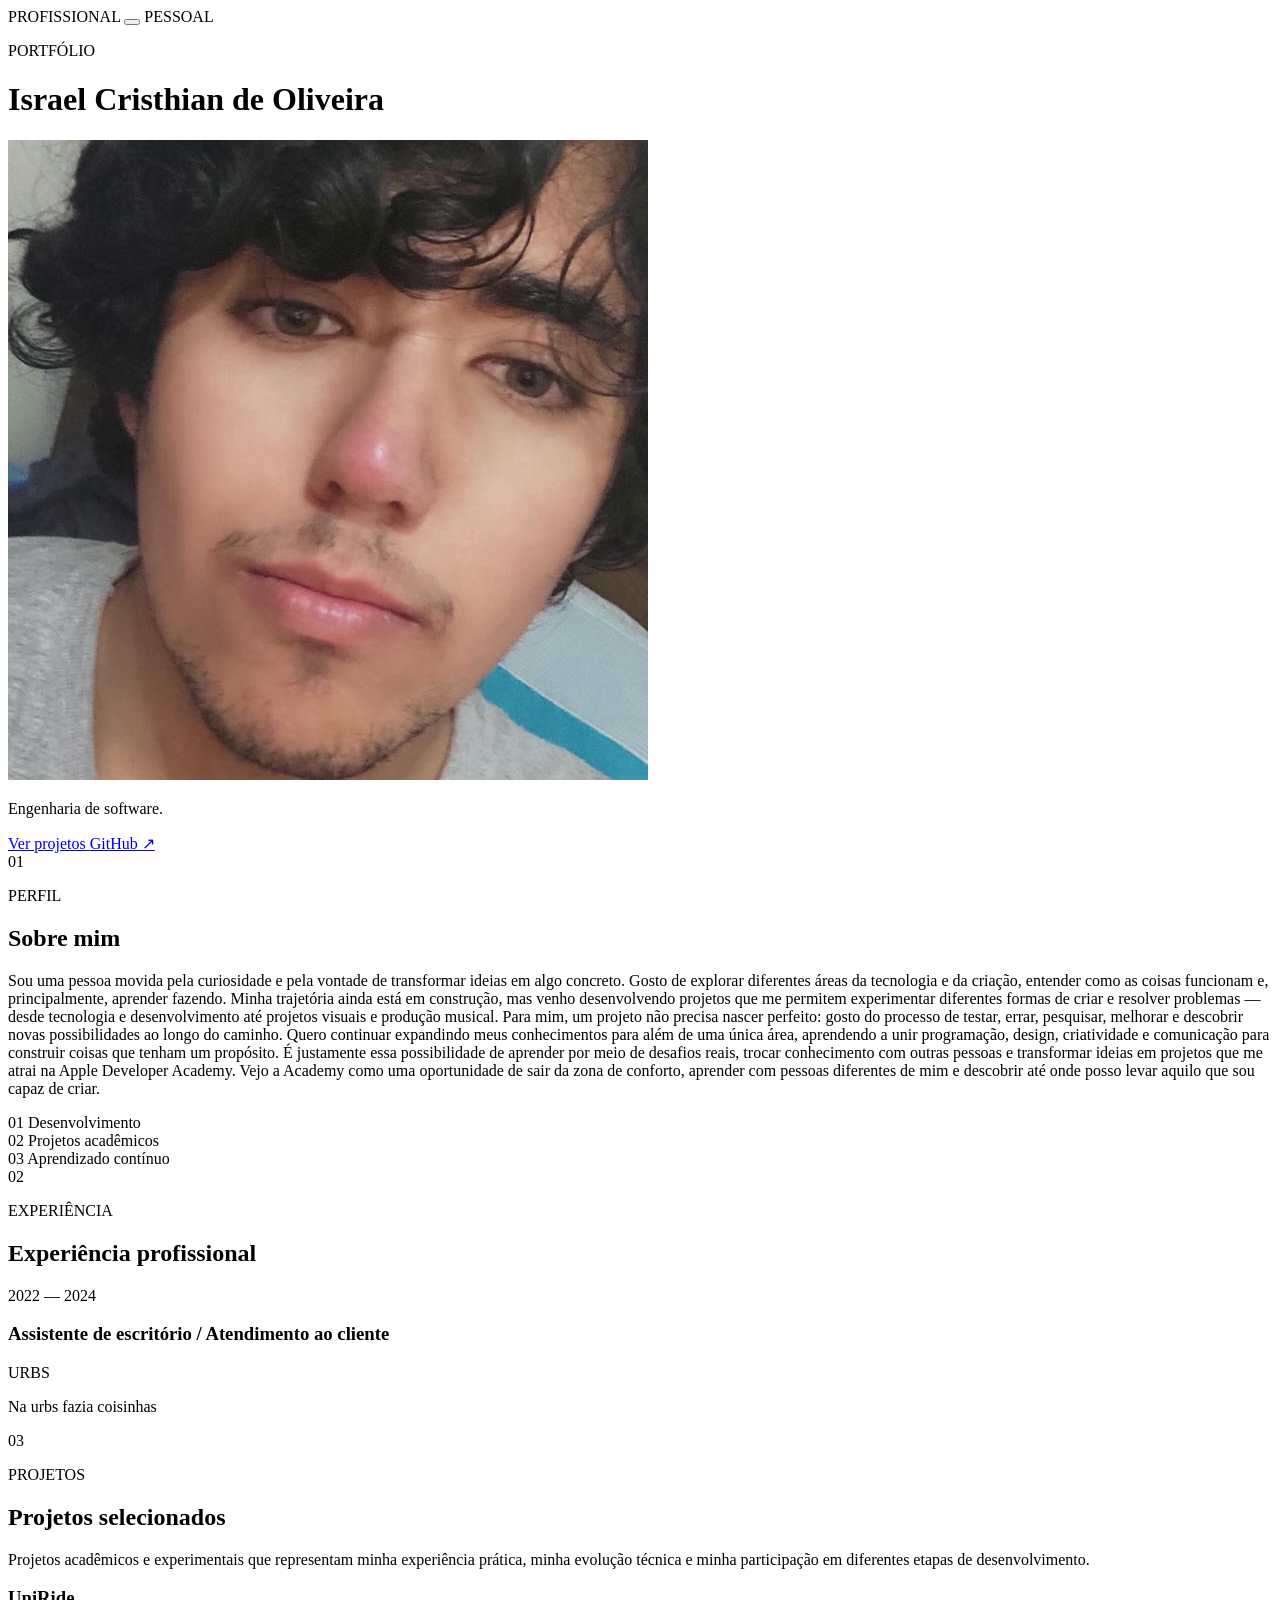
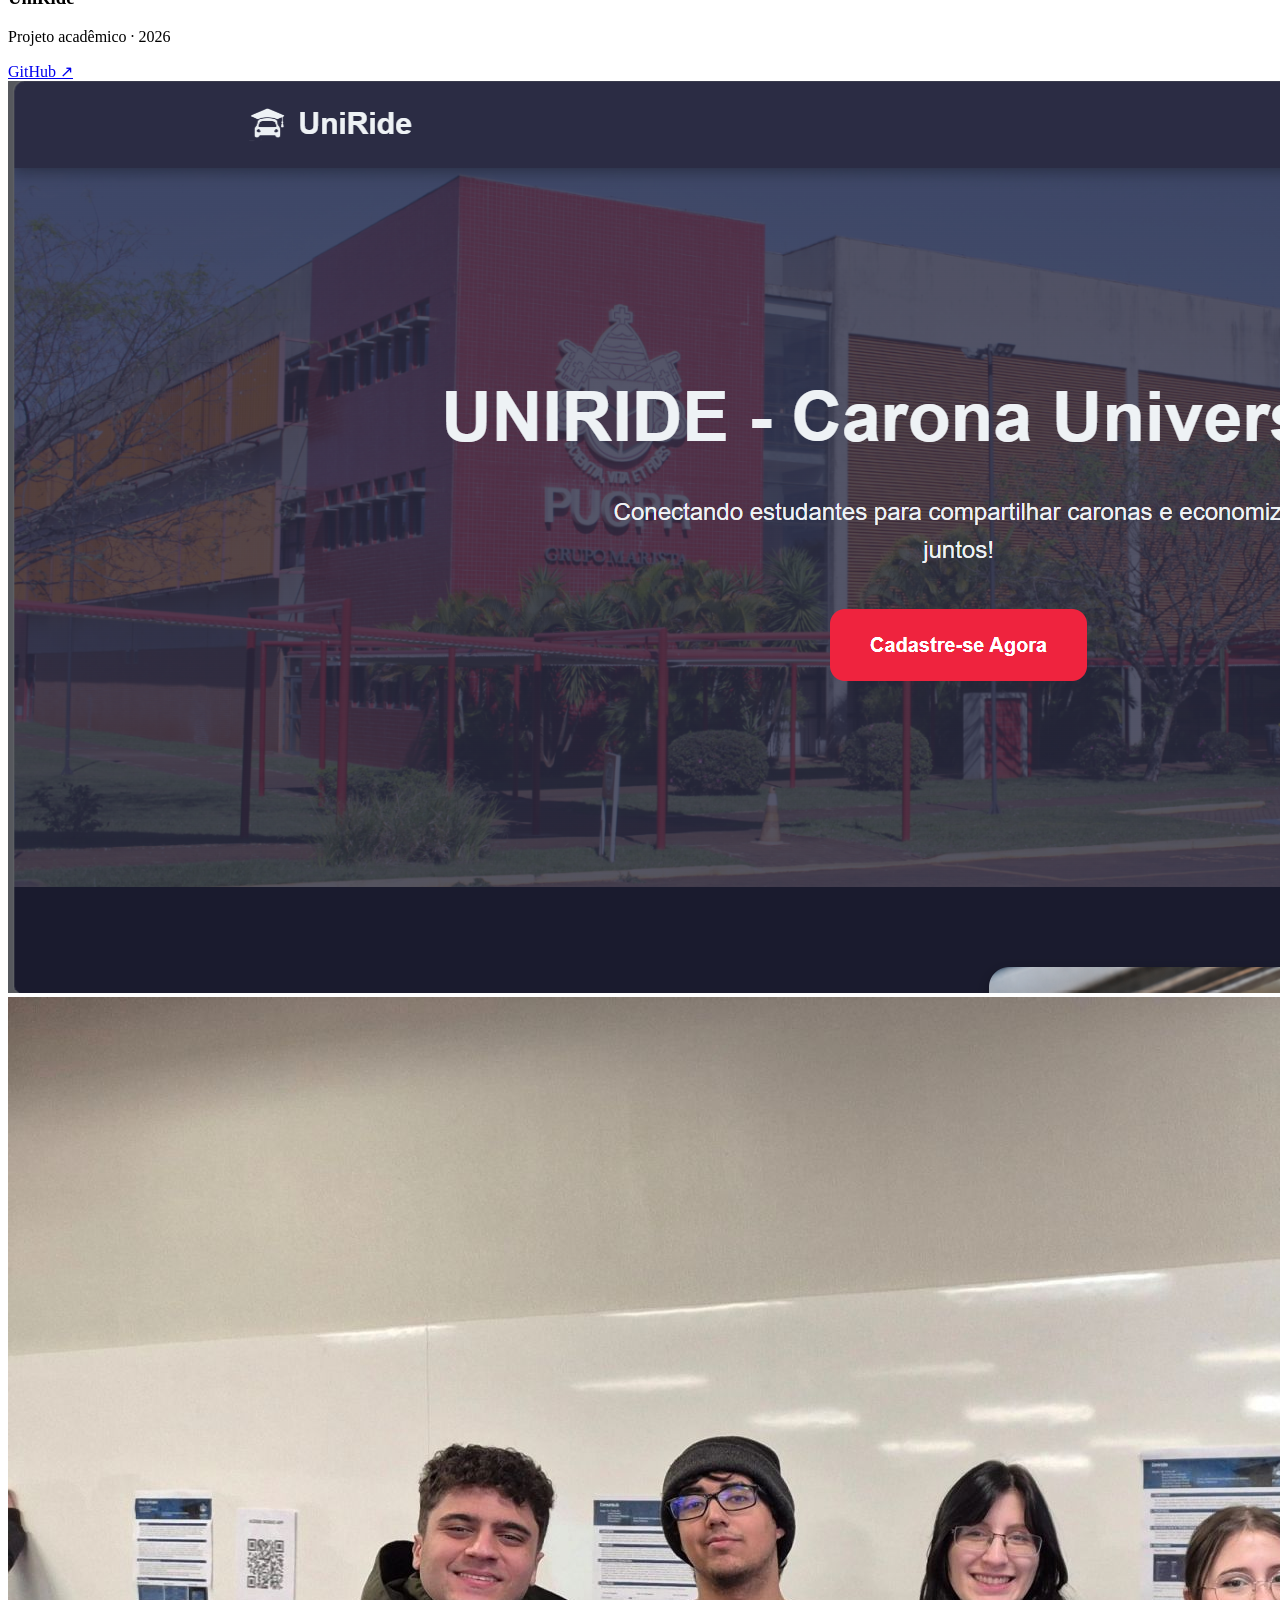
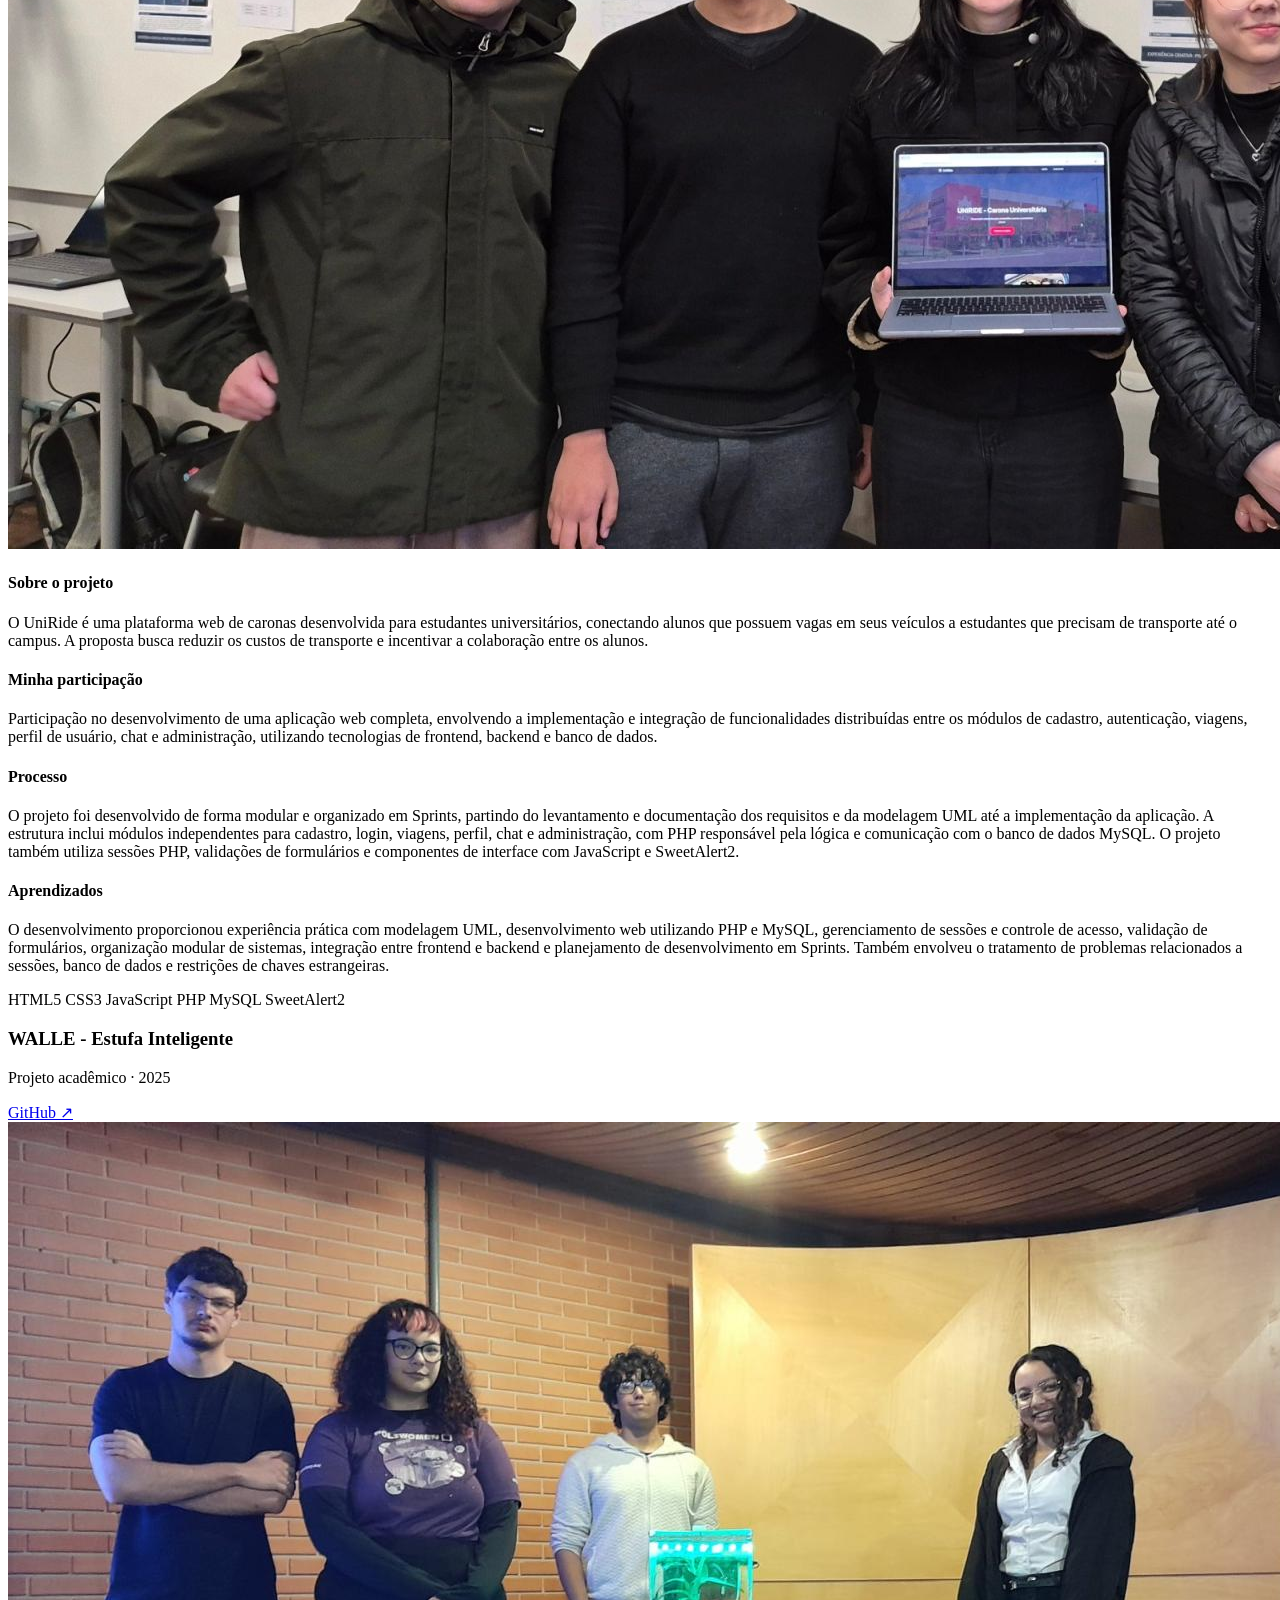
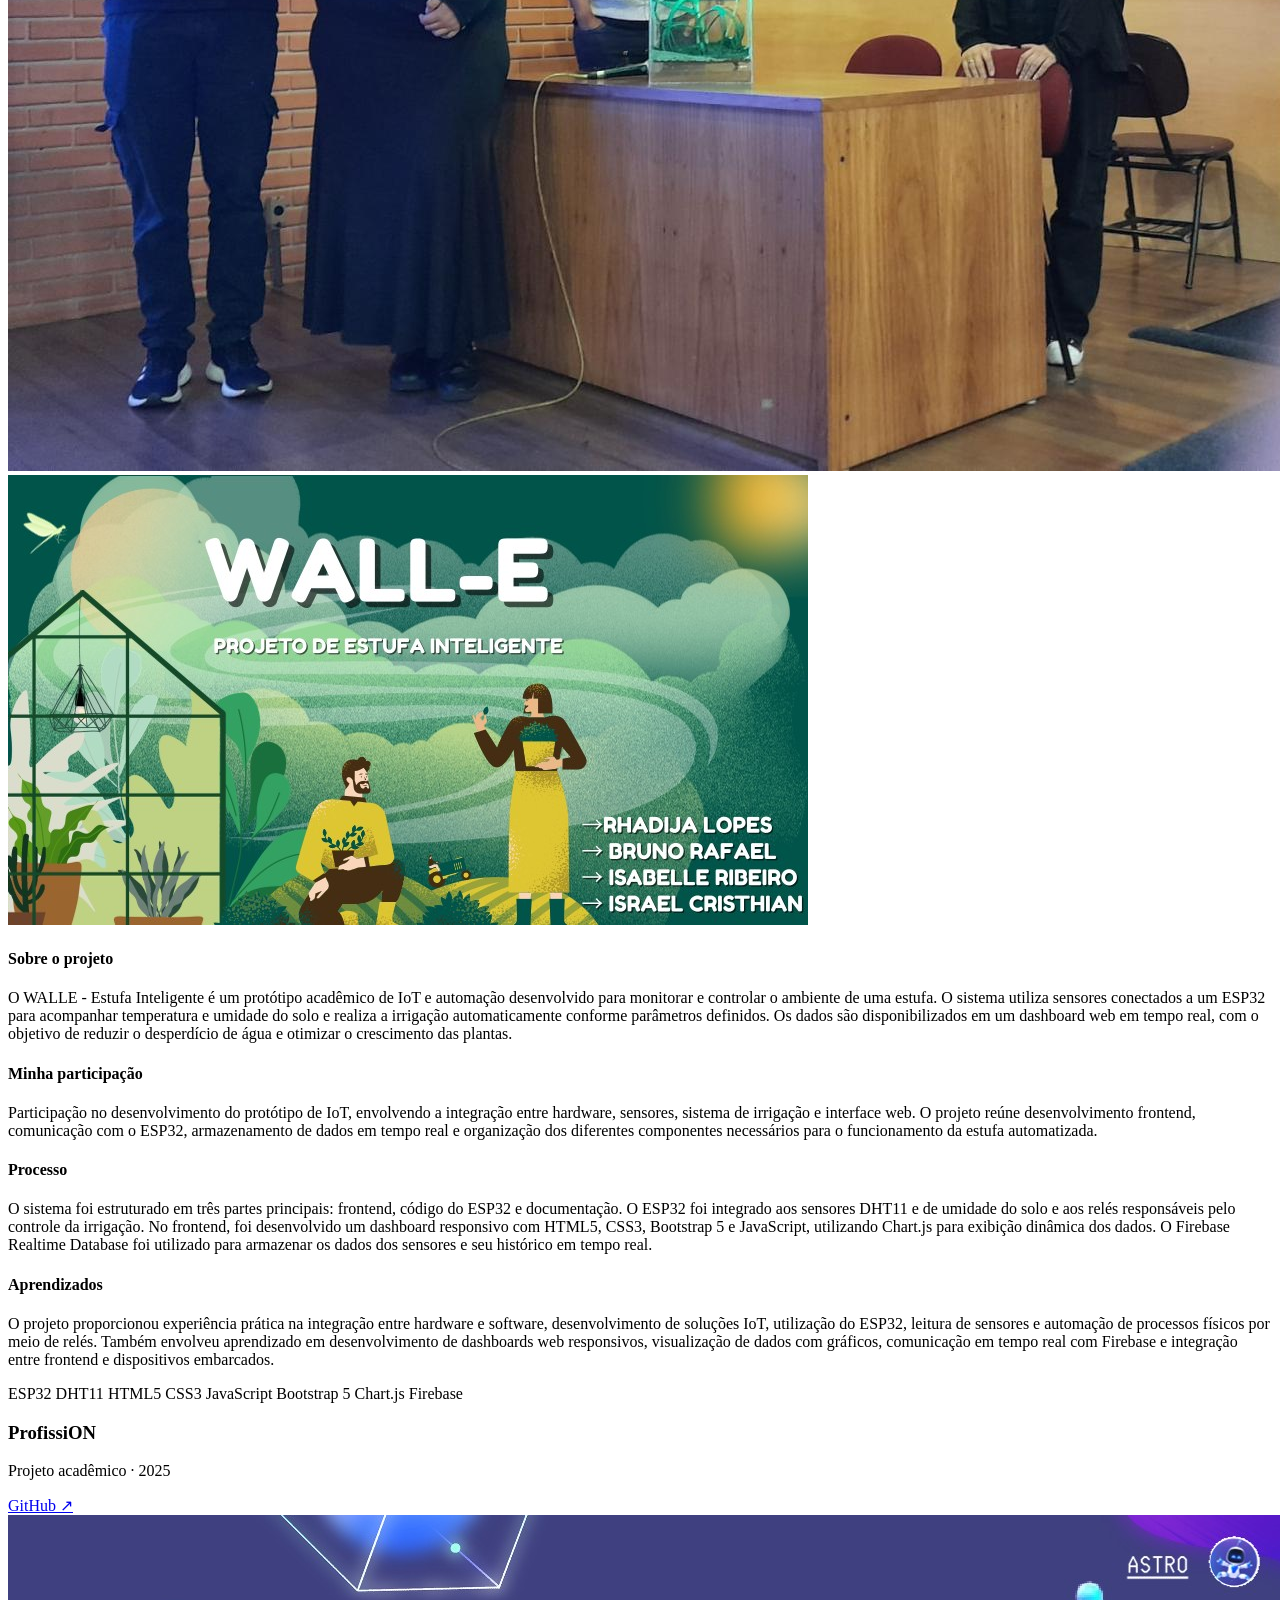
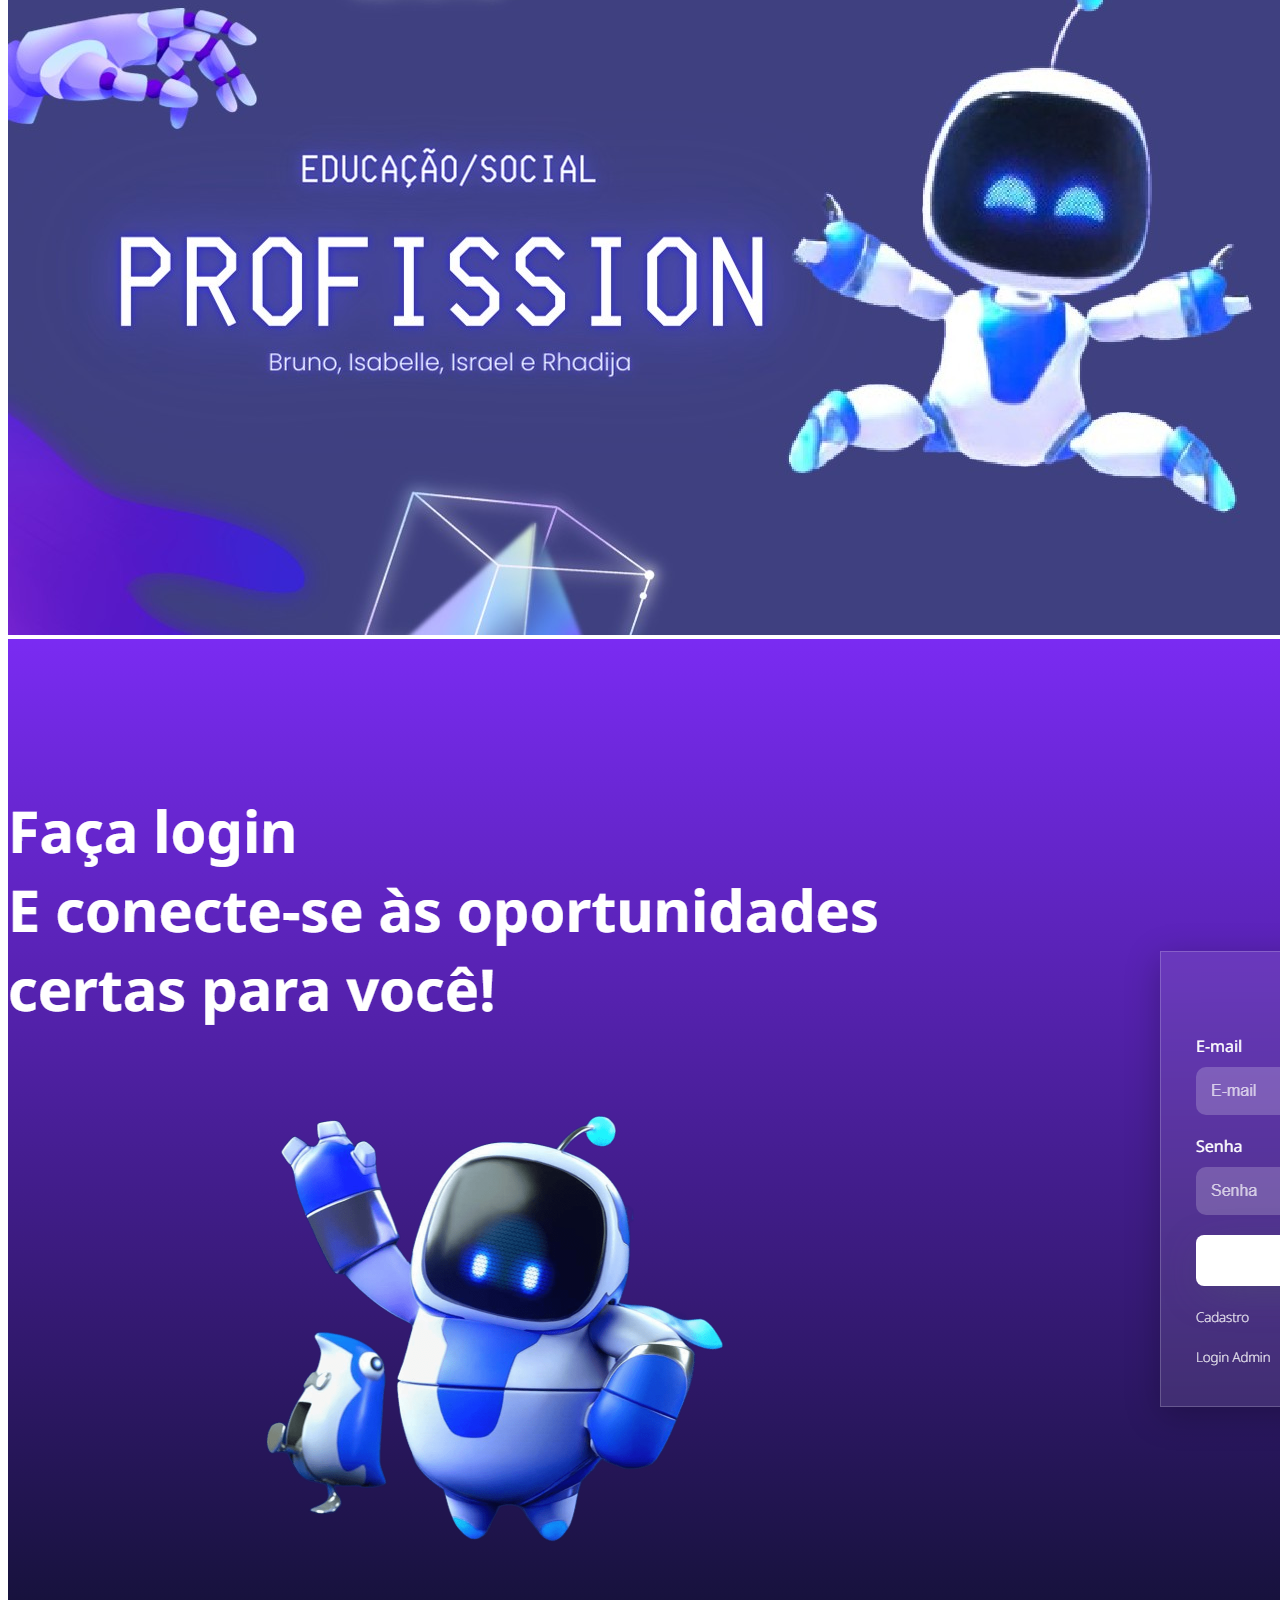
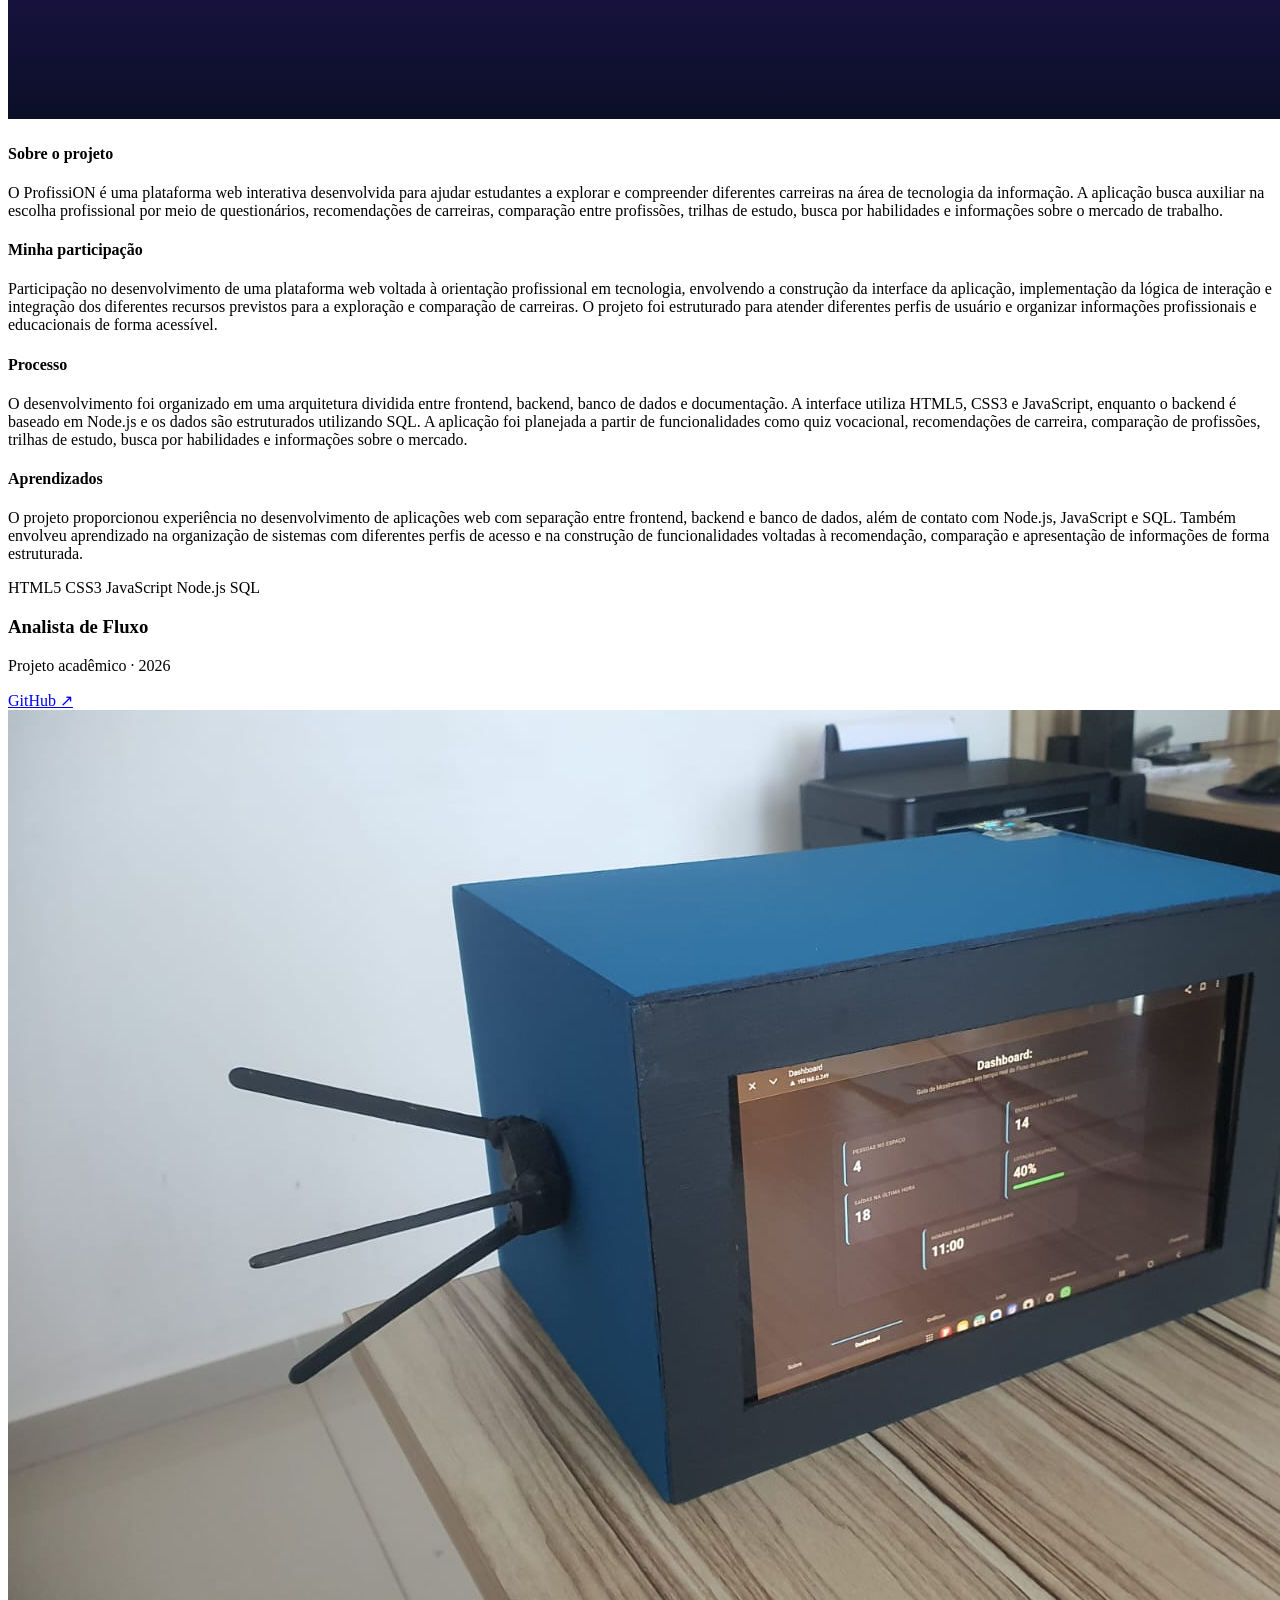
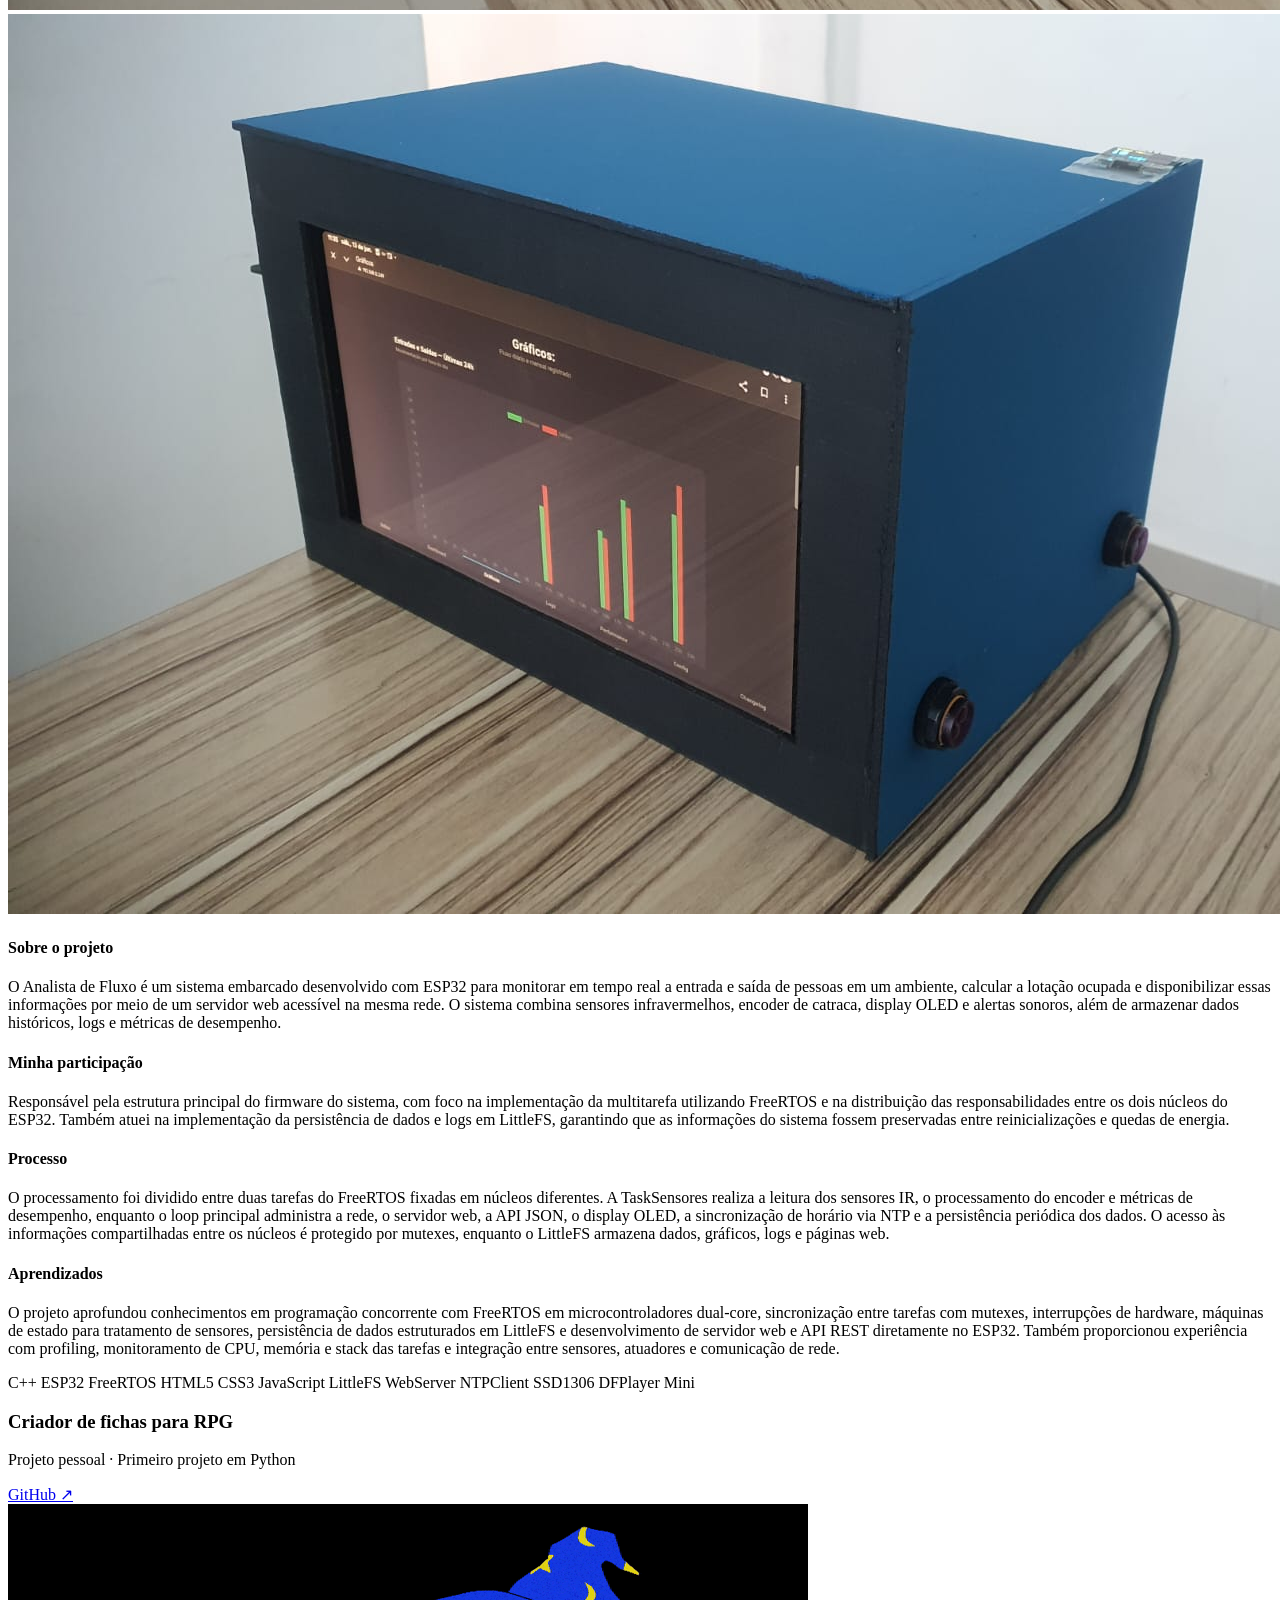
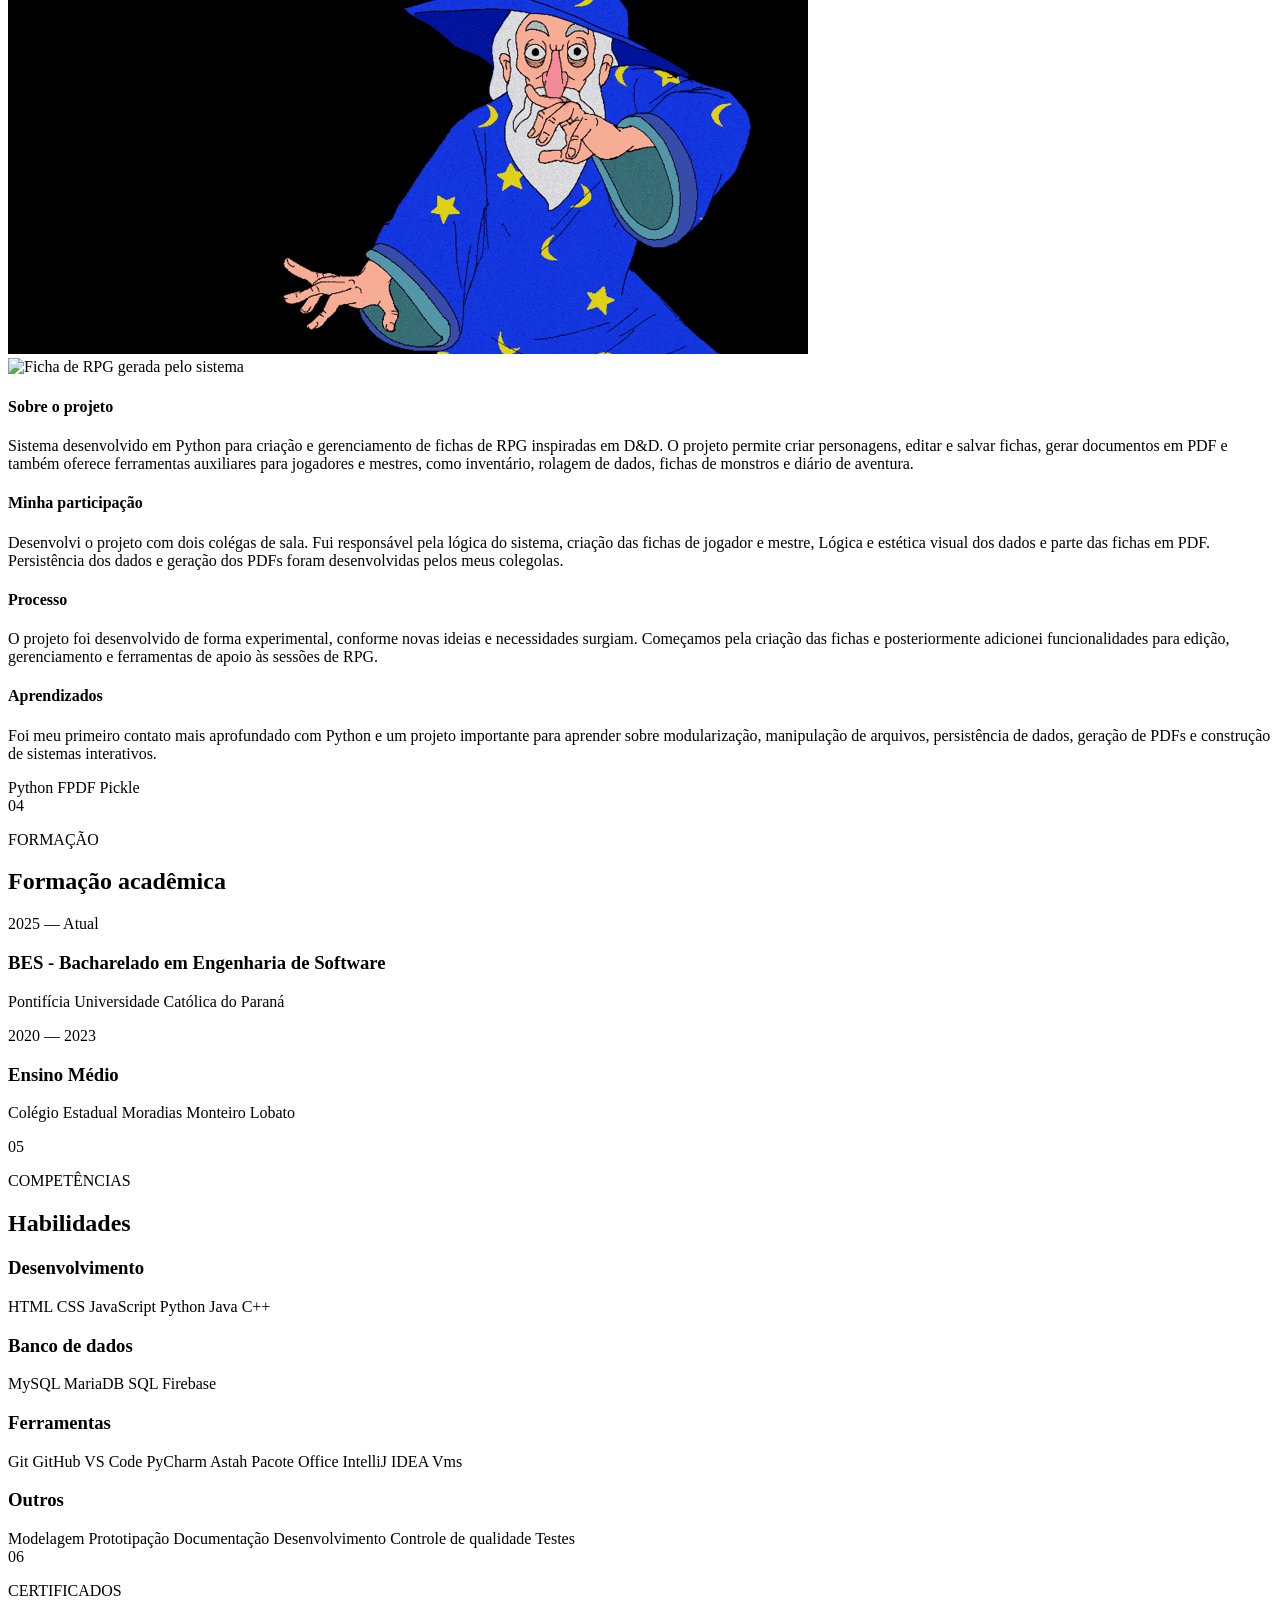
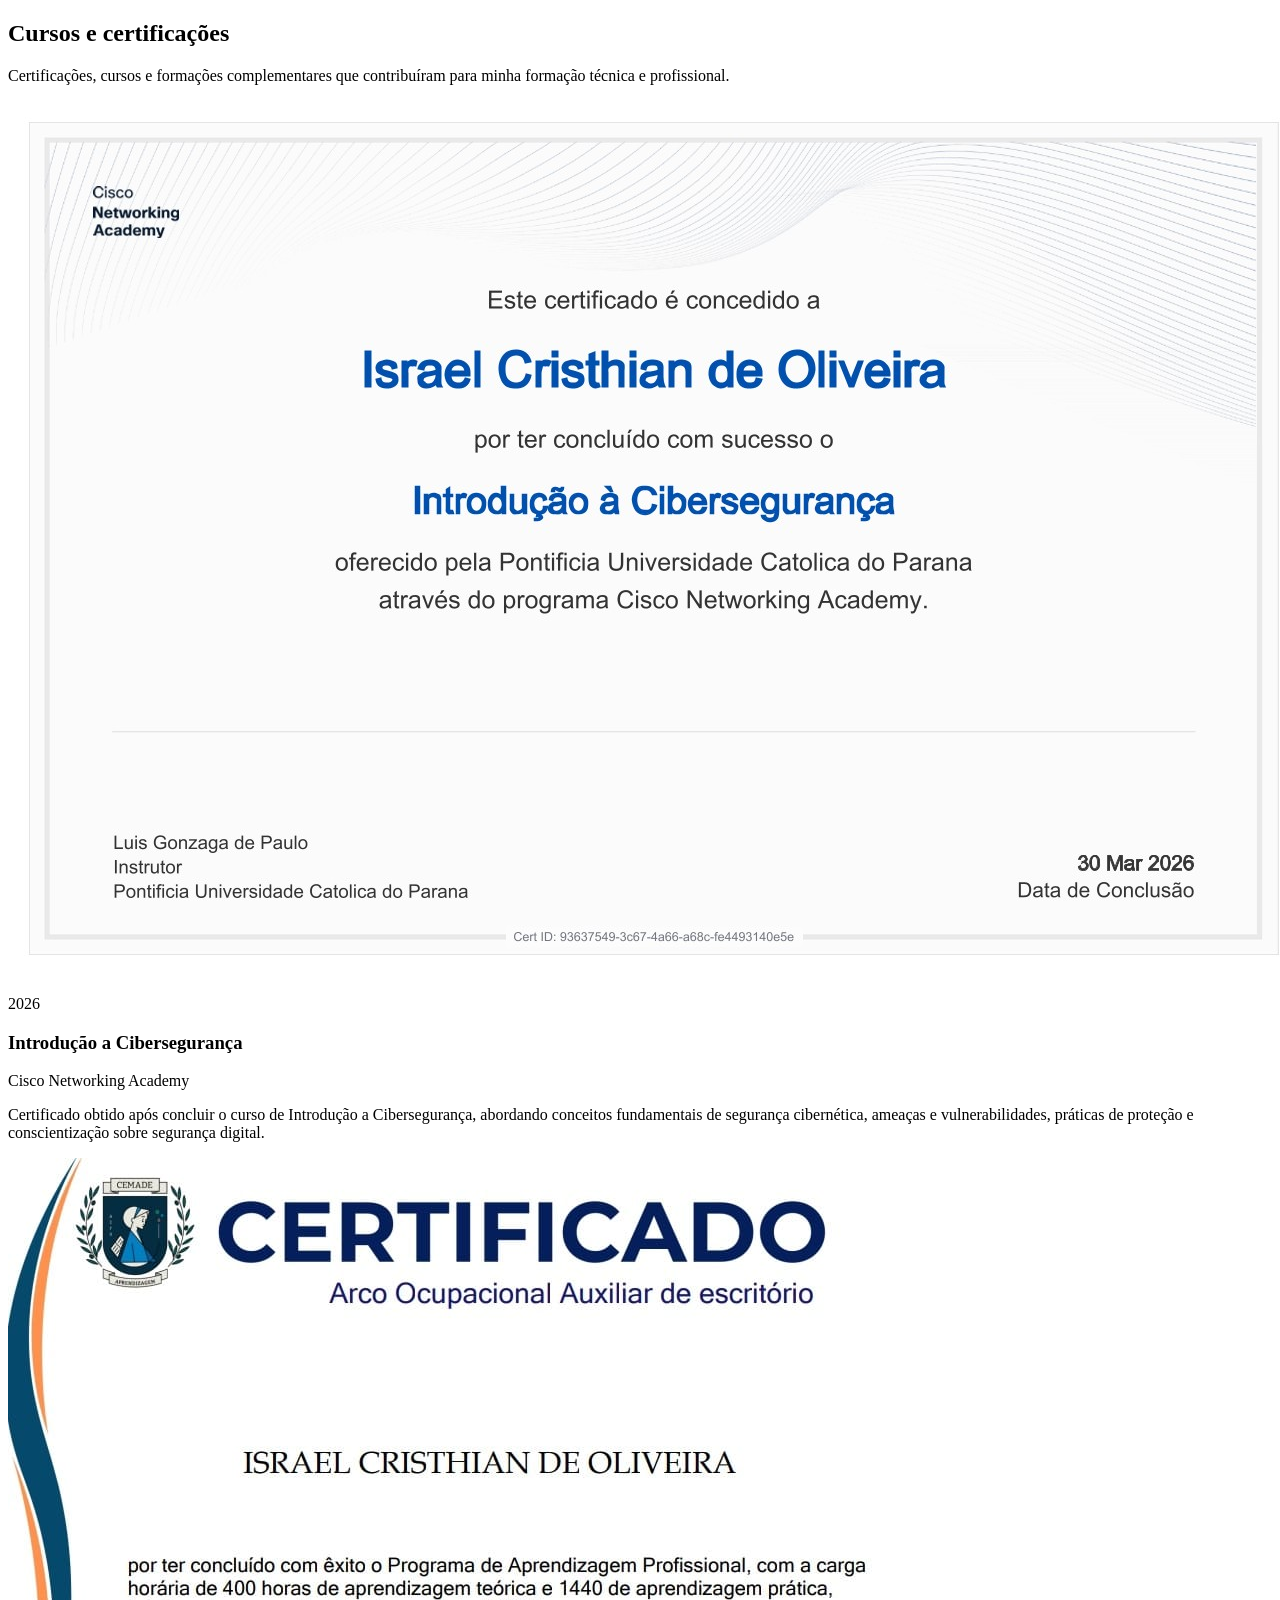
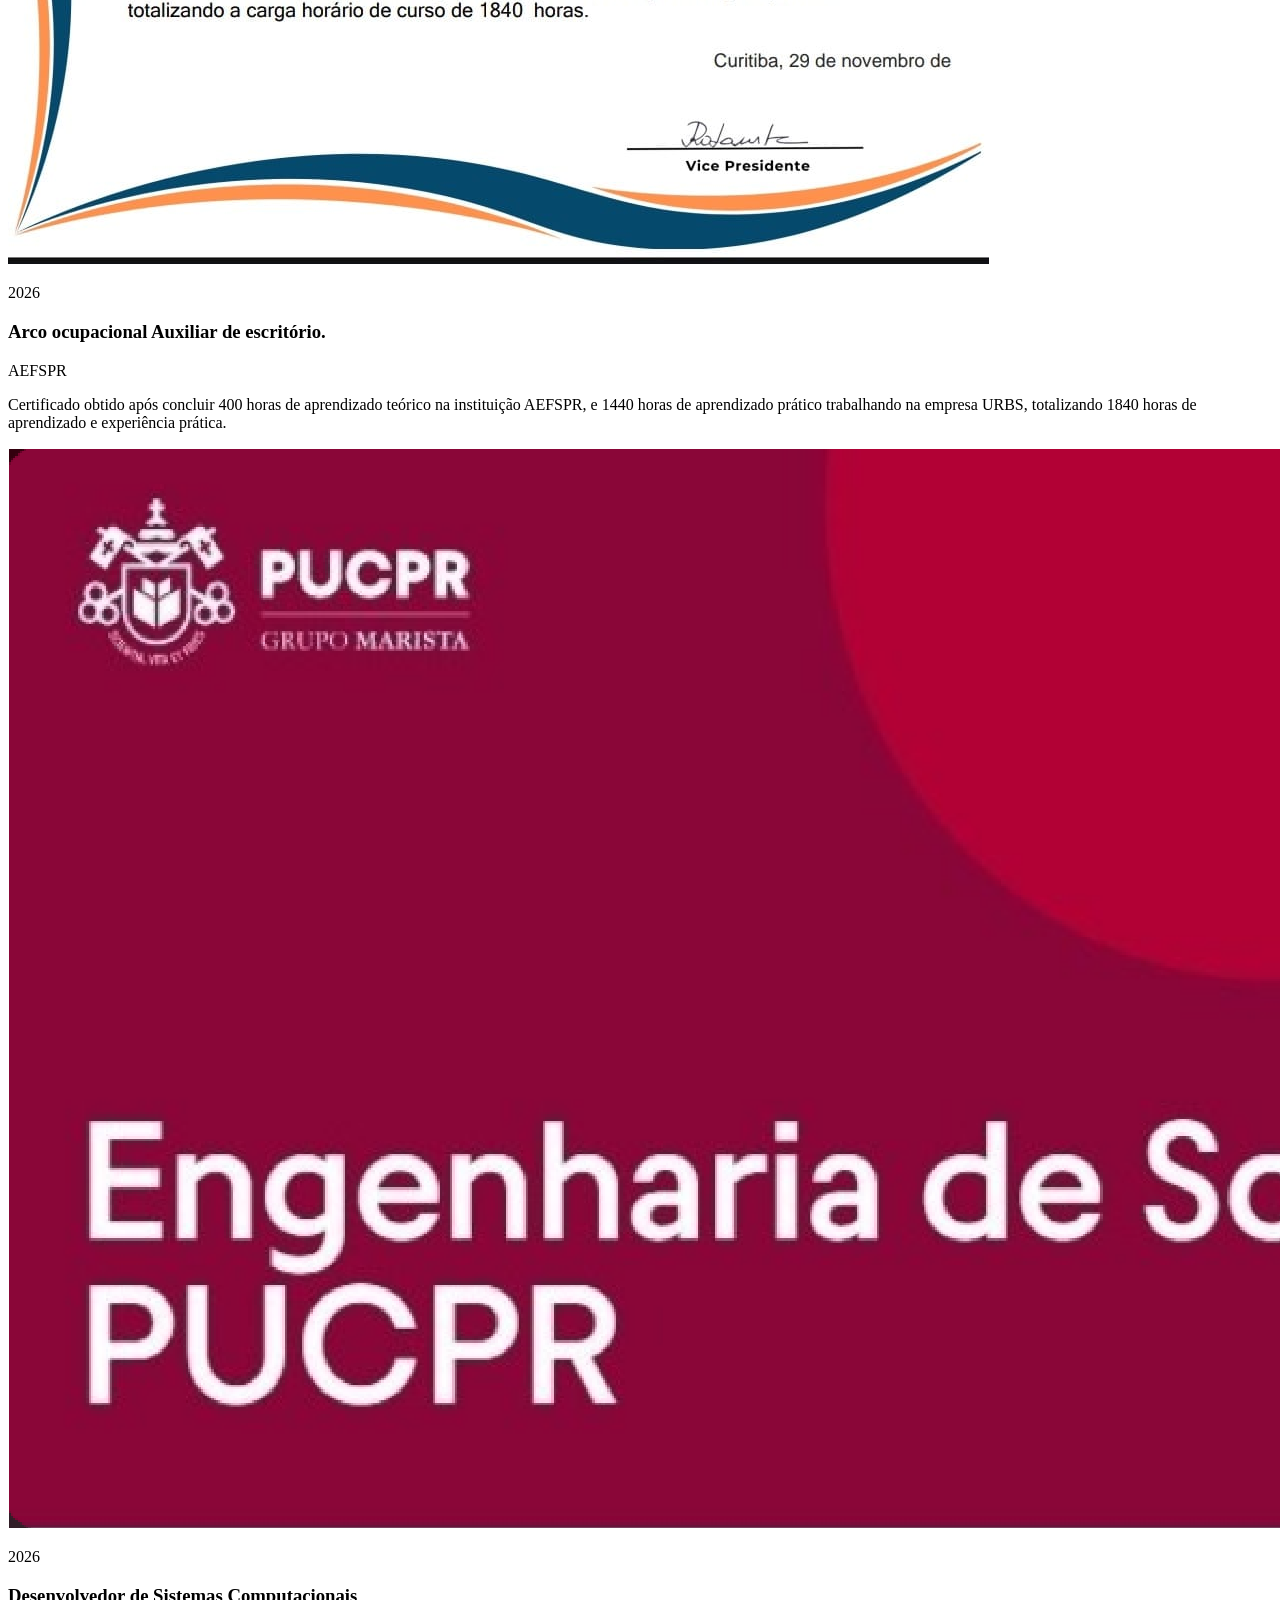
==== index.html @ e1b70ec3 "The portfolio itself. First published version, updates yet to come!" ====
<!DOCTYPE html>
<html lang="pt-BR">

<head>
    <meta charset="UTF-8">
    <meta name="viewport" content="width=device-width, initial-scale=1.0">

    <meta name="description" content="Portfólio profissional e acadêmico de Full Name">
    <meta name="author" content="Full Name">

    <title>Portfólio | IC</title>

    <link rel="stylesheet" href="css/style.css">
</head>

<body class="mode-professional">

    <!-- =====================================================
         MODE SWITCH
         ===================================================== -->

    <div class="mode-switch" id="modeSwitch">

        <span class="mode-switch__label mode-switch__label--left">
            PROFISSIONAL
        </span>

        <button
            type="button"
            class="mode-switch__toggle"
            id="modeToggle"
            role="switch"
            aria-checked="false"
            aria-label="Alternar entre modo profissional e pessoal"
        >
            <span class="mode-switch__track">
                <span class="mode-switch__knob"></span>
            </span>
        </button>

        <span class="mode-switch__label mode-switch__label--right">
            PESSOAL
        </span>

    </div>


    <!-- =====================================================
         PORTFOLIO FEEDBACK NOTIFICATION
         ===================================================== -->

    <aside
        class="portfolio-notification"
        id="portfolioNotification"
        aria-live="polite"
        aria-atomic="true"
        hidden
    >
        <div class="portfolio-notification__content" id="portfolioNotificationContent">
            <p class="portfolio-notification__message">
                Você está gostando do portfólio?
            </p>

            <div class="portfolio-notification__actions">
                <button
                    type="button"
                    class="portfolio-notification__button portfolio-notification__button--no"
                    id="portfolioNotificationNo"
                >
                    Não, poderia ser mais criativo.
                </button>

                <button
                    type="button"
                    class="portfolio-notification__button portfolio-notification__button--yes"
                    id="portfolioNotificationYes"
                >
                    Sim, é minimalista e profissional.
                </button>
            </div>
        </div>
    </aside>


    <!-- =====================================================
         PROFESSIONAL SCREEN
         ===================================================== -->

    <main class="screen screen--professional" id="professionalScreen">

        <!-- =================================================
             HERO / HEADER
             ================================================= -->

        <header class="hero">

            <div class="hero__content">

                <p class="hero__eyebrow">
                    PORTFÓLIO
                </p>

                <h1 class="hero__name">
                    Israel Cristhian de Oliveira
                </h1>

                
                <img class="pfp" src="assets/imgs/pfp.jfif" alt="Profile picture">

                <p class="hero__title">
                    Engenharia de software.
                </p>


                <div class="hero__links">

                    <a href="#projects" class="hero__link">
                        Ver projetos
                    </a>

                    <a
                        href="https://github.com/EATcement"
                        class="hero__link hero__link--secondary"
                        target="https://github.com/EATcement"
                        rel="noopener noreferrer"
                    >
                        GitHub ↗
                    </a>

                </div>

            </div>

        </header>


        <!-- =================================================
             ABOUT
             ================================================= -->

        <section class="portfolio-section" id="about">

            <div class="section-heading">

                <span class="section-heading__number">
                    01
                </span>

                <div>
                    <p class="section-heading__label">
                        PERFIL
                    </p>

                    <h2>
                        Sobre mim
                    </h2>
                </div>

            </div>

            <div class="about-grid">

                <div class="about-main">

                    <p>
                        Sou uma pessoa movida pela curiosidade e pela vontade de transformar ideias em algo concreto. Gosto de explorar diferentes áreas da tecnologia e da criação, entender como as coisas funcionam e, principalmente, aprender fazendo.

                        Minha trajetória ainda está em construção, mas venho desenvolvendo projetos que me permitem experimentar diferentes formas de criar e resolver problemas — desde tecnologia e desenvolvimento até projetos visuais e produção musical. Para mim, um projeto não precisa nascer perfeito: gosto do processo de testar, errar, pesquisar, melhorar e descobrir novas possibilidades ao longo do caminho.

                        Quero continuar expandindo meus conhecimentos para além de uma única área, aprendendo a unir programação, design, criatividade e comunicação para construir coisas que tenham um propósito. É justamente essa possibilidade de aprender por meio de desafios reais, trocar conhecimento com outras pessoas e transformar ideias em projetos que me atrai na Apple Developer Academy.

                        Vejo a Academy como uma oportunidade de sair da zona de conforto, aprender com pessoas diferentes de mim e descobrir até onde posso levar aquilo que sou capaz de criar.                   
                    </p>

                </div>

                <div class="about-highlights">

                    <div class="highlight">
                        <span class="highlight__number">01</span>
                        <span class="highlight__text">
                            Desenvolvimento
                        </span>
                    </div>

                    <div class="highlight">
                        <span class="highlight__number">02</span>
                        <span class="highlight__text">
                            Projetos acadêmicos
                        </span>
                    </div>

                    <div class="highlight">
                        <span class="highlight__number">03</span>
                        <span class="highlight__text">
                            Aprendizado contínuo
                        </span>
                    </div>

                </div>

            </div>

        </section>


        <!-- =================================================
             EXPERIENCE
             ================================================= -->

        <section class="portfolio-section" id="experience">

            <div class="section-heading">

                <span class="section-heading__number">
                    02
                </span>

                <div>
                    <p class="section-heading__label">
                        EXPERIÊNCIA 
                    </p>

                    <h2>
                        Experiência profissional
                    </h2>
                </div>

            </div>

            <div class="timeline">

                <!-- EXPERIENCE ITEM -->

                <article class="timeline-item">

                    <div class="timeline-item__date">
                        2022 — 2024
                    </div>

                    <div class="timeline-item__content">

                        <h3>
                            Assistente de escritório / Atendimento ao cliente
                        </h3>

                        <p class="timeline-item__company">
                            URBS
                        </p>

                        <p>
                            Na urbs fazia coisinhas
                        </p>

                    </div>

                </article>

            </div>

        </section>


        <!-- =================================================
             PROJECTS
             ================================================= -->

        <section class="portfolio-section portfolio-section--projects" id="projects">

            <div class="section-heading">

                <span class="section-heading__number">
                    03
                </span>

                <div>
                    <p class="section-heading__label">
                        PROJETOS
                    </p>

                    <h2>
                        Projetos selecionados
                    </h2>
                </div>

            </div>

            <p class="section-intro">
                Projetos acadêmicos e experimentais que
                representam minha experiência prática, minha evolução
                técnica e minha participação em diferentes etapas
                de desenvolvimento.
            </p>

<!-- =================================================
     PROJECT 01
     ================================================= -->

<article class="project-card">

    <div class="project-card__header">

        <div>

            <h3>
                UniRide
            </h3>

            <p class="project-card__context">
                Projeto acadêmico · 2026
            </p>

        </div>

        <a
            href="https://github.com/EATcement/Uniride"
            class="project-card__github"
            target="_blank"
            rel="noopener noreferrer"
        >
            GitHub ↗
        </a>

    </div>


    <!-- IMAGES -->

    <div class="project-card__images">

        <div class="project-image">
            <img
                src="assets/imgs/Uniride1.png"
                alt="Interface do projeto UniRide"
            >
        </div>

        <div class="project-image">
            <img
                src="assets/imgs/Uniride2.jfif"
                alt="Segunda interface do projeto UniRide"
            >
        </div>

    </div>


    <!-- PROJECT INFO -->

    <div class="project-card__body">

        <div class="project-description">

            <h4>
                Sobre o projeto
            </h4>

            <p>
                O UniRide é uma plataforma web de caronas desenvolvida para
                estudantes universitários, conectando alunos que possuem vagas
                em seus veículos a estudantes que precisam de transporte até
                o campus. A proposta busca reduzir os custos de transporte e
                incentivar a colaboração entre os alunos.
            </p>

        </div>


        <div class="project-details">

            <div class="project-detail">

                <h4>
                    Minha participação
                </h4>

                <p>
                    Participação no desenvolvimento de uma aplicação web
                    completa, envolvendo a implementação e integração de
                    funcionalidades distribuídas entre os módulos de cadastro,
                    autenticação, viagens, perfil de usuário, chat e
                    administração, utilizando tecnologias de frontend,
                    backend e banco de dados.
                </p>

            </div>


            <div class="project-detail">

                <h4>
                    Processo
                </h4>

                <p>
                    O projeto foi desenvolvido de forma modular e organizado
                    em Sprints, partindo do levantamento e documentação dos
                    requisitos e da modelagem UML até a implementação da
                    aplicação. A estrutura inclui módulos independentes para
                    cadastro, login, viagens, perfil, chat e administração,
                    com PHP responsável pela lógica e comunicação com o
                    banco de dados MySQL. O projeto também utiliza sessões
                    PHP, validações de formulários e componentes de
                    interface com JavaScript e SweetAlert2.
                </p>

            </div>


            <div class="project-detail">

                <h4>
                    Aprendizados
                </h4>

                <p>
                    O desenvolvimento proporcionou experiência prática com
                    modelagem UML, desenvolvimento web utilizando PHP e
                    MySQL, gerenciamento de sessões e controle de acesso,
                    validação de formulários, organização modular de sistemas,
                    integração entre frontend e backend e planejamento de
                    desenvolvimento em Sprints. Também envolveu o tratamento
                    de problemas relacionados a sessões, banco de dados e
                    restrições de chaves estrangeiras.
                </p>

            </div>

        </div>


        <!-- TECHNOLOGIES -->

        <div class="project-technologies">

            <span>HTML5</span>
            <span>CSS3</span>
            <span>JavaScript</span>
            <span>PHP</span>
            <span>MySQL</span>
            <span>SweetAlert2</span>

        </div>

    </div>

</article>


<!-- =================================================
     PROJECT 02
     ================================================= -->

<article class="project-card">

    <div class="project-card__header">

        <div>

            <h3>
                WALLE - Estufa Inteligente
            </h3>

            <p class="project-card__context">
                Projeto acadêmico · 2025
            </p>

        </div>

        <a
            href="https://github.com/Isabelle-12/Wall-E"
            class="project-card__github"
            target="_blank"
            rel="noopener noreferrer"
        >
            GitHub ↗
        </a>

    </div>


    <!-- IMAGES -->

    <div class="project-card__images">

        <div class="project-image">
            <img
                src="assets/imgs/WALLE1.jfif"
                alt="Interface do projeto WALLE - Estufa Inteligente"
            >
        </div>

        <div class="project-image">
            <img
                src="assets/imgs/WALLE2.jfif"
                alt="Segunda imagem do projeto WALLE - Estufa Inteligente"
            >
        </div>

    </div>


    <!-- PROJECT INFO -->

    <div class="project-card__body">

        <div class="project-description">

            <h4>
                Sobre o projeto
            </h4>

            <p>
                O WALLE - Estufa Inteligente é um protótipo acadêmico de IoT
                e automação desenvolvido para monitorar e controlar o ambiente
                de uma estufa. O sistema utiliza sensores conectados a um
                ESP32 para acompanhar temperatura e umidade do solo e realiza
                a irrigação automaticamente conforme parâmetros definidos.
                Os dados são disponibilizados em um dashboard web em tempo
                real, com o objetivo de reduzir o desperdício de água e
                otimizar o crescimento das plantas.
            </p>

        </div>


        <div class="project-details">

            <div class="project-detail">

                <h4>
                    Minha participação
                </h4>

                <p>
                    Participação no desenvolvimento do protótipo de IoT,
                    envolvendo a integração entre hardware, sensores,
                    sistema de irrigação e interface web. O projeto reúne
                    desenvolvimento frontend, comunicação com o ESP32,
                    armazenamento de dados em tempo real e organização dos
                    diferentes componentes necessários para o funcionamento
                    da estufa automatizada.
                </p>

            </div>


            <div class="project-detail">

                <h4>
                    Processo
                </h4>

                <p>
                    O sistema foi estruturado em três partes principais:
                    frontend, código do ESP32 e documentação. O ESP32 foi
                    integrado aos sensores DHT11 e de umidade do solo e aos
                    relés responsáveis pelo controle da irrigação. No
                    frontend, foi desenvolvido um dashboard responsivo com
                    HTML5, CSS3, Bootstrap 5 e JavaScript, utilizando Chart.js
                    para exibição dinâmica dos dados. O Firebase Realtime
                    Database foi utilizado para armazenar os dados dos
                    sensores e seu histórico em tempo real.
                </p>

            </div>


            <div class="project-detail">

                <h4>
                    Aprendizados
                </h4>

                <p>
                    O projeto proporcionou experiência prática na integração
                    entre hardware e software, desenvolvimento de soluções
                    IoT, utilização do ESP32, leitura de sensores e
                    automação de processos físicos por meio de relés. Também
                    envolveu aprendizado em desenvolvimento de dashboards
                    web responsivos, visualização de dados com gráficos,
                    comunicação em tempo real com Firebase e integração entre
                    frontend e dispositivos embarcados.
                </p>

            </div>

        </div>


        <!-- TECHNOLOGIES -->

        <div class="project-technologies">

            <span>ESP32</span>
            <span>DHT11</span>
            <span>HTML5</span>
            <span>CSS3</span>
            <span>JavaScript</span>
            <span>Bootstrap 5</span>
            <span>Chart.js</span>
            <span>Firebase</span>

        </div>

    </div>

</article>

<!-- =================================================
     PROJECT 03
     ================================================= -->

<article class="project-card">

    <div class="project-card__header">

        <div>

            <h3>
                ProfissiON
            </h3>

            <p class="project-card__context">
                Projeto acadêmico · 2025
            </p>

        </div>

        <a
            href="https://github.com/Isabelle-12/ProfissiON"
            class="project-card__github"
            target="_blank"
            rel="noopener noreferrer"
        >
            GitHub ↗
        </a>

    </div>


    <!-- IMAGES -->

    <div class="project-card__images">

        <div class="project-image">
            <img
                src="assets/imgs/Profission.jfif"
                alt="Interface do projeto ProfissiON"
            >
        </div>

        <div class="project-image">
            <img
                src="assets/imgs/Profission2.png"
                alt="Segunda interface do projeto ProfissiON"
            >
        </div>

    </div>


    <!-- PROJECT INFO -->

    <div class="project-card__body">

        <div class="project-description">

            <h4>
                Sobre o projeto
            </h4>

            <p>
                O ProfissiON é uma plataforma web interativa desenvolvida para
                ajudar estudantes a explorar e compreender diferentes carreiras
                na área de tecnologia da informação. A aplicação busca auxiliar
                na escolha profissional por meio de questionários, recomendações
                de carreiras, comparação entre profissões, trilhas de estudo,
                busca por habilidades e informações sobre o mercado de trabalho.
            </p>

        </div>


        <div class="project-details">

            <div class="project-detail">

                <h4>
                    Minha participação
                </h4>

                <p>
                    Participação no desenvolvimento de uma plataforma web
                    voltada à orientação profissional em tecnologia, envolvendo
                    a construção da interface da aplicação, implementação da
                    lógica de interação e integração dos diferentes recursos
                    previstos para a exploração e comparação de carreiras.
                    O projeto foi estruturado para atender diferentes perfis de
                    usuário e organizar informações profissionais e educacionais
                    de forma acessível.
                </p>

            </div>


            <div class="project-detail">

                <h4>
                    Processo
                </h4>

                <p>
                    O desenvolvimento foi organizado em uma arquitetura dividida
                    entre frontend, backend, banco de dados e documentação.
                    A interface utiliza HTML5, CSS3 e JavaScript, enquanto o
                    backend é baseado em Node.js e os dados são estruturados
                    utilizando SQL. A aplicação foi planejada a partir de
                    funcionalidades como quiz vocacional, recomendações de
                    carreira, comparação de profissões, trilhas de estudo,
                    busca por habilidades e informações sobre o mercado.
                </p>

            </div>


            <div class="project-detail">

                <h4>
                    Aprendizados
                </h4>

                <p>
                    O projeto proporcionou experiência no desenvolvimento de
                    aplicações web com separação entre frontend, backend e
                    banco de dados, além de contato com Node.js, JavaScript e
                    SQL. Também envolveu aprendizado na organização de sistemas
                    com diferentes perfis de acesso e na construção de
                    funcionalidades voltadas à recomendação, comparação e
                    apresentação de informações de forma estruturada.
                </p>

            </div>

        </div>


        <!-- TECHNOLOGIES -->

        <div class="project-technologies">

            <span>HTML5</span>
            <span>CSS3</span>
            <span>JavaScript</span>
            <span>Node.js</span>
            <span>SQL</span>

        </div>

    </div>

</article>


<!-- =================================================
     PROJECT 04
     ================================================= -->

<article class="project-card">

    <div class="project-card__header">

        <div>

            <h3>
                Analista de Fluxo
            </h3>

            <p class="project-card__context">
                Projeto acadêmico · 2026
            </p>

        </div>

        <a
            href="https://github.com/JoaoVictor9805/Esp32Performance"
            class="project-card__github"
            target="_blank"
            rel="noopener noreferrer"
        >
            GitHub ↗
        </a>

    </div>


    <!-- IMAGES -->

    <div class="project-card__images">

        <div class="project-image">
            <img
                src="assets/imgs/Catraca.jpeg"
                alt="Protótipo físico do projeto Analista de Fluxo"
            >
        </div>

        <div class="project-image">
            <img
                src="assets/imgs/Catraca2.jpeg"
                alt="Detalhe da catraca do projeto Analista de Fluxo"
            >
        </div>

    </div>


    <!-- PROJECT INFO -->

    <div class="project-card__body">

        <div class="project-description">

            <h4>
                Sobre o projeto
            </h4>

            <p>
                O Analista de Fluxo é um sistema embarcado desenvolvido com
                ESP32 para monitorar em tempo real a entrada e saída de pessoas
                em um ambiente, calcular a lotação ocupada e disponibilizar
                essas informações por meio de um servidor web acessível na
                mesma rede. O sistema combina sensores infravermelhos,
                encoder de catraca, display OLED e alertas sonoros, além de
                armazenar dados históricos, logs e métricas de desempenho.
            </p>

        </div>


        <div class="project-details">

            <div class="project-detail">

                <h4>
                    Minha participação
                </h4>

                <p>
                    Responsável pela estrutura principal do firmware do
                    sistema, com foco na implementação da multitarefa utilizando
                    FreeRTOS e na distribuição das responsabilidades entre os
                    dois núcleos do ESP32. Também atuei na implementação da
                    persistência de dados e logs em LittleFS, garantindo que
                    as informações do sistema fossem preservadas entre
                    reinicializações e quedas de energia.
                </p>

            </div>


            <div class="project-detail">

                <h4>
                    Processo
                </h4>

                <p>
                    O processamento foi dividido entre duas tarefas do
                    FreeRTOS fixadas em núcleos diferentes. A TaskSensores
                    realiza a leitura dos sensores IR, o processamento do
                    encoder e métricas de desempenho, enquanto o loop principal
                    administra a rede, o servidor web, a API JSON, o display
                    OLED, a sincronização de horário via NTP e a persistência
                    periódica dos dados. O acesso às informações compartilhadas
                    entre os núcleos é protegido por mutexes, enquanto o
                    LittleFS armazena dados, gráficos, logs e páginas web.
                </p>

            </div>


            <div class="project-detail">

                <h4>
                    Aprendizados
                </h4>

                <p>
                    O projeto aprofundou conhecimentos em programação
                    concorrente com FreeRTOS em microcontroladores dual-core,
                    sincronização entre tarefas com mutexes, interrupções de
                    hardware, máquinas de estado para tratamento de sensores,
                    persistência de dados estruturados em LittleFS e
                    desenvolvimento de servidor web e API REST diretamente no
                    ESP32. Também proporcionou experiência com profiling,
                    monitoramento de CPU, memória e stack das tarefas e
                    integração entre sensores, atuadores e comunicação de rede.
                </p>

            </div>

        </div>


        <!-- TECHNOLOGIES -->

        <div class="project-technologies">

            <span>C++</span>
            <span>ESP32</span>
            <span>FreeRTOS</span>
            <span>HTML5</span>
            <span>CSS3</span>
            <span>JavaScript</span>
            <span>LittleFS</span>
            <span>WebServer</span>
            <span>NTPClient</span>
            <span>SSD1306</span>
            <span>DFPlayer Mini</span>

        </div>

    </div>

</article>


<!-- =================================================
     PROJECT 05
     ================================================= -->

<article class="project-card">

    <div class="project-card__header">

        <div>

            <h3>
                Criador de fichas para RPG
            </h3>

            <p class="project-card__context">
                Projeto pessoal · Primeiro projeto em Python
            </p>

        </div>

        <a
            href="https://github.com/EATcement/MAGOsite"
            class="project-card__github"
            target="_blank"
            rel="noopener noreferrer"
        >
            GitHub ↗
        </a>

    </div>


    <div class="project-card__images">

        <div class="project-image">
            <img
                src="assets/imgs/oMago.gif"
                alt="Demonstração do criador de fichas para RPG"
            >
        </div>

        <div class="project-image">
            <img
                src="assets/imgs/projeto-05-02.png"
                alt="Ficha de RPG gerada pelo sistema"
            >
        </div>

    </div>


    <div class="project-card__body">

        <div class="project-description">

            <h4>
                Sobre o projeto
            </h4>

            <p>
                Sistema desenvolvido em Python para criação e gerenciamento
                de fichas de RPG inspiradas em D&D. O projeto permite criar
                personagens, editar e salvar fichas, gerar documentos em PDF
                e também oferece ferramentas auxiliares para jogadores e
                mestres, como inventário, rolagem de dados, fichas de monstros
                e diário de aventura.
            </p>

        </div>


        <div class="project-details">

            <div class="project-detail">

                <h4>
                    Minha participação
                </h4>

                <p>
                    Desenvolvi o projeto com dois colégas de sala. Fui responsável
                    pela lógica do sistema, criação das fichas de jogador e mestre, Lógica e estética visual dos dados e parte das fichas em PDF. Persistência
                    dos dados e geração dos PDFs foram desenvolvidas pelos meus colegolas.

            </div>


            <div class="project-detail">

                <h4>
                    Processo
                </h4>

                <p>
                    O projeto foi desenvolvido de forma experimental, conforme
                    novas ideias e necessidades surgiam. Começamos pela criação
                    das fichas e posteriormente adicionei funcionalidades para
                    edição, gerenciamento e ferramentas de apoio às sessões
                    de RPG.
                </p>

            </div>


            <div class="project-detail">

                <h4>
                    Aprendizados
                </h4>

                <p>
                    Foi meu primeiro contato mais aprofundado com Python e um
                    projeto importante para aprender sobre modularização,
                    manipulação de arquivos, persistência de dados, geração
                    de PDFs e construção de sistemas interativos.
                </p>

            </div>

        </div>


        <div class="project-technologies">

            <span>Python</span>
            <span>FPDF</span>
            <span>Pickle</span>

        </div>

    </div>

</article>


        <!-- =================================================
             EDUCATION
             ================================================= -->

        <section class="portfolio-section" id="education">

            <div class="section-heading">

                <span class="section-heading__number">
                    04
                </span>

                <div>
                    <p class="section-heading__label">
                        FORMAÇÃO
                    </p>

                    <h2>
                        Formação acadêmica
                    </h2>
                </div>

            </div>


            <div class="education-card">

                <div class="education-card__date">
                    2025 — Atual
                </div>

                <div>

                    <h3>
                        BES - Bacharelado em Engenharia de Software
                    </h3>

                    <p class="education-card__institution">
                       Pontifícia Universidade Católica do Paraná
                    </p>

              

                </div>

            </div>


            <div class="education-card">

                <div class="education-card__date">
                    2020 — 2023
                </div>

                <div>

                    <h3>
                        Ensino Médio
                    </h3>

                    <p class="education-card__institution">
                        Colégio Estadual Moradias Monteiro Lobato
                    </p>

                </div>

            </div>

        </section>


        <!-- =================================================
             SKILLS
             ================================================= -->

        <section class="portfolio-section" id="skills">

            <div class="section-heading">

                <span class="section-heading__number">
                    05
                </span>

                <div>
                    <p class="section-heading__label">
                        COMPETÊNCIAS
                    </p>

                    <h2>
                        Habilidades
                    </h2>
                </div>

            </div>


            <div class="skills-grid">

                <div class="skill-group">

                    <h3>
                        Desenvolvimento
                    </h3>

                    <div class="skill-list">
                        <span>HTML</span>
                        <span>CSS</span>
                        <span>JavaScript</span>
                        <span>Python</span>
                        <span>Java</span>
                        <span>C++</span>
                    </div>

                </div>


                <div class="skill-group">

                    <h3>
                        Banco de dados
                    </h3>

                    <div class="skill-list">
                        <span>MySQL</span>
                        <span>MariaDB</span>
                        <span>SQL</span>
                        <span>Firebase</span>
                    </div>

                </div>


                <div class="skill-group">

                    <h3>
                        Ferramentas
                    </h3>

                    <div class="skill-list">
                        <span>Git</span>
                        <span>GitHub</span>
                        <span>VS Code</span>
                        <span>PyCharm</span>
                        <span>Astah</span>
                        <span>Pacote Office</span>
                        <span>IntelliJ IDEA</span>
                        <Span>Vms</Span>
                    </div>

                </div>


                <div class="skill-group">

                    <h3>
                        Outros
                    </h3>

                    <div class="skill-list">
                        <span>Modelagem</span>
                        <span>Prototipação</span>
                        <span>Documentação</span>
                        <span>Desenvolvimento</span>
                        <span>Controle de qualidade</span>
                        <span>Testes</span>
                    </div>

                </div>

            </div>

        </section>


      <!-- =================================================
     CERTIFICATES
     ================================================= -->

<section class="portfolio-section" id="certificates">

    <div class="section-heading">

        <span class="section-heading__number">
            06
        </span>

        <div>
            <p class="section-heading__label">
                CERTIFICADOS
            </p>

            <h2>
                Cursos e certificações
            </h2>
        </div>

    </div>

    <p class="section-intro">
        Certificações, cursos e formações complementares que
        contribuíram para minha formação técnica e profissional.
    </p>


    <div class="certificates-list">

        <!-- CERTIFICATE 01 -->

        <article class="certificate-card">

            <div class="certificate-card__image">
                <img
                    src="assets/imgs/certificado1.jfif"
                    alt="Certificado de Introdução a Cibersegurança"
                >
            </div>

            <div class="certificate-card__content">

                <p class="certificate-card__date">
                    2026
                </p>

                <h3>
                    Introdução a Cibersegurança
                </h3>

                <p class="certificate-card__issuer">
                    Cisco Networking Academy
                </p>

                <p>
                    Certificado obtido após concluir o curso de Introdução a Cibersegurança, abordando conceitos fundamentais de segurança cibernética, ameaças e vulnerabilidades, práticas de proteção e conscientização sobre segurança digital.
                </p>

            </div>

        </article>


        <!-- CERTIFICATE 02 -->

        <article class="certificate-card">

            <div class="certificate-card__image">
                <img
                    src="assets/imgs/certificado2.jpeg"
                    alt="Certificado 2"
                >
            </div>

            <div class="certificate-card__content">

                <p class="certificate-card__date">
                    2026
                </p>

                <h3>
                    Arco ocupacional Auxiliar de escritório.
                </h3>

                <p class="certificate-card__issuer">
                    AEFSPR
                </p>

                <p>
                    Certificado obtido após concluir 400 horas de aprendizado teórico na instituição AEFSPR, e 1440 horas de aprendizado prático trabalhando na empresa URBS, totalizando 1840 horas de aprendizado e experiência prática.
                </p>

            </div>

        </article>


        <!-- CERTIFICATE 03 -->

        <article class="certificate-card">

            <div class="certificate-card__image">
                <img
                    src="assets/imgs/certificado3.png"
                    alt="Certificado 3"
                >
            </div>

            <div class="certificate-card__content">

                <p class="certificate-card__date">
                    2026
                </p>

                <h3>
                    Desenvolvedor de Sistemas Computacionais
                </h3>

                <p class="certificate-card__issuer">
                    Pontifícia Universidade Católica do Paraná
                </p>

                <p>
                    Disciplinas que compoem o certificado: Raciocínio Algorítmico - Resolução de Problemas Estruturados em Computação - Banco de Dados - Programação Orientada a Objetos - Experiência Criativa: Projetando Soluções Computacionais - Experiência Criativa: Navegando pela Engenharia de Software
                </p>

            </div>

        </article>


        <!-- CERTIFICATE 04 -->

        <article class="certificate-card">

            <div class="certificate-card__image">
                <img
                    src="assets/imgs/certificado3.png"
                    alt="Certificado 4"
                >
            </div>

            <div class="certificate-card__content">

                <p class="certificate-card__date">
                    2026
                </p>

                <h3>
                    Desenvolvedor WEB
                </h3>

                <p class="certificate-card__issuer">
                    Pontifícia Universidade Católica do Paraná
                </p>

                <p>
                    Disciplinas que compoem o certificado: Raciocínio Algorítmico - Resolução de Problemas Estruturados em Computação - Banco de Dados - Programação Web- Programação Orientada a Objetos - Experiência Criativa: Projetando Soluções Computacionais - Experiência Criativa: Navegando pela Engenharia de Software
                </p>

            </div>

        </article>


        <!-- CERTIFICATE 05 -->

        <article class="certificate-card">

            <div class="certificate-card__image">
                <img
                    src="assets/imgs/certificado3.png"
                    alt="Certificado 5"
                >
            </div>

            <div class="certificate-card__content">

                <p class="certificate-card__date">
                    2026
                </p>

                <h3>
                    Analista de Requisitos
                </h3>

                <p class="certificate-card__issuer">
                    Pontifícia Universidade Católica do Paraná
                </p>

                <p>
                    Disciplinas que compoem o certificado:
                    Modelagem de Processos - Engenharia de Requisitos - Criação de Modelos Computacionais - Interface Humano Computador - Experiência Criativa: Projetando Soluções Computacionais - Experiência Criativa: Navegando pela Engenharia de Software
                </p>

            </div>

        </article>

    </div>

</section>


        <!-- =================================================
             CONTACT
             ================================================= -->

        <section class="portfolio-section portfolio-section--contact" id="contact">

            <div class="section-heading">

                <span class="section-heading__number">
                    07
                </span>

                <div>
                    <p class="section-heading__label">
                        CONTATO
                    </p>

                    <h2>
                        Vamos conversar
                    </h2>
                </div>

            </div>


            <div class="contact-grid">

                <div class="contact-intro">

                    <p>
                        Caso queira conhecer melhor meu trabalho,
                        projetos ou trajetória, estes são os canais
                        onde posso ser encontrado.
                    </p>

                </div>


                <div class="contact-links">

                    <a
                       
                    >
                        <span>E-mail:</span>
                        <span>iscristhan@gmail.com</span>
                    </a>

                       <a
                        href="https://github.com/EATcement"
                        class="contact-link"
                        target="_blank"
                        rel="noopener noreferrer"
                    >
                        <span>GitHub</span>
                        <span>↗</span>
                    </a>

                    <a
                        href="https://www.linkedin.com/in/iscris"
                        class="contact-link"
                        target="_blank"
                        rel="noopener noreferrer"
                    >
                        <span>LinkedIn</span>
                        <span>↗</span>
                    </a>

                </div>

            </div>

        </section>


        <!-- =================================================
             FOOTER
             ================================================= -->

        <footer class="portfolio-footer">

            <p>
                © 2026 Eu mesmo, Israel!
            </p>

            <p>
                Portfólio :p
            </p>

        </footer>

    </main>


    <!-- =====================================================
         PERSONAL SCREEN
         ===================================================== -->

    <main class="screen screen--personal" id="personalScreen" hidden>

        <div class="reveal" id="revealContainer">

            <img
                class="reveal__media"
                id="revealImage"
                src="assets/imgs/rainbow1.png"
                alt=""
            >

            <img
                class="reveal__media"
                id="revealGif"
                src="assets/gifs/rainbowfast1.gif"
                alt=""
                hidden
            >

       
            <img
                class="reveal__nerd"
                id="nerd"
                src="assets/imgs/nerd.webp"
                alt="nerds"
            >


       

        </div>

    </main>


    <!-- =====================================================
         AUDIO
         ===================================================== -->

    <audio id="switchSound" preload="auto">
        <source
            src="assets/sounds/light-switch.mp3"
            type="audio/mpeg"
        >
    </audio>

    <audio id="revealSound" preload="auto">
        <source
            src="assets/sounds/smilingIntro.mp3"
            type="audio/mpeg"
        >
    </audio>


    <script src="js/script.js"></script>

</body>

</html>
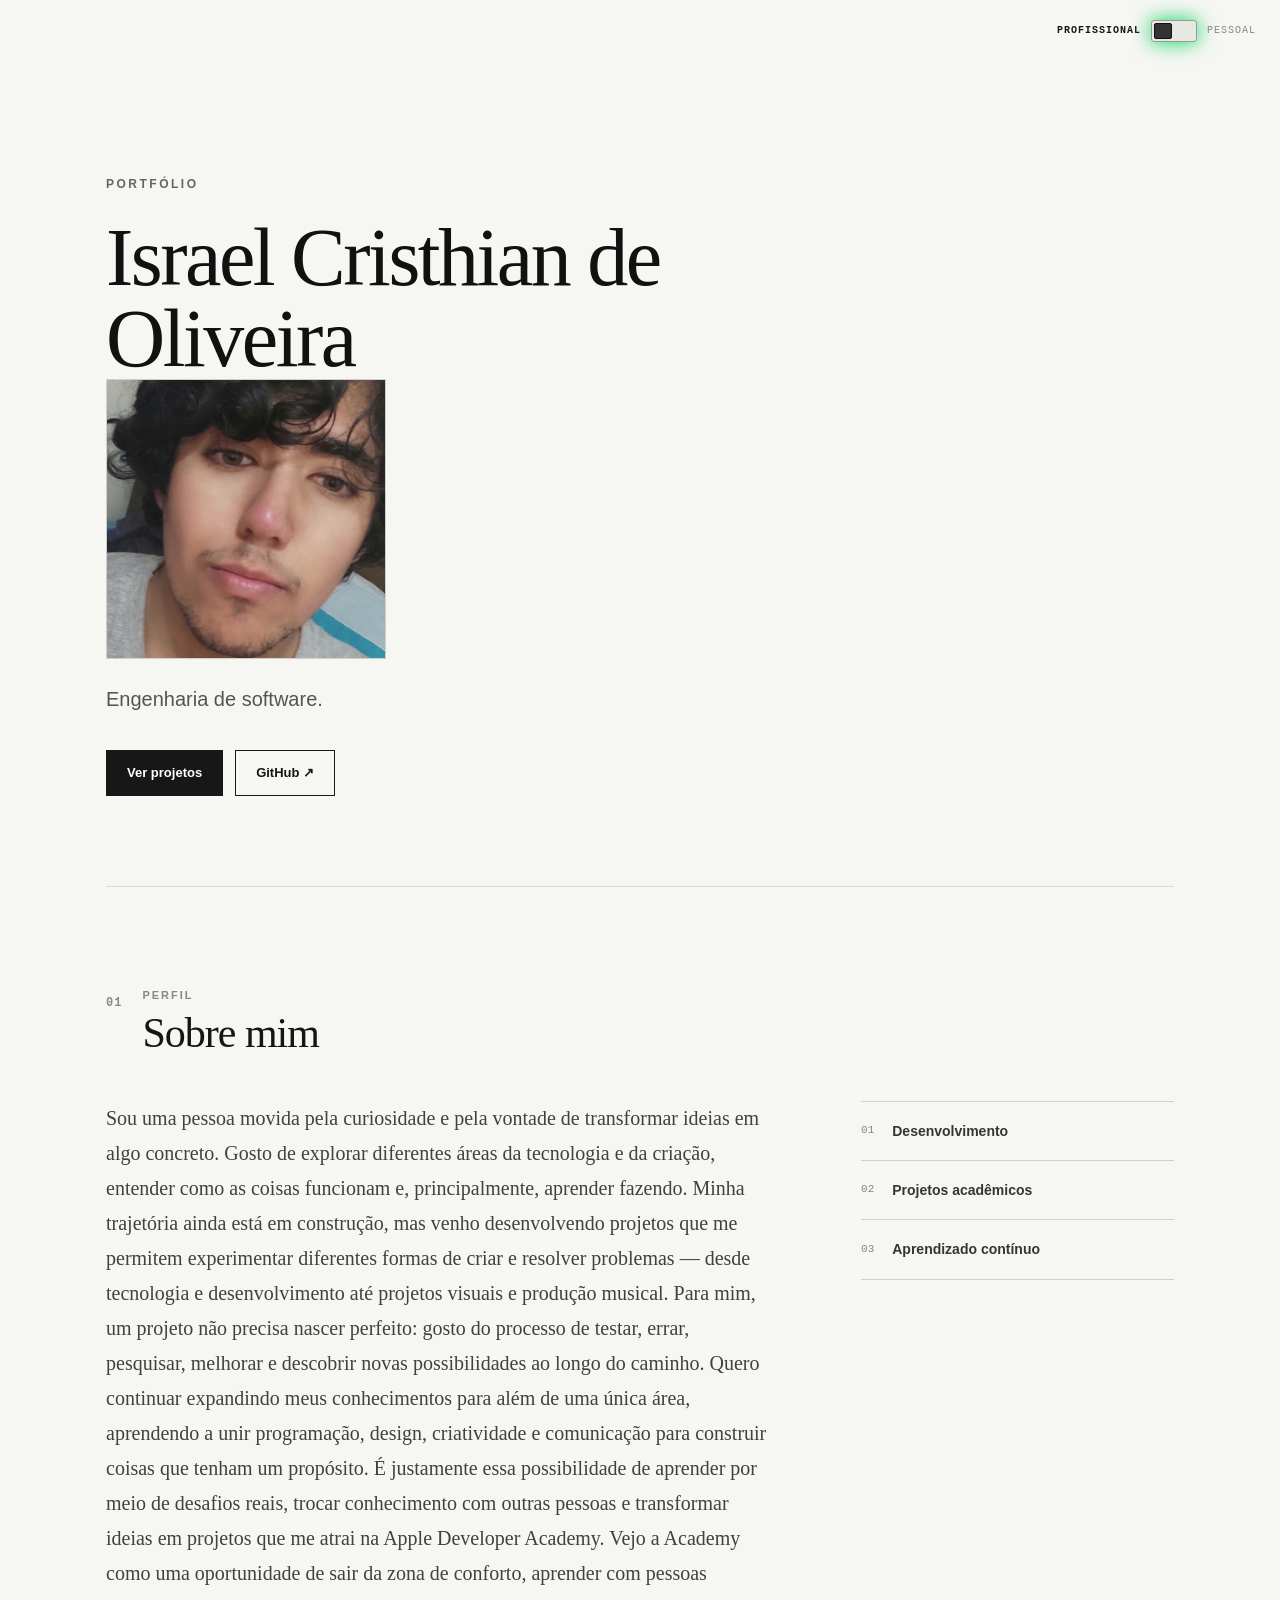
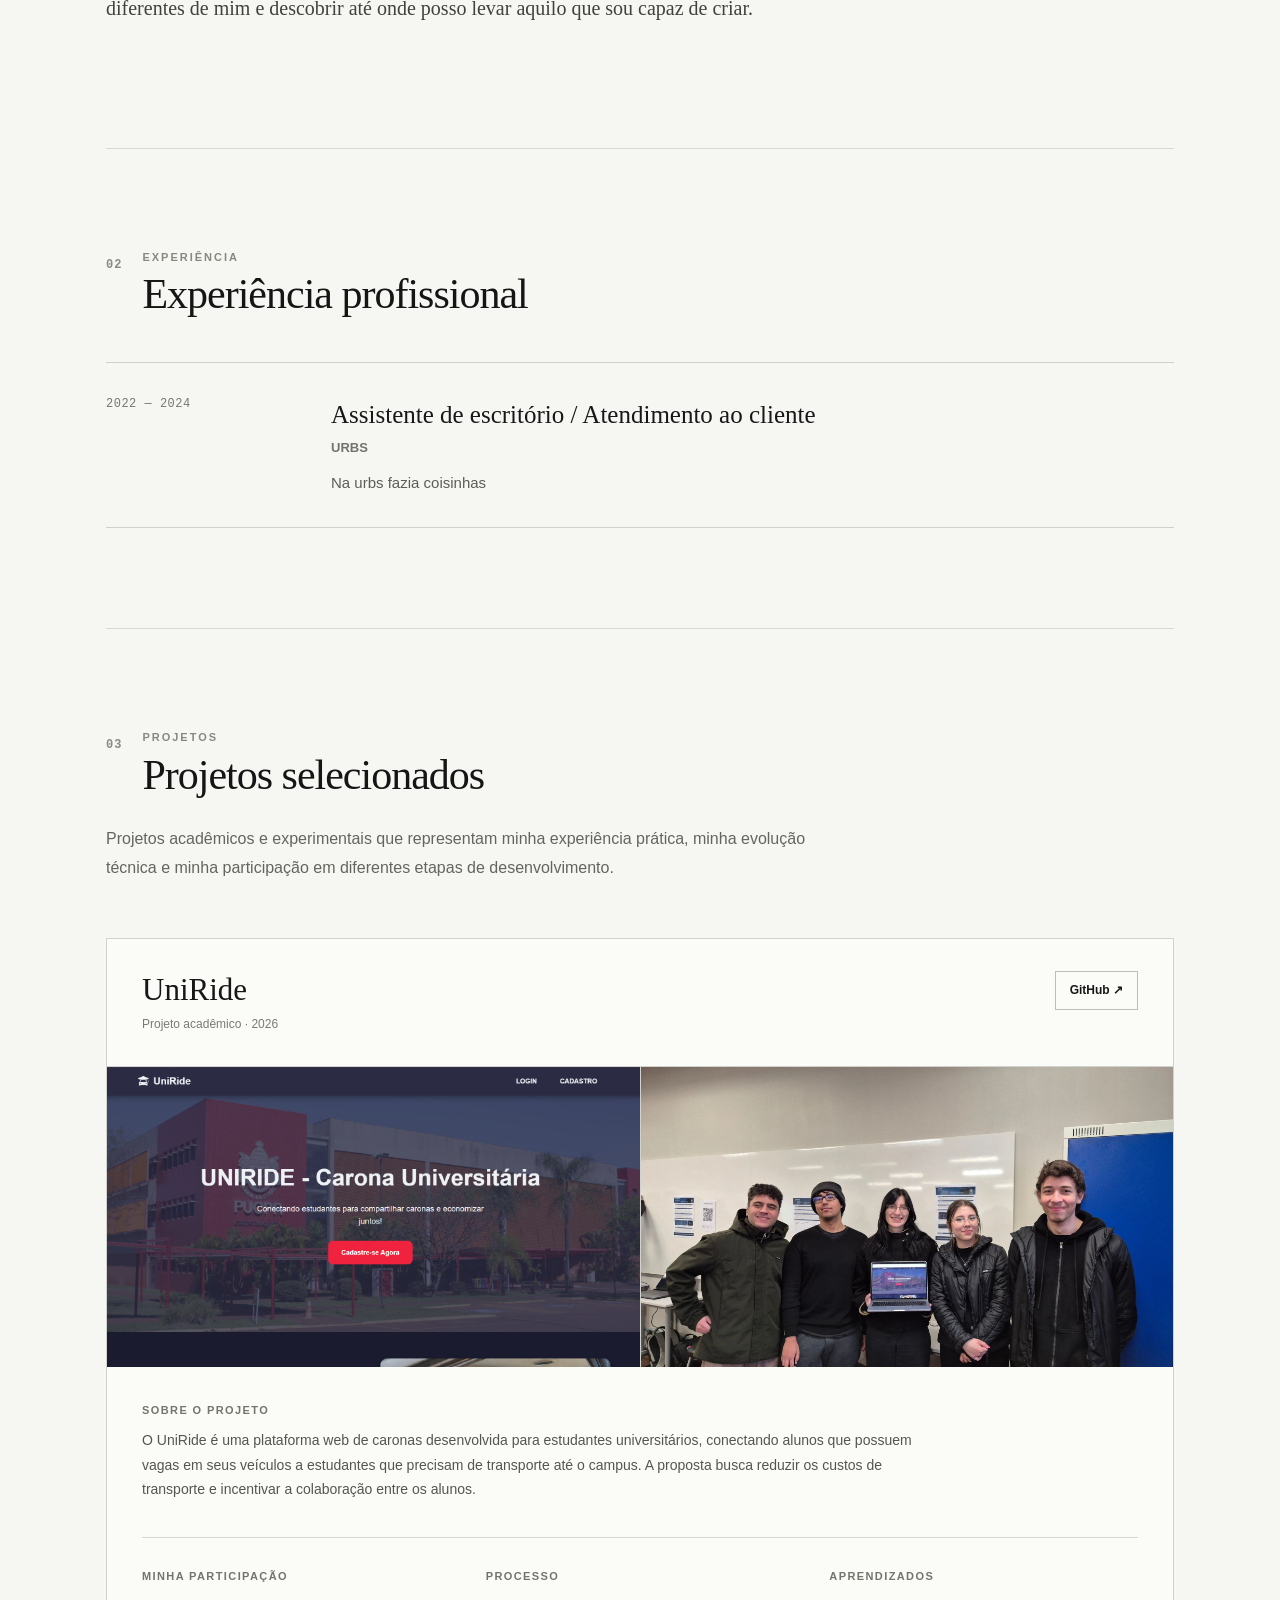
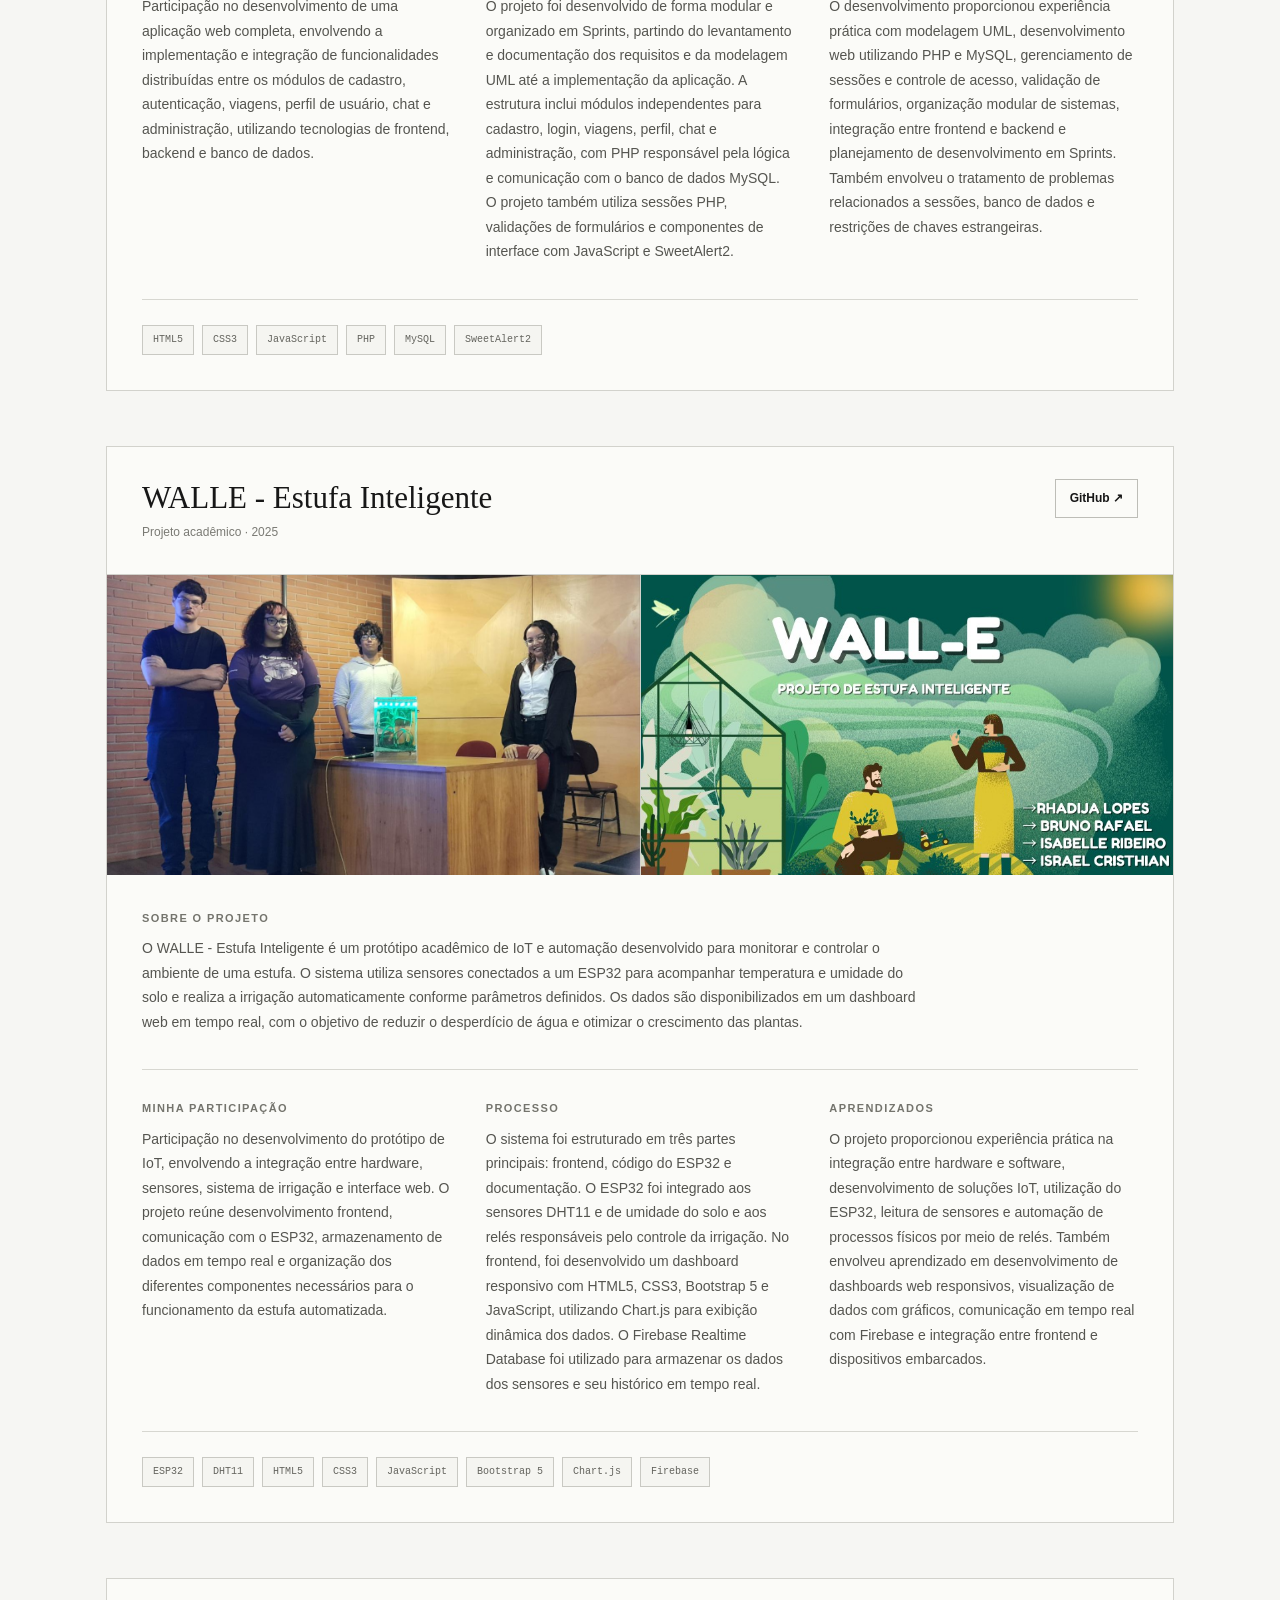
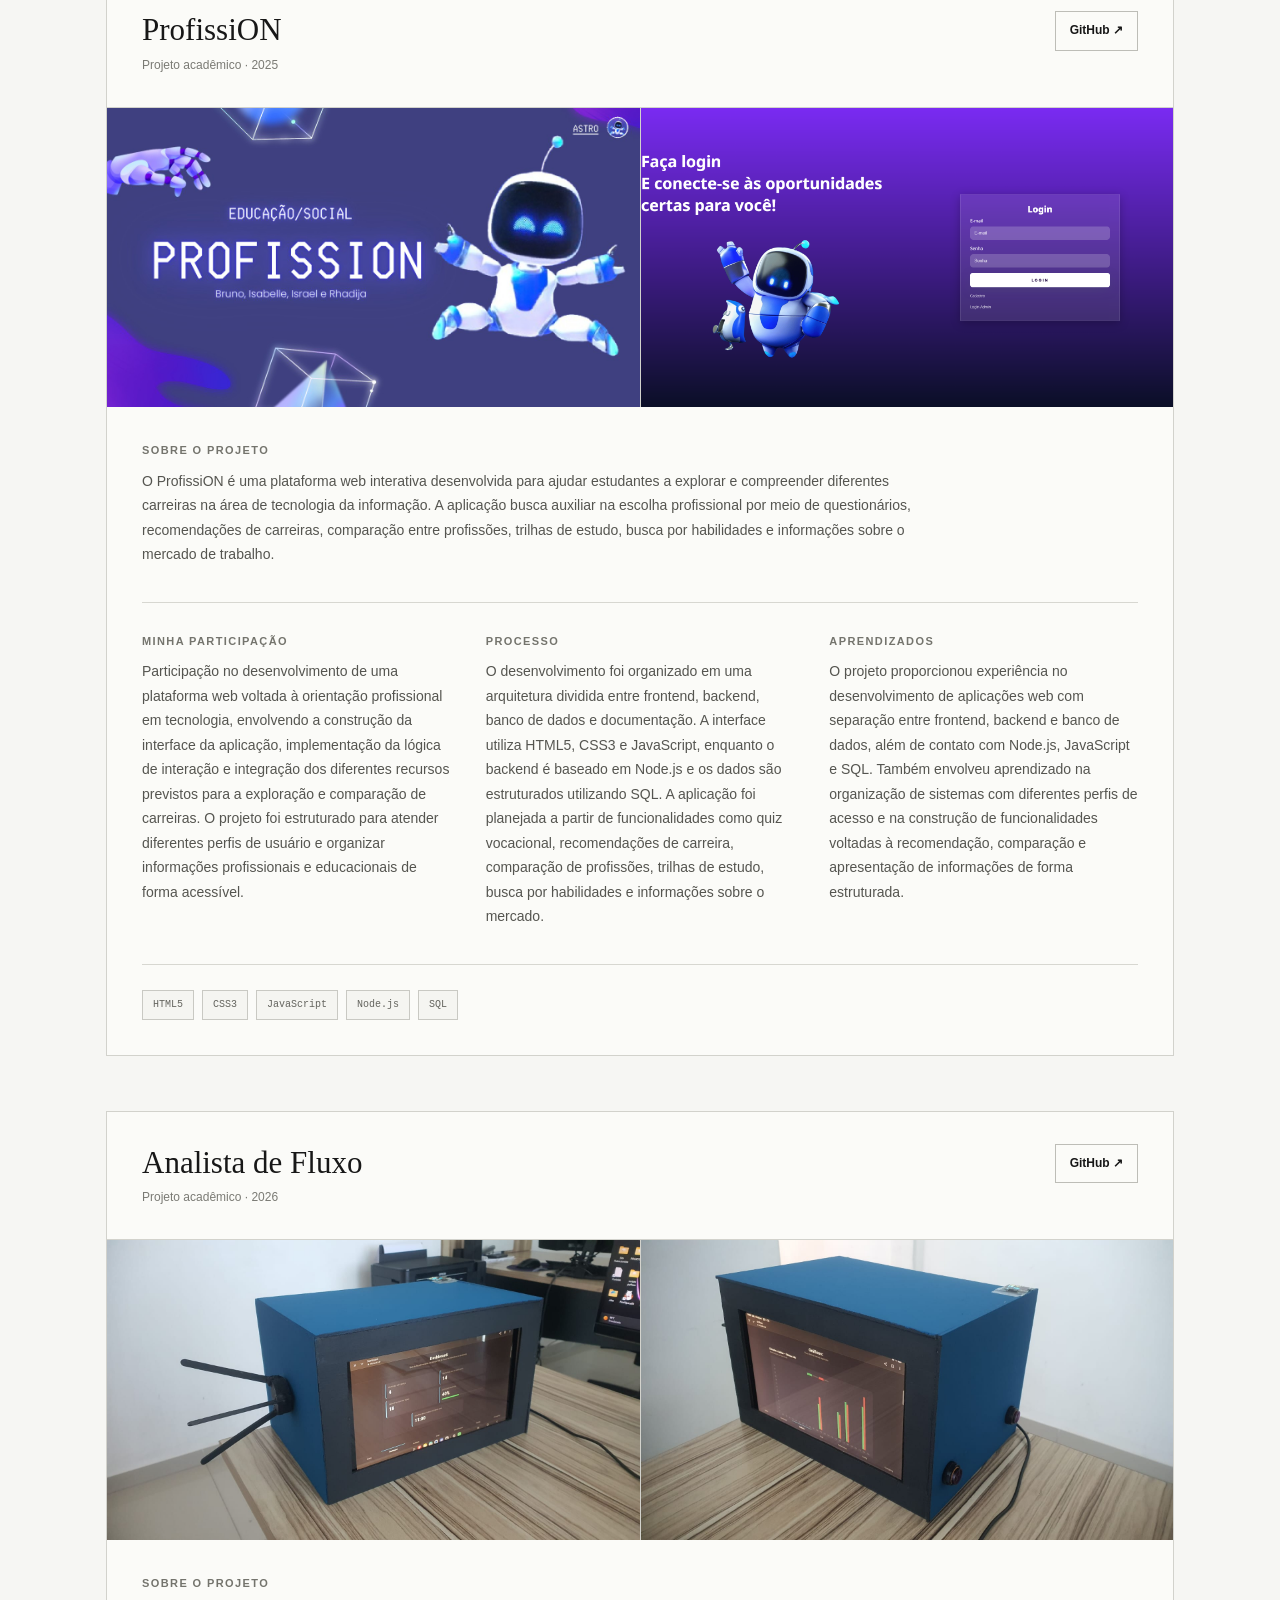
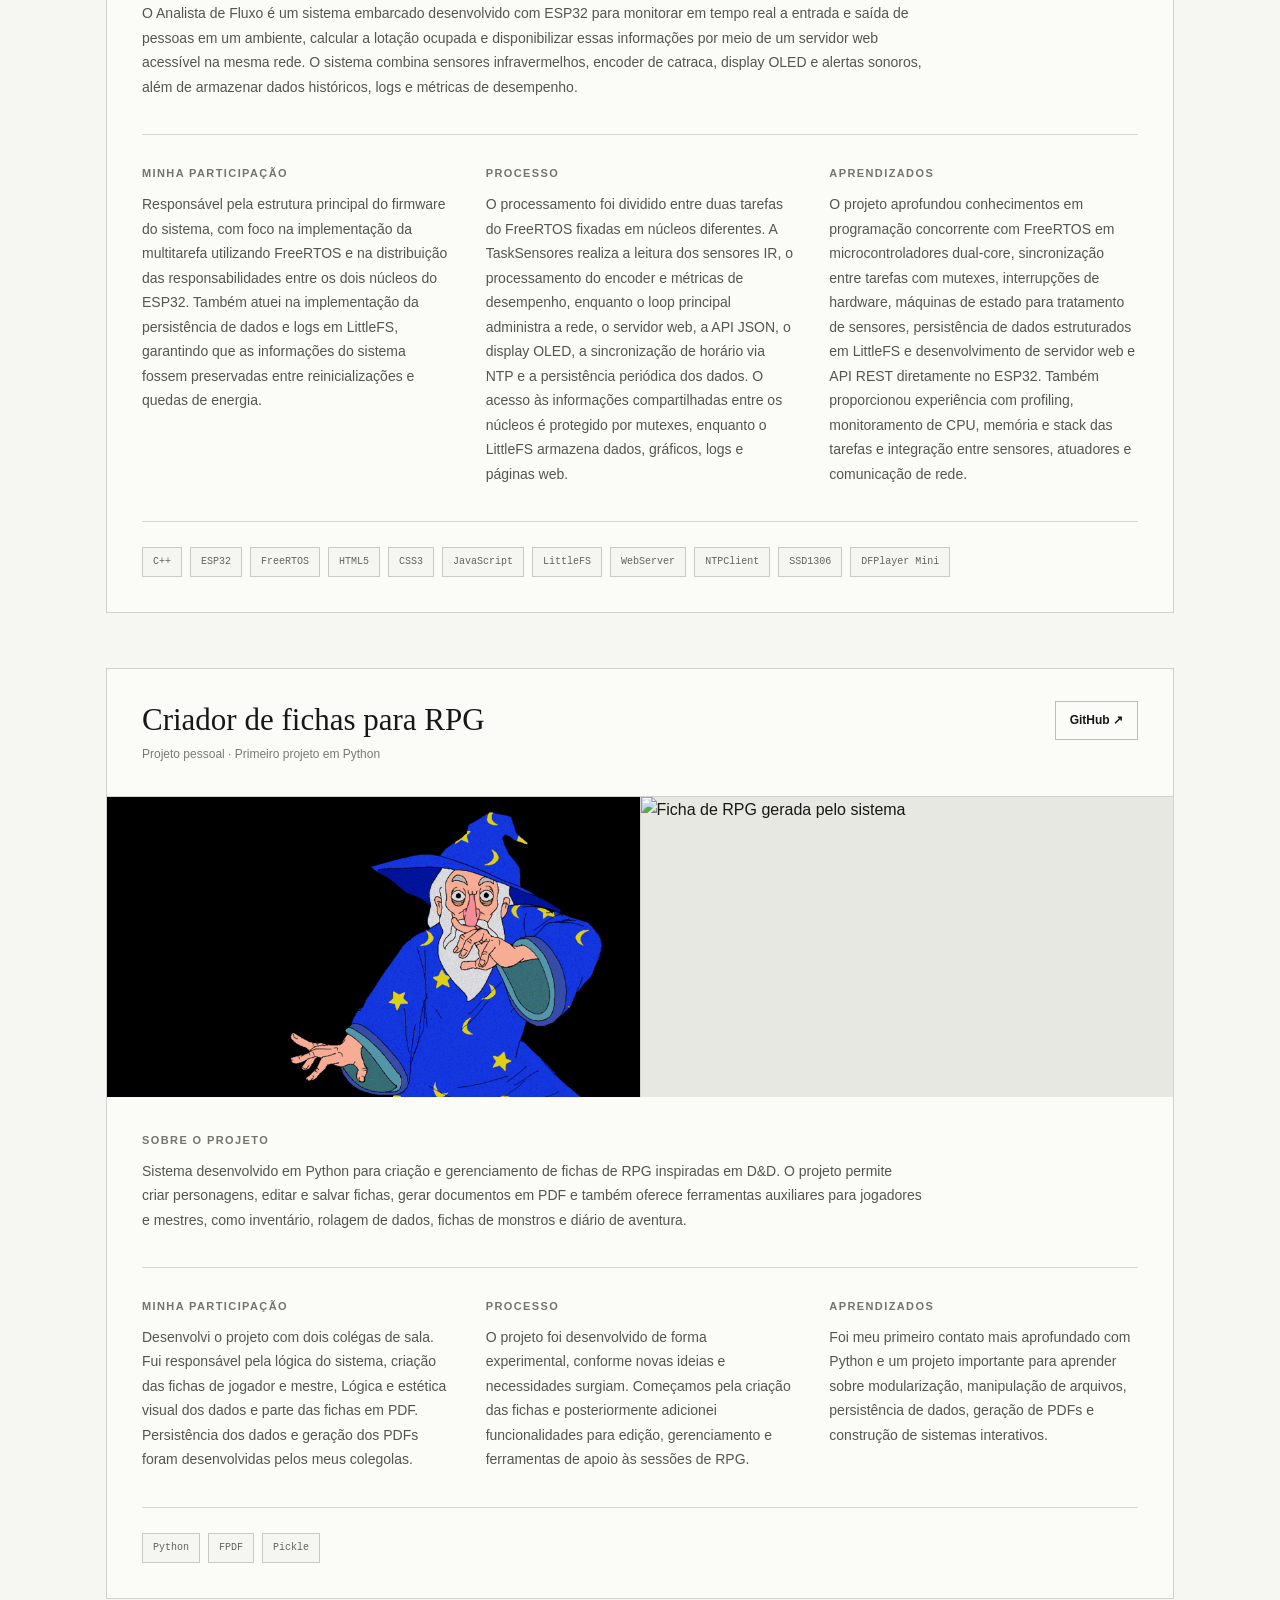
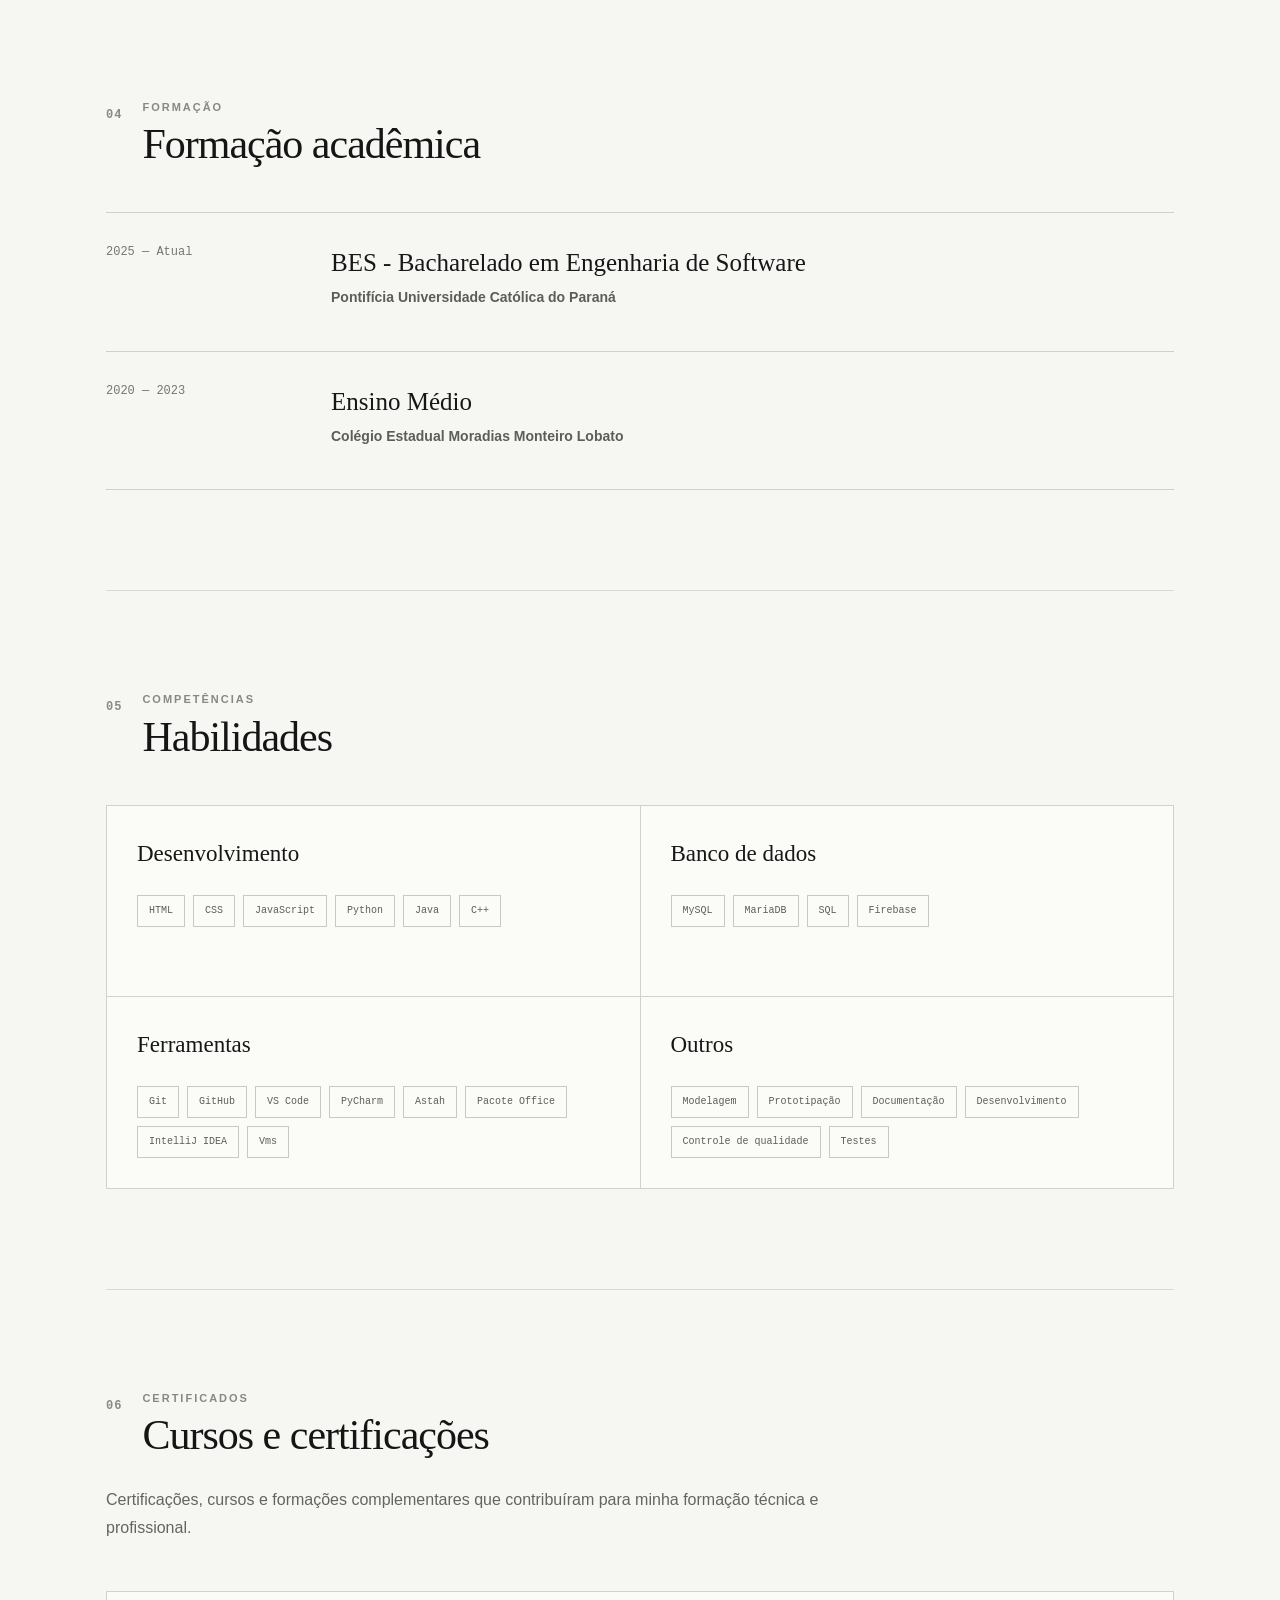
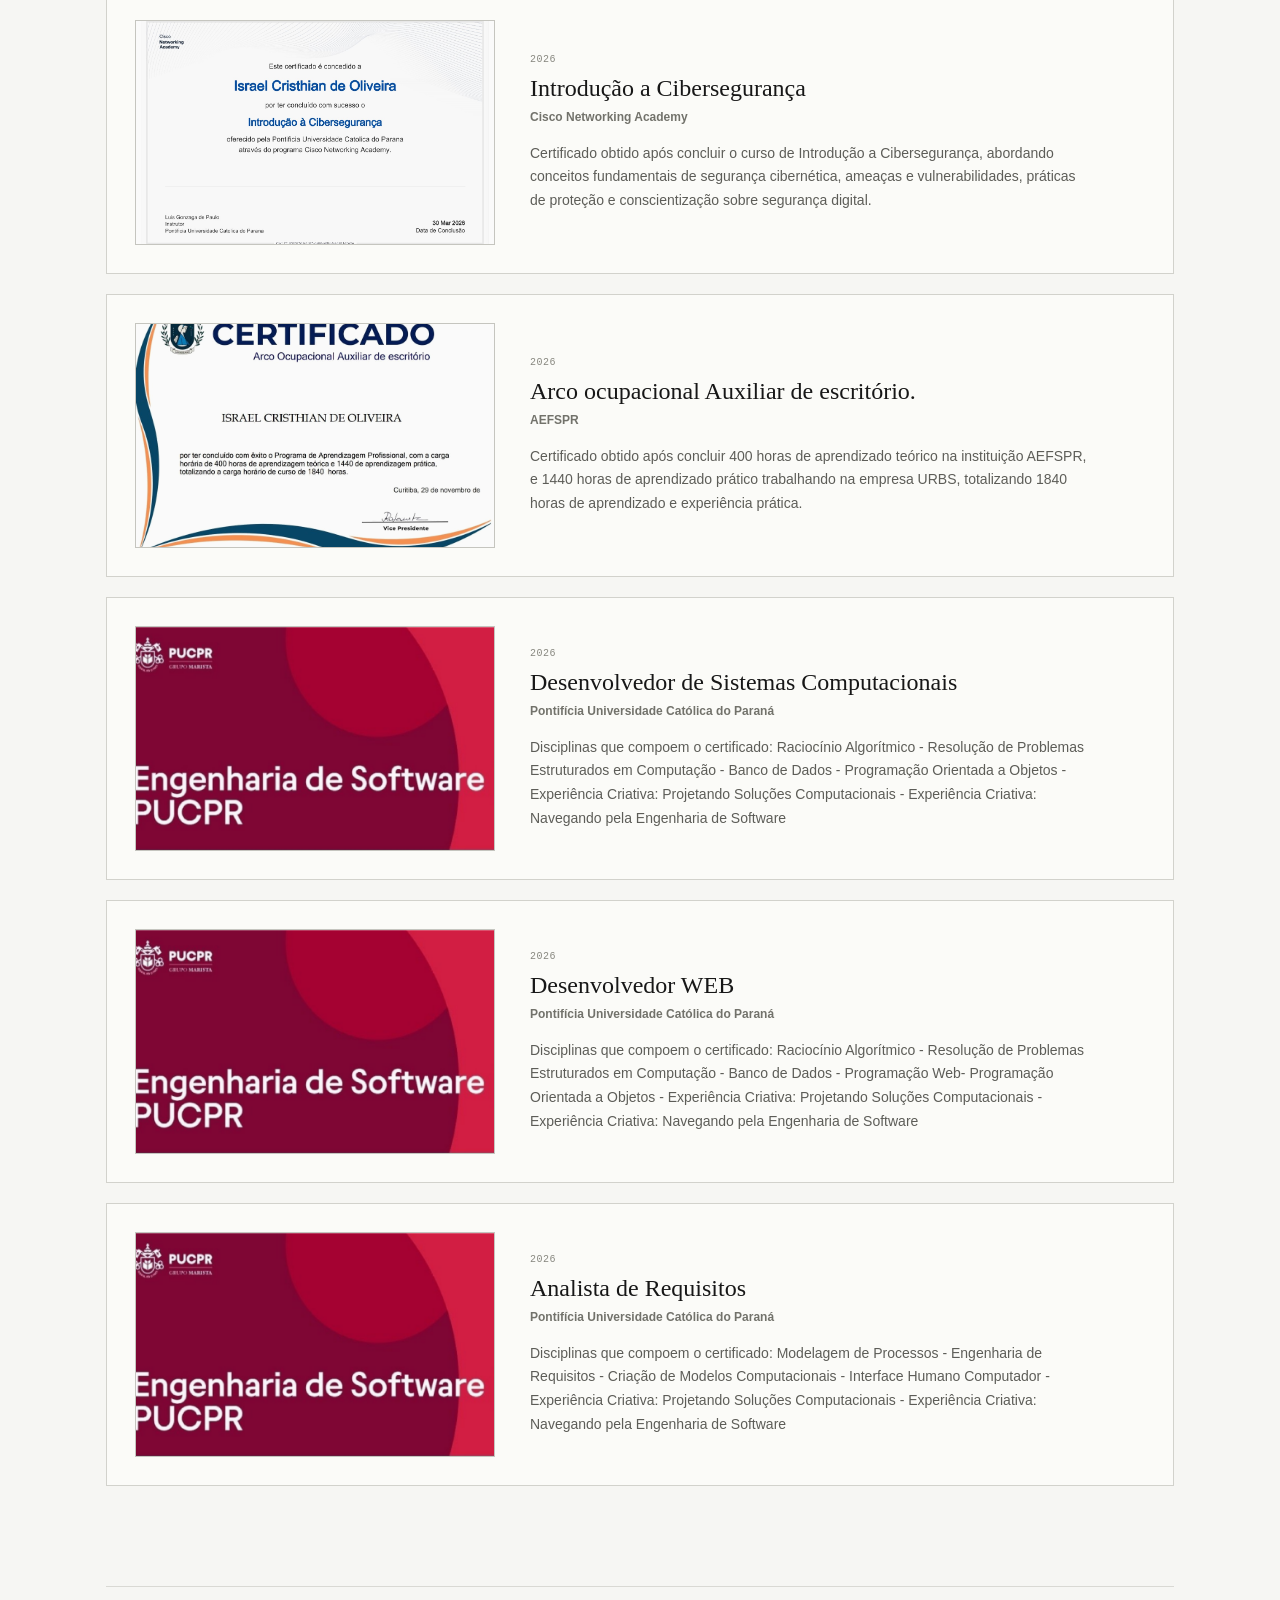
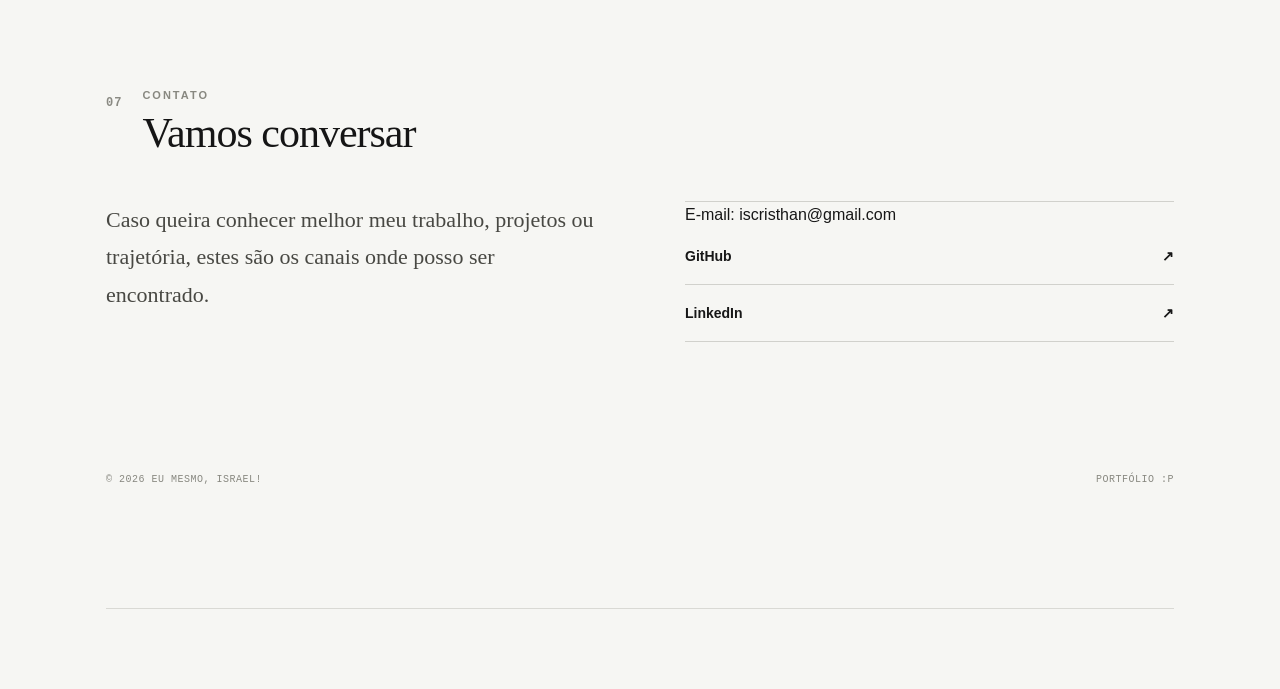
==== commit 559c238b: "Fix stylesheet link case sensitivity" ====
--- a/index.html
+++ b/index.html
@@ -10,7 +10,7 @@
 
     <title>Portfólio | IC</title>
 
-    <link rel="stylesheet" href="css/style.css">
+    <link rel="stylesheet" href="css/Style.css">
 </head>
 
 <body class="mode-professional">
@@ -1597,4 +1597,4 @@
 
 </body>
 
-</html>+</html>
--- a/css/Style.css
+++ b/css/Style.css
@@ -0,0 +1,1344 @@
+/* =========================================================
+   RESET
+   ========================================================= */
+
+* {
+    box-sizing: border-box;
+    margin: 0;
+    padding: 0;
+}
+
+html {
+    scroll-behavior: smooth;
+}
+
+html,
+body {
+    min-height: 100%;
+}
+
+body {
+    font-family: Inter, -apple-system, BlinkMacSystemFont, "Segoe UI",
+        Roboto, Helvetica, Arial, sans-serif;
+
+    color: #171717;
+    background: #f6f6f3;
+
+    line-height: 1.6;
+
+    -webkit-font-smoothing: antialiased;
+    text-rendering: optimizeLegibility;
+}
+
+img {
+    max-width: 100%;
+}
+
+a {
+    color: inherit;
+    text-decoration: none;
+}
+
+button {
+    font: inherit;
+}
+
+
+/* =========================================================
+   SCREENS
+   ========================================================= */
+
+.screen {
+    min-height: 100vh;
+    width: 100%;
+}
+
+.screen--professional {
+    display: block;
+}
+
+.screen--personal {
+    display: none;
+    background: #000;
+}
+
+body.mode-professional .screen--professional {
+    display: block;
+}
+
+body.mode-professional .screen--personal {
+    display: none;
+}
+
+body.mode-personal .screen--professional {
+    display: none;
+}
+
+body.mode-personal .screen--personal {
+    display: block;
+}
+
+
+/* =========================================================
+   PROFESSIONAL PORTFOLIO
+   ========================================================= */
+
+.screen--professional {
+    max-width: 1180px;
+    margin: 0 auto;
+
+    padding: 100px 56px 80px;
+}
+
+.pfp {
+    display: block;
+
+    width: 280px;
+    height: 280px;
+
+    object-fit: cover;
+    object-position: center;
+
+    border: 1px solid #d2d2cc;
+
+    background: #e8e8e3;
+
+    filter:
+        grayscale(0.08)
+        contrast(1.02)
+        brightness(0.98);
+}
+
+/* =========================================================
+   HERO
+   ========================================================= */
+
+.hero {
+    min-height: 540px;
+
+    display: flex;
+    align-items: center;
+
+    padding: 70px 0 90px;
+
+    border-bottom: 1px solid #d9d9d4;
+}
+
+.hero__content {
+    max-width: 800px;
+}
+
+.hero__eyebrow {
+    display: inline-block;
+
+    margin-bottom: 24px;
+
+    font-size: 12px;
+    font-weight: 700;
+
+    letter-spacing: 2.5px;
+
+    color: #666660;
+}
+
+.hero__name {
+    font-family: Georgia, "Times New Roman", serif;
+
+    font-size: clamp(48px, 7vw, 82px);
+    line-height: 0.98;
+
+    font-weight: 400;
+    letter-spacing: -2.5px;
+
+    color: #111;
+}
+
+.hero__title {
+    margin-top: 24px;
+
+    font-size: 20px;
+    font-weight: 500;
+
+    color: #555550;
+}
+
+.hero__description {
+    max-width: 690px;
+
+    margin-top: 25px;
+
+    font-size: 17px;
+    line-height: 1.8;
+
+    color: #5c5c57;
+}
+
+.hero__links {
+    display: flex;
+    gap: 12px;
+
+    margin-top: 35px;
+}
+
+.hero__link {
+    display: inline-flex;
+    align-items: center;
+    justify-content: center;
+
+    min-height: 46px;
+
+    padding: 0 20px;
+
+    border: 1px solid #171717;
+    background: #171717;
+
+    color: white;
+
+    font-size: 13px;
+    font-weight: 600;
+
+    transition:
+        background-color 0.2s ease,
+        color 0.2s ease,
+        transform 0.2s ease;
+}
+
+.hero__link:hover {
+    background: transparent;
+    color: #171717;
+
+    transform: translateY(-2px);
+}
+
+.hero__link--secondary {
+    background: transparent;
+    color: #171717;
+}
+
+.hero__link--secondary:hover {
+    background: #171717;
+    color: white;
+}
+
+
+/* =========================================================
+   SECTION
+   ========================================================= */
+
+.portfolio-section {
+    padding: 100px 0;
+
+    border-bottom: 1px solid #d9d9d4;
+}
+
+.section-heading {
+    display: flex;
+    align-items: flex-start;
+    gap: 20px;
+
+    margin-bottom: 45px;
+}
+
+.section-heading__number {
+    padding-top: 7px;
+
+    font-family: "Courier New", monospace;
+
+    font-size: 12px;
+    font-weight: 700;
+
+    color: #8a8a83;
+
+    letter-spacing: 1px;
+}
+
+.section-heading__label {
+    margin-bottom: 5px;
+
+    font-size: 11px;
+    font-weight: 700;
+
+    color: #888880;
+
+    letter-spacing: 2px;
+}
+
+.section-heading h2 {
+    font-family: Georgia, "Times New Roman", serif;
+
+    font-size: 42px;
+    line-height: 1.1;
+
+    font-weight: 400;
+    letter-spacing: -1px;
+
+    color: #151515;
+}
+
+.section-intro {
+    max-width: 720px;
+
+    margin-top: -18px;
+    margin-bottom: 48px;
+
+    font-size: 16px;
+    line-height: 1.8;
+
+    color: #65655f;
+}
+
+
+/* =========================================================
+   ABOUT
+   ========================================================= */
+
+.about-grid {
+    display: grid;
+
+    grid-template-columns: minmax(0, 1.7fr) minmax(250px, 0.8fr);
+
+    gap: 90px;
+}
+
+.about-main {
+    max-width: 680px;
+}
+
+.about-main p {
+    margin-bottom: 22px;
+
+    font-family: Georgia, "Times New Roman", serif;
+
+    font-size: 20px;
+    line-height: 1.75;
+
+    color: #41413d;
+}
+
+.about-highlights {
+    border-top: 1px solid #d1d1cc;
+}
+
+.highlight {
+    display: flex;
+    align-items: center;
+
+    gap: 18px;
+
+    padding: 18px 0;
+
+    border-bottom: 1px solid #d1d1cc;
+}
+
+.highlight__number {
+    font-family: "Courier New", monospace;
+
+    font-size: 11px;
+
+    color: #888880;
+}
+
+.highlight__text {
+    font-size: 14px;
+    font-weight: 600;
+
+    color: #353531;
+}
+
+
+/* =========================================================
+   EXPERIENCE TIMELINE
+   ========================================================= */
+
+.timeline {
+    border-top: 1px solid #d1d1cc;
+}
+
+.timeline-item {
+    display: grid;
+
+    grid-template-columns: 180px 1fr;
+
+    gap: 45px;
+
+    padding: 32px 0;
+
+    border-bottom: 1px solid #d1d1cc;
+}
+
+.timeline-item__date {
+    font-family: "Courier New", monospace;
+
+    font-size: 12px;
+
+    color: #777770;
+
+    letter-spacing: 0.5px;
+}
+
+.timeline-item__content {
+    max-width: 720px;
+}
+
+.timeline-item__content h3 {
+    margin-bottom: 3px;
+
+    font-family: Georgia, "Times New Roman", serif;
+
+    font-size: 25px;
+    font-weight: 400;
+
+    color: #181818;
+}
+
+.timeline-item__company {
+    margin-bottom: 12px;
+
+    font-size: 13px;
+    font-weight: 600;
+
+    color: #73736d;
+}
+
+.timeline-item__content > p:last-child {
+    color: #5d5d58;
+
+    font-size: 15px;
+}
+
+
+/* =========================================================
+   PROJECTS
+   ========================================================= */
+
+.portfolio-section--projects {
+    padding-bottom: 110px;
+}
+
+.project-card {
+    margin-top: 55px;
+
+    border: 1px solid #d2d2cc;
+
+    background: #fbfbf8;
+}
+
+.project-card__header {
+    display: flex;
+    align-items: flex-start;
+    justify-content: space-between;
+
+    gap: 30px;
+
+    padding: 32px 35px;
+
+    border-bottom: 1px solid #d2d2cc;
+}
+
+/* =====================================================
+   PORTFOLIO FEEDBACK NOTIFICATION
+   ===================================================== */
+
+.portfolio-notification {
+    position: fixed;
+    top: 0;
+    left: 0;
+
+    width: min(320px, calc(100vw - 36px));
+    max-height: calc(100vh - 36px);
+    box-sizing: border-box;
+
+    padding: 16px;
+
+    background: rgba(18, 18, 18, 0.94);
+    color: #f5f5f5;
+
+    border: 1px solid rgba(255, 255, 255, 0.14);
+    border-radius: 14px;
+
+    box-shadow:
+        0 18px 45px rgba(0, 0, 0, 0.25),
+        0 4px 14px rgba(0, 0, 0, 0.12);
+
+    backdrop-filter: blur(12px);
+    -webkit-backdrop-filter: blur(12px);
+
+    opacity: 0;
+    visibility: hidden;
+    pointer-events: none;
+
+    transform: translateY(-22px);
+
+    z-index: 1000;
+
+    transition:
+        opacity 0.25s ease,
+        transform 0.45s cubic-bezier(0.2, 0.8, 0.2, 1),
+        visibility 0s linear 0.45s;
+}
+
+.portfolio-notification[hidden] {
+    display: none !important;
+}
+
+.portfolio-notification.is-visible {
+    opacity: 1;
+    visibility: visible;
+    pointer-events: auto;
+    transform: translateY(0);
+
+    transition:
+        opacity 0.25s ease,
+        transform 0.45s cubic-bezier(0.2, 0.8, 0.2, 1),
+        visibility 0s linear 0s;
+}
+
+.portfolio-notification__content {
+    width: 100%;
+}
+
+.portfolio-notification__message {
+    margin: 0;
+    font-size: 0.95rem;
+    line-height: 1.45;
+    letter-spacing: 0.01em;
+}
+
+.portfolio-notification__message--thanks {
+    text-align: center;
+    font-size: 1rem;
+}
+
+.portfolio-notification__actions {
+    display: grid;
+    grid-template-columns: 1fr 1fr;
+    gap: 9px;
+
+    margin-top: 15px;
+}
+
+.portfolio-notification__button {
+    width: 100%;
+    min-width: 0;
+
+    padding: 10px 11px;
+
+    border: 1px solid rgba(255, 255, 255, 0.12);
+    border-radius: 10px;
+
+    background: transparent;
+    color: inherit;
+
+    font: inherit;
+    font-size: 0.72rem;
+    line-height: 1.3;
+    text-align: center;
+
+    cursor: pointer;
+
+    transition:
+        transform 0.2s ease,
+        opacity 0.2s ease,
+        background 0.2s ease,
+        box-shadow 0.2s ease;
+}
+
+.portfolio-notification__button:hover {
+    transform: translateY(-1px);
+}
+
+.portfolio-notification__button:active {
+    transform: translateY(0);
+}
+
+/* "Não" — opção principal e mais chamativa */
+.portfolio-notification__button--no {
+    background: rgba(255, 255, 255, 0.08);
+    border-color: rgba(255, 255, 255, 0.18);
+
+    box-shadow:
+        0 0 0 1px gold inset,
+        0 0 18px gold;
+}
+
+.portfolio-notification__button--no:hover {
+    background: rgba(255, 255, 255, 0.12);
+
+    box-shadow:
+        0 0 0 1px rgba(255, 255, 255, 0.04) inset,
+        0 0 22px rgba(255, 255, 255, 0.14);
+}
+
+/* "Sim" — opção secundária e discreta */
+.portfolio-notification__button--yes {
+    opacity: 0.68;
+    background: transparent;
+}
+
+.portfolio-notification__button--yes:hover {
+    opacity: 0.9;
+    background: rgba(255, 255, 255, 0.04);
+}
+
+
+.project-card__header h3 {
+    font-family: Georgia, "Times New Roman", serif;
+
+    font-size: 31px;
+    font-weight: 400;
+
+    line-height: 1.2;
+
+    color: #171717;
+}
+
+.project-card__context {
+    margin-top: 7px;
+
+    font-size: 12px;
+
+    color: #7a7a74;
+}
+
+.project-card__github {
+    flex-shrink: 0;
+
+    padding: 9px 14px;
+
+    border: 1px solid #bdbdb7;
+
+    font-size: 12px;
+    font-weight: 600;
+
+    transition:
+        background-color 0.2s ease,
+        border-color 0.2s ease;
+}
+
+.project-card__github:hover {
+    background: #171717;
+    border-color: #171717;
+
+    color: white;
+}
+
+
+/* =========================================================
+   PROJECT IMAGES
+   ========================================================= */
+
+.project-card__images {
+    display: grid;
+
+    grid-template-columns: repeat(2, minmax(0, 1fr));
+
+    gap: 1px;
+
+    background: #d2d2cc;
+}
+
+.project-image {
+    position: relative;
+
+    aspect-ratio: 16 / 9;
+
+    overflow: hidden;
+
+    background: #e8e8e3;
+}
+
+.project-image img {
+    display: block;
+
+    width: 100%;
+    height: 100%;
+
+    object-fit: cover;
+
+    transition: transform 0.35s ease;
+}
+
+.project-image:hover img {
+    transform: scale(1.025);
+}
+
+
+/* =========================================================
+   PROJECT BODY
+   ========================================================= */
+
+.project-card__body {
+    padding: 35px;
+}
+
+.project-description {
+    max-width: 780px;
+
+    margin-bottom: 35px;
+}
+
+.project-description h4,
+.project-detail h4 {
+    margin-bottom: 9px;
+
+    font-size: 11px;
+    font-weight: 700;
+
+    text-transform: uppercase;
+
+    letter-spacing: 1.4px;
+
+    color: #74746d;
+}
+
+.project-description p,
+.project-detail p {
+    font-size: 14px;
+    line-height: 1.75;
+
+    color: #555550;
+}
+
+.project-details {
+    display: grid;
+
+    grid-template-columns: repeat(3, minmax(0, 1fr));
+
+    gap: 35px;
+
+    padding-top: 30px;
+
+    border-top: 1px solid #d7d7d1;
+}
+
+.project-detail {
+    min-width: 0;
+}
+
+.project-technologies {
+    display: flex;
+    flex-wrap: wrap;
+
+    gap: 8px;
+
+    margin-top: 35px;
+
+    padding-top: 25px;
+
+    border-top: 1px solid #d7d7d1;
+}
+
+.project-technologies span {
+    padding: 6px 10px;
+
+    border: 1px solid #c9c9c3;
+
+    background: #f5f5f1;
+
+    font-family: "Courier New", monospace;
+
+    font-size: 10px;
+
+    color: #64645e;
+}
+
+
+/* =========================================================
+   EDUCATION
+   ========================================================= */
+
+.education-card {
+    display: grid;
+
+    grid-template-columns: 180px 1fr;
+
+    gap: 45px;
+
+    padding: 30px 0;
+
+    border-top: 1px solid #d1d1cc;
+}
+
+.education-card:last-child {
+    border-bottom: 1px solid #d1d1cc;
+}
+
+.education-card__date {
+    font-family: "Courier New", monospace;
+
+    font-size: 12px;
+
+    color: #777770;
+}
+
+.education-card h3 {
+    margin-bottom: 3px;
+
+    font-family: Georgia, "Times New Roman", serif;
+
+    font-size: 25px;
+    font-weight: 400;
+}
+
+.education-card__institution {
+    margin-bottom: 12px;
+
+    font-size: 13px;
+    font-weight: 600;
+
+    color: #73736d;
+}
+
+.education-card p:last-child {
+    max-width: 700px;
+
+    font-size: 14px;
+
+    color: #5d5d58;
+}
+
+
+/* =========================================================
+   SKILLS
+   ========================================================= */
+
+.skills-grid {
+    display: grid;
+
+    grid-template-columns: repeat(2, minmax(0, 1fr));
+
+    gap: 1px;
+
+    border: 1px solid #d2d2cc;
+
+    background: #d2d2cc;
+}
+
+.skill-group {
+    min-height: 190px;
+
+    padding: 30px;
+
+    background: #fbfbf8;
+}
+
+.skill-group h3 {
+    margin-bottom: 22px;
+
+    font-family: Georgia, "Times New Roman", serif;
+
+    font-size: 23px;
+    font-weight: 400;
+}
+
+.skill-list {
+    display: flex;
+    flex-wrap: wrap;
+
+    gap: 8px;
+}
+
+.skill-list span {
+    padding: 7px 11px;
+
+    border: 1px solid #c9c9c3;
+
+    font-family: "Courier New", monospace;
+
+    font-size: 10px;
+
+    color: #5e5e58;
+}
+
+
+/* =========================================================
+   CERTIFICATES
+   ========================================================= */
+
+.certificates-list {
+    display: flex;
+    flex-direction: column;
+    gap: 20px;
+}
+
+.certificate-card {
+    display: grid;
+    grid-template-columns: 360px minmax(0, 1fr);
+    align-items: center;
+    gap: 35px;
+
+    padding: 28px;
+
+    border: 1px solid #d2d2cc;
+    background: #fbfbf8;
+}
+
+.certificate-card__image {
+    width: 100%;
+    aspect-ratio: 16 / 10;
+
+    overflow: hidden;
+
+    border: 1px solid #c5c5bf;
+    background: #e8e8e3;
+}
+
+.certificate-card__image img {
+    display: block;
+
+    width: 100%;
+    height: 100%;
+
+    object-fit: cover;
+
+    filter:
+        grayscale(0.08)
+        contrast(1.02)
+        brightness(0.98);
+}
+
+.certificate-card__content {
+    min-width: 0;
+}
+
+.certificate-card__date {
+    margin-bottom: 5px;
+
+    font-family: "Courier New", monospace;
+
+    font-size: 10px;
+    letter-spacing: 0.5px;
+
+    color: #888880;
+}
+
+.certificate-card h3 {
+    margin-bottom: 5px;
+
+    font-family: Georgia, "Times New Roman", serif;
+
+    font-size: 24px;
+    font-weight: 400;
+    line-height: 1.25;
+
+    color: #171717;
+}
+
+.certificate-card__issuer {
+    margin-bottom: 14px;
+
+    font-size: 12px;
+    font-weight: 600;
+
+    color: #72726b;
+}
+
+.certificate-card__content > p:last-child {
+    max-width: 560px;
+
+    font-size: 14px;
+    line-height: 1.7;
+
+    color: #5d5d58;
+}
+
+/* =========================================================
+   CONTACT
+   ========================================================= */
+
+.portfolio-section--contact {
+    border-bottom: none;
+}
+
+.contact-grid {
+    display: grid;
+
+    grid-template-columns: 1fr 1fr;
+
+    gap: 90px;
+}
+
+.contact-intro {
+    max-width: 500px;
+}
+
+.contact-intro p {
+    font-family: Georgia, "Times New Roman", serif;
+
+    font-size: 22px;
+    line-height: 1.7;
+
+    color: #484843;
+}
+
+.contact-links {
+    border-top: 1px solid #d1d1cc;
+}
+
+.contact-link {
+    display: flex;
+
+    align-items: center;
+    justify-content: space-between;
+
+    padding: 17px 0;
+
+    border-bottom: 1px solid #d1d1cc;
+
+    font-size: 14px;
+    font-weight: 600;
+
+    transition:
+        padding-left 0.2s ease,
+        color 0.2s ease;
+}
+
+.contact-link:hover {
+    padding-left: 8px;
+
+    color: #777770;
+}
+
+
+/* =========================================================
+   FOOTER
+   ========================================================= */
+
+.portfolio-footer {
+    display: flex;
+
+    align-items: center;
+    justify-content: space-between;
+
+    gap: 20px;
+
+    padding: 30px 0 10px;
+
+    font-family: "Courier New", monospace;
+
+    font-size: 10px;
+
+    color: #888880;
+
+    text-transform: uppercase;
+
+    letter-spacing: 0.5px;
+}
+
+
+/* =========================================================
+   MODE SWITCH
+   ========================================================= */
+
+.mode-switch {
+    position: fixed;
+
+    top: 20px;
+    right: 24px;
+
+    z-index: 1000;
+
+    display: flex;
+
+    align-items: center;
+
+    gap: 10px;
+
+    font-family: "Courier New", Courier, monospace;
+}
+
+.mode-switch__label {
+    font-size: 10px;
+
+    letter-spacing: 1px;
+
+    color: #888880;
+
+    user-select: none;
+
+    transition: color 0.2s ease;
+}
+
+.mode-switch__label--left {
+    color: #171717;
+    font-weight: bold;
+}
+
+body.mode-personal .mode-switch__label--left {
+    color: #777777;
+    font-weight: normal;
+}
+
+body.mode-personal .mode-switch__label--right {
+    color: #111111;
+    font-weight: bold;
+}
+
+.mode-switch__toggle {
+    padding: 0;
+
+    border: none;
+
+    background: none;
+
+    cursor: pointer;
+
+    outline-offset: 5px;
+}
+
+.mode-switch__track {
+    display: block;
+
+    width: 46px;
+    height: 22px;
+
+    padding: 2px;
+    box-shadow: 0 0 20px rgb(6, 211, 91);
+
+    border: 1px solid #999999;
+    border-radius: 3px;
+
+    background: #e8e8e3;
+}
+
+.mode-switch__knob {
+    display: block;
+
+    width: 18px;
+    height: 16px;
+
+    border: 1px solid #111111;
+    border-radius: 2px;
+
+    background: #333333;
+
+    transform: translateX(0);
+
+    transition: none;
+}
+
+body.mode-personal .mode-switch__knob {
+    transform: translateX(22px);
+}
+
+
+/* =========================================================
+   PERSONAL MODE
+   ========================================================= */
+
+body.reveal-active .mode-switch {
+    display: none;
+}
+
+
+
+.reveal {
+    width: 100%;
+    min-height: 100vh;
+
+    display: flex;
+    flex-direction: column;
+
+    align-items: center;
+    justify-content: center;
+}
+
+.reveal__media {
+    width: 50vw;
+    height: auto;
+
+    object-fit: contain;
+
+    -webkit-mask-image: radial-gradient(
+        ellipse at center,
+        #000 55%,
+        rgba(0, 0, 0, 0.6) 75%,
+        rgba(0, 0, 0, 0) 100%
+    );
+
+    mask-image: radial-gradient(
+        ellipse at center,
+        #000 55%,
+        rgba(0, 0, 0, 0.6) 75%,
+        rgba(0, 0, 0, 0) 100%
+    );
+}
+
+.reveal__nerd {
+    width: 200px;
+    height: auto;
+    margin-top: 20px;
+}
+
+
+
+/* =========================================================
+   RESPONSIVE
+   ========================================================= */
+
+@media (max-width: 900px) {
+
+    .screen--professional {
+        padding: 90px 35px 60px;
+    }
+
+    .certificate-card {
+        grid-template-columns: 280px minmax(0, 1fr);
+        gap: 25px;
+    }
+
+    .about-grid {
+        grid-template-columns: 1fr;
+
+        gap: 45px;
+    }
+
+    .contact-grid {
+        grid-template-columns: 1fr;
+
+        gap: 45px;
+    }
+
+    .project-details {
+        grid-template-columns: 1fr;
+        gap: 30px;
+    }
+
+    .certificates-grid {
+        grid-template-columns: 1fr;
+    }
+
+    .hero {
+        min-height: 480px;
+    }
+
+}
+
+
+@media (max-width: 650px) {
+
+    .screen--professional {
+        padding: 75px 22px 45px;
+    }
+
+    .hero {
+        padding: 60px 0 70px;
+    }
+
+    .hero__name {
+        font-size: 48px;
+
+        letter-spacing: -1.5px;
+    }
+
+    .hero__title {
+        font-size: 17px;
+    }
+
+    .hero__description {
+        font-size: 15px;
+    }
+
+    .hero__links {
+        flex-wrap: wrap;
+    }
+
+    .section-heading {
+        gap: 12px;
+
+        margin-bottom: 35px;
+    }
+
+    .section-heading h2 {
+        font-size: 34px;
+    }
+
+    .portfolio-section {
+        padding: 75px 0;
+    }
+
+    .timeline-item,
+    .education-card {
+        grid-template-columns: 1fr;
+
+        gap: 12px;
+    }
+
+    .project-card__header {
+        flex-direction: column;
+
+        padding: 25px;
+    }
+
+    .project-card__images {
+        grid-template-columns: 1fr;
+    }
+
+    .project-card__body {
+        padding: 25px;
+    }
+
+    .skills-grid {
+        grid-template-columns: 1fr;
+    }
+
+    .certificate-card {
+    grid-template-columns: 1fr;
+    gap: 22px;
+    padding: 22px;
+    }
+
+    .certificate-card__image {
+        aspect-ratio: 16 / 10;
+    }
+
+    .portfolio-footer {
+        flex-direction: column;
+
+        align-items: flex-start;
+    }
+
+    .mode-switch {
+        top: 12px;
+        right: 12px;
+
+        gap: 7px;
+    }
+
+    .mode-switch__label {
+        font-size: 8px;
+    }
+
+    .reveal__media {
+        width: 85vw;
+
+        transform: translateY(-100px);
+    }
+
+}
+
+
+@media (max-width: 430px) {
+
+    .hero__name {
+        font-size: 41px;
+    }
+
+    .hero__links {
+        flex-direction: column;
+        align-items: stretch;
+    }
+
+    .hero__link {
+        width: 100%;
+    }
+
+    .project-card__header h3 {
+        font-size: 27px;
+    }
+
+    .certificate-card {
+        flex-direction: column;
+    }
+
+}
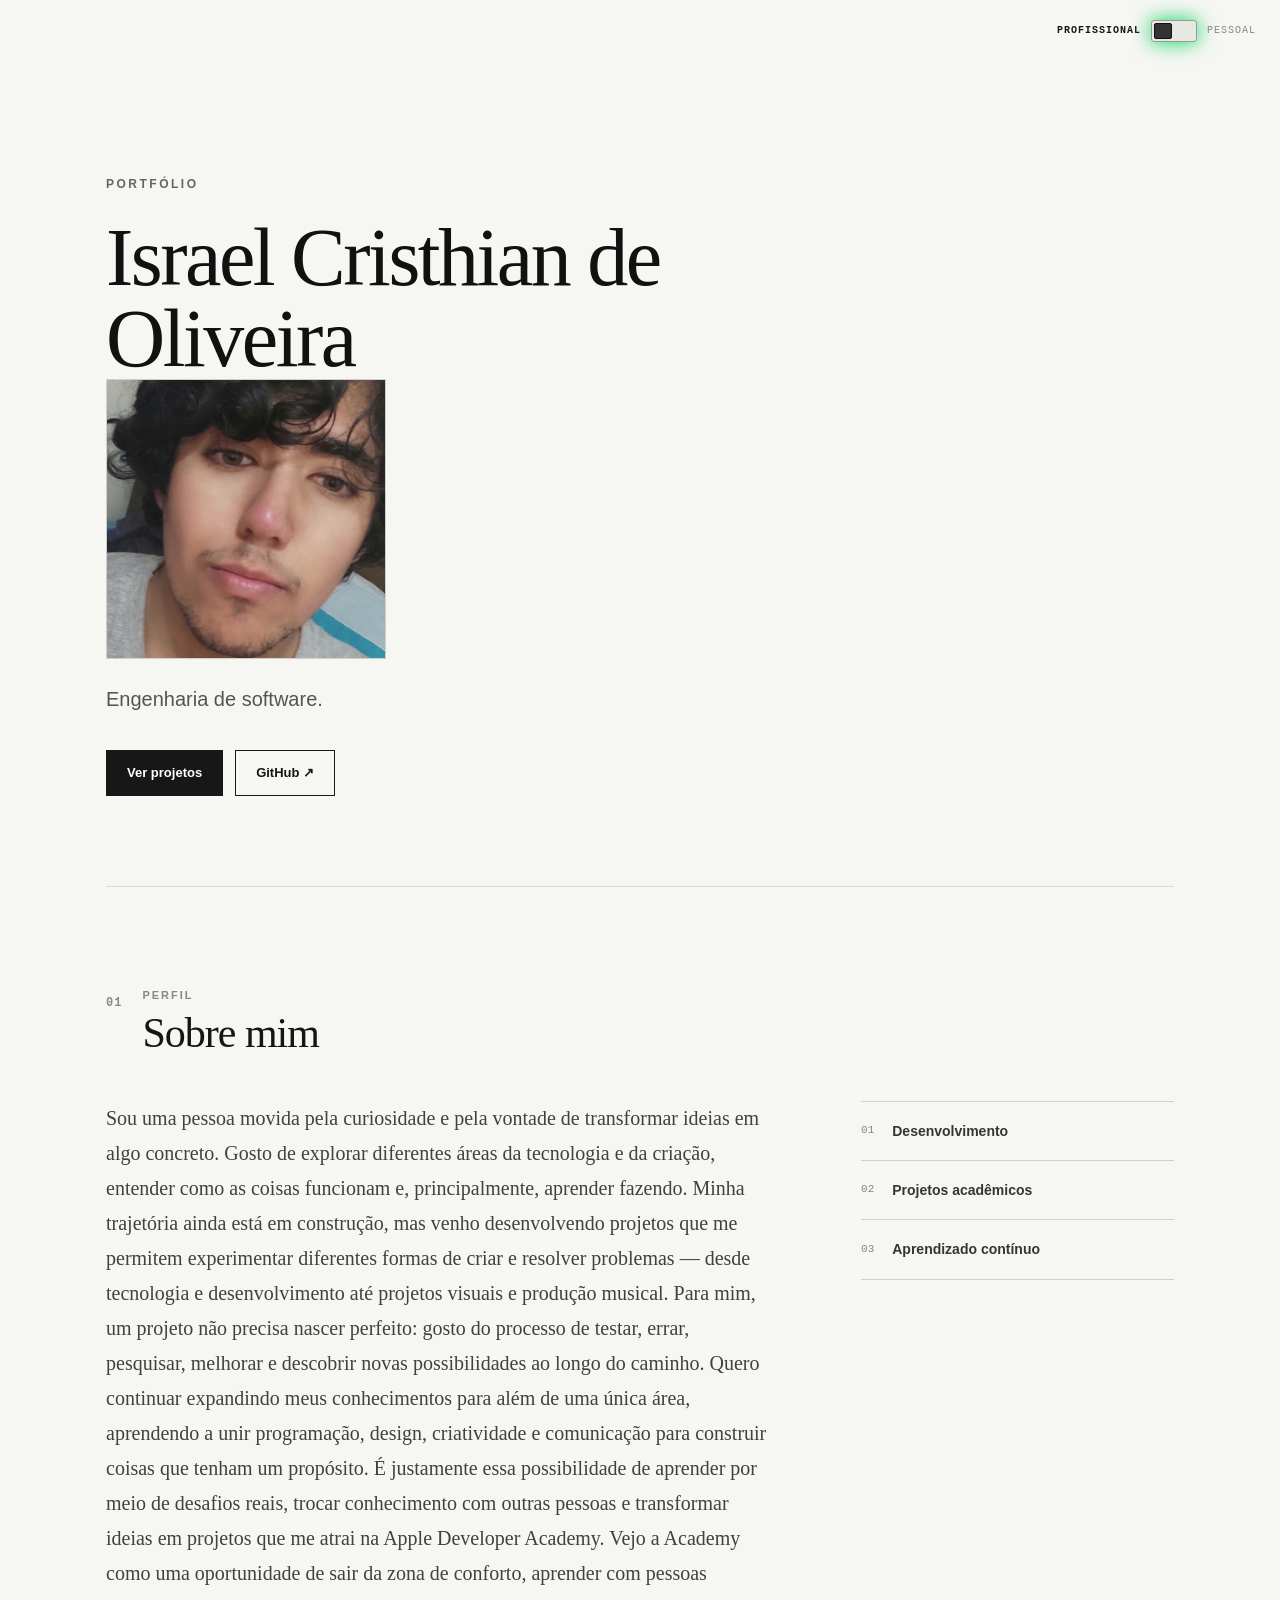
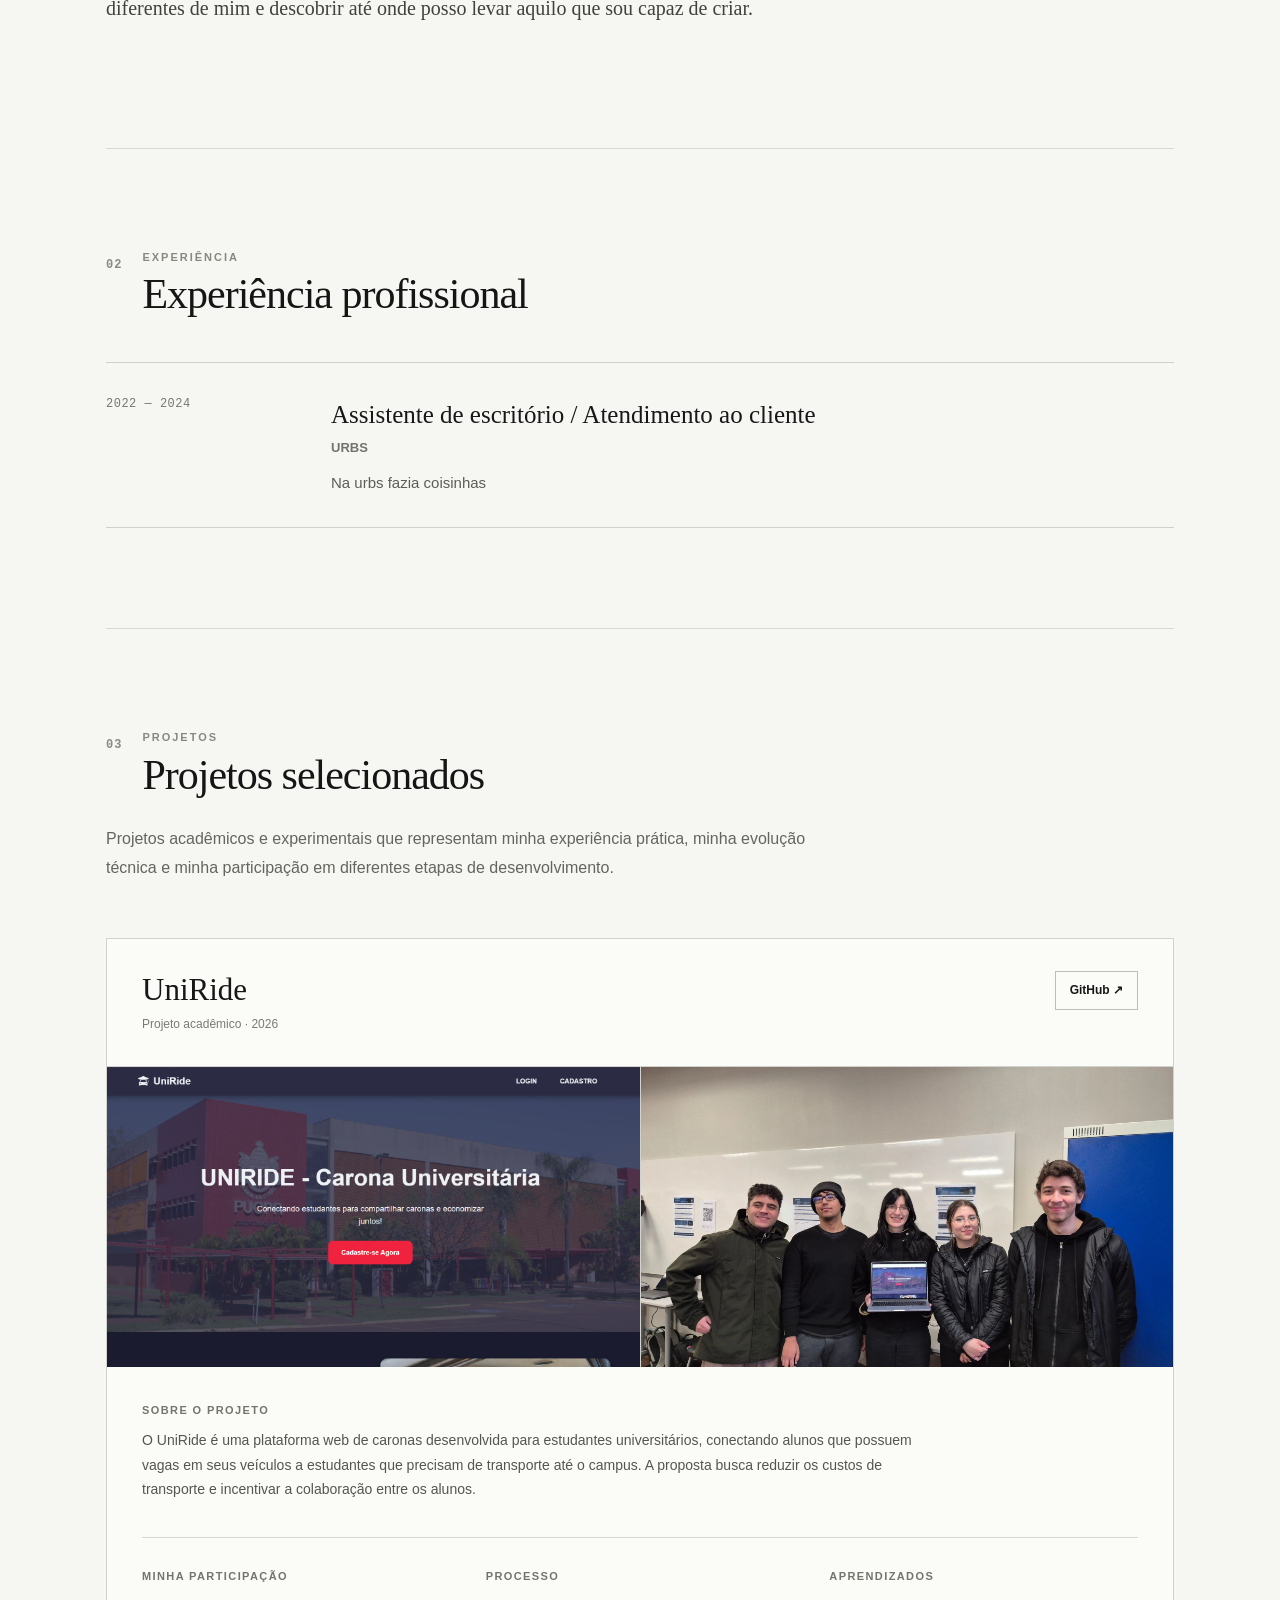
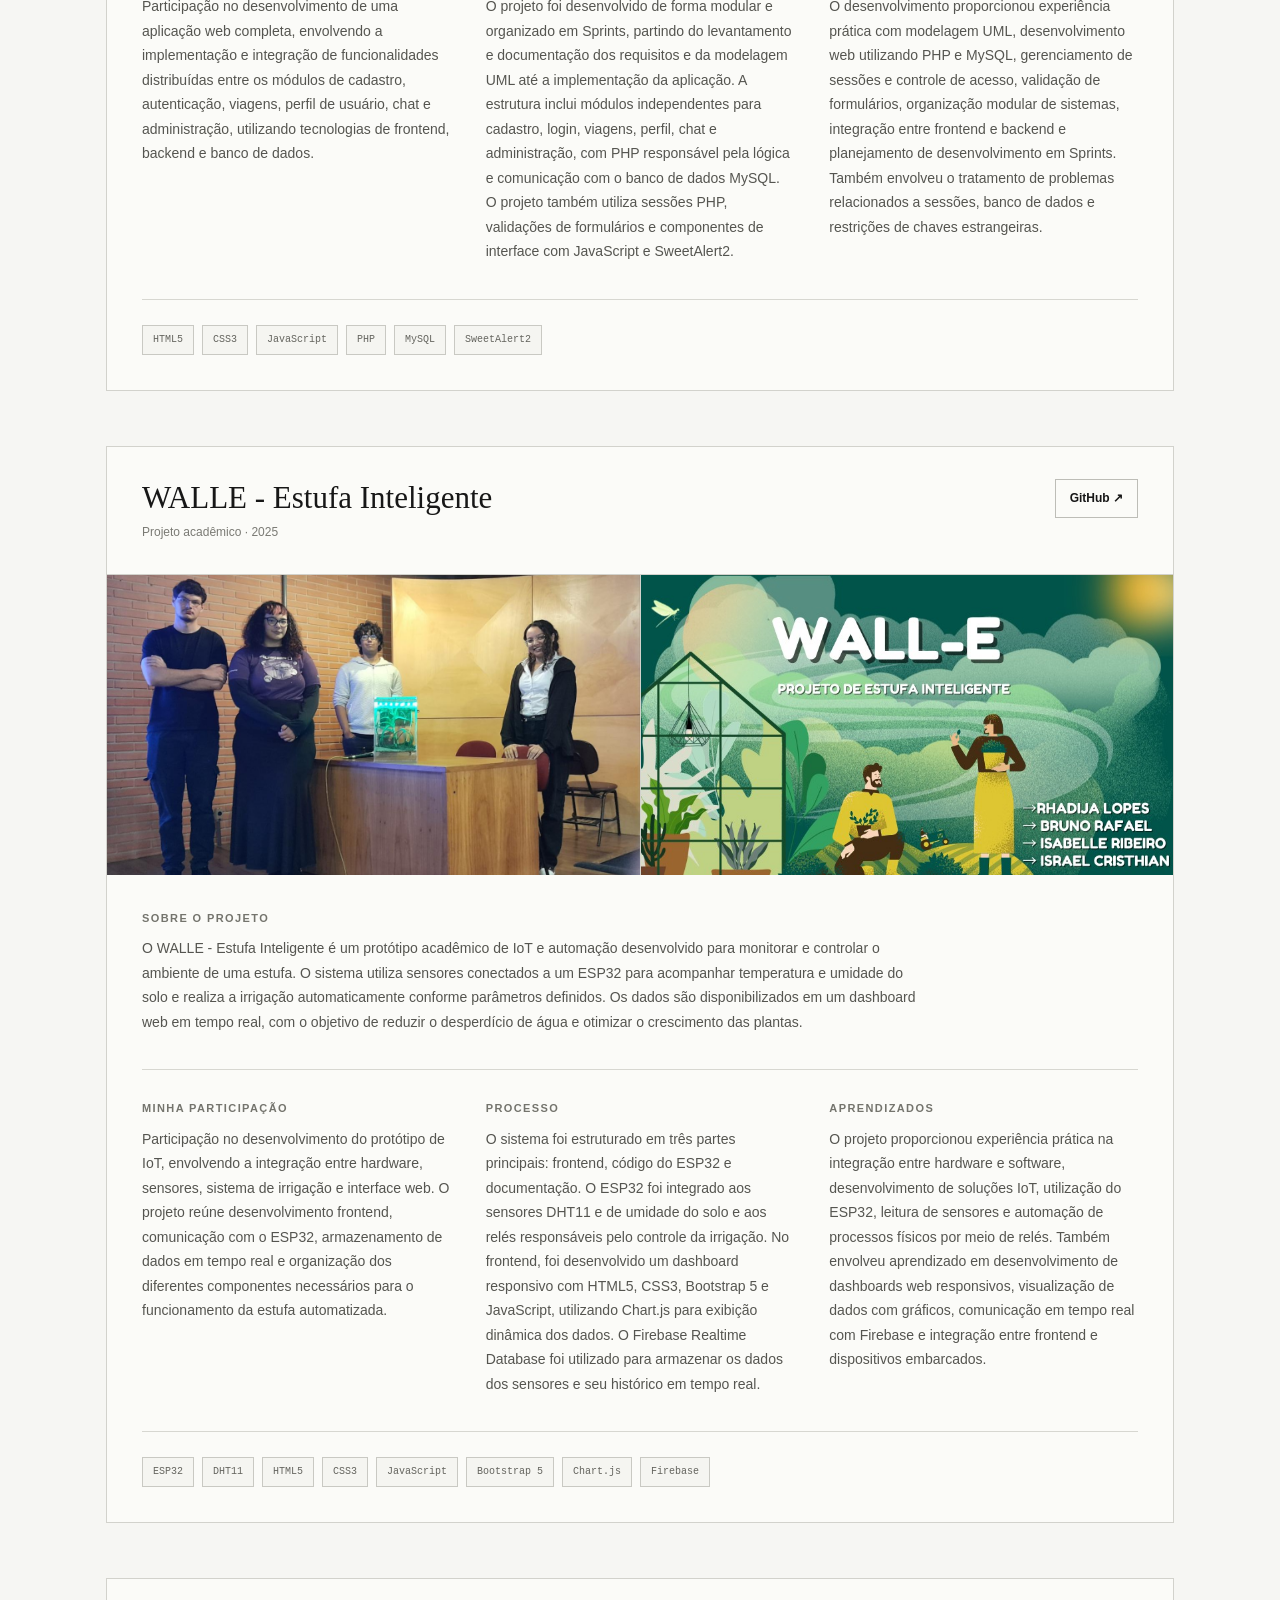
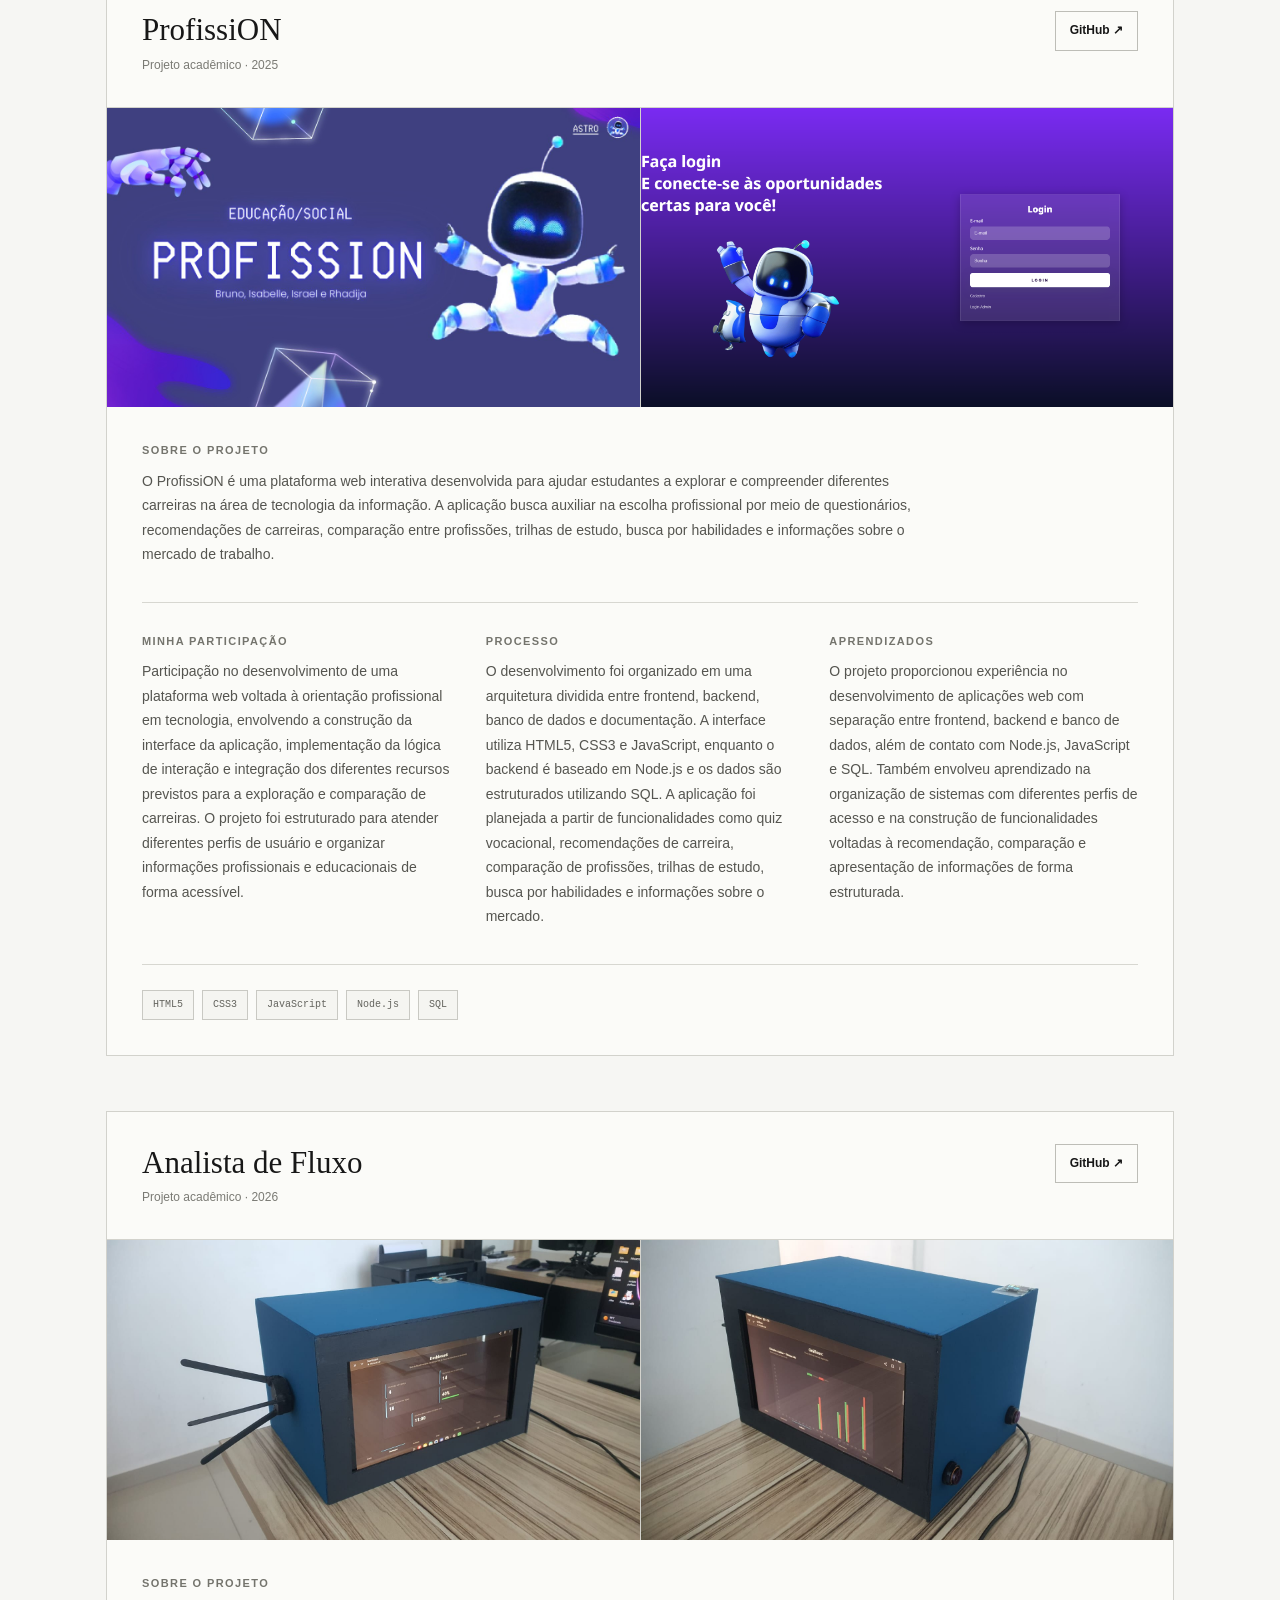
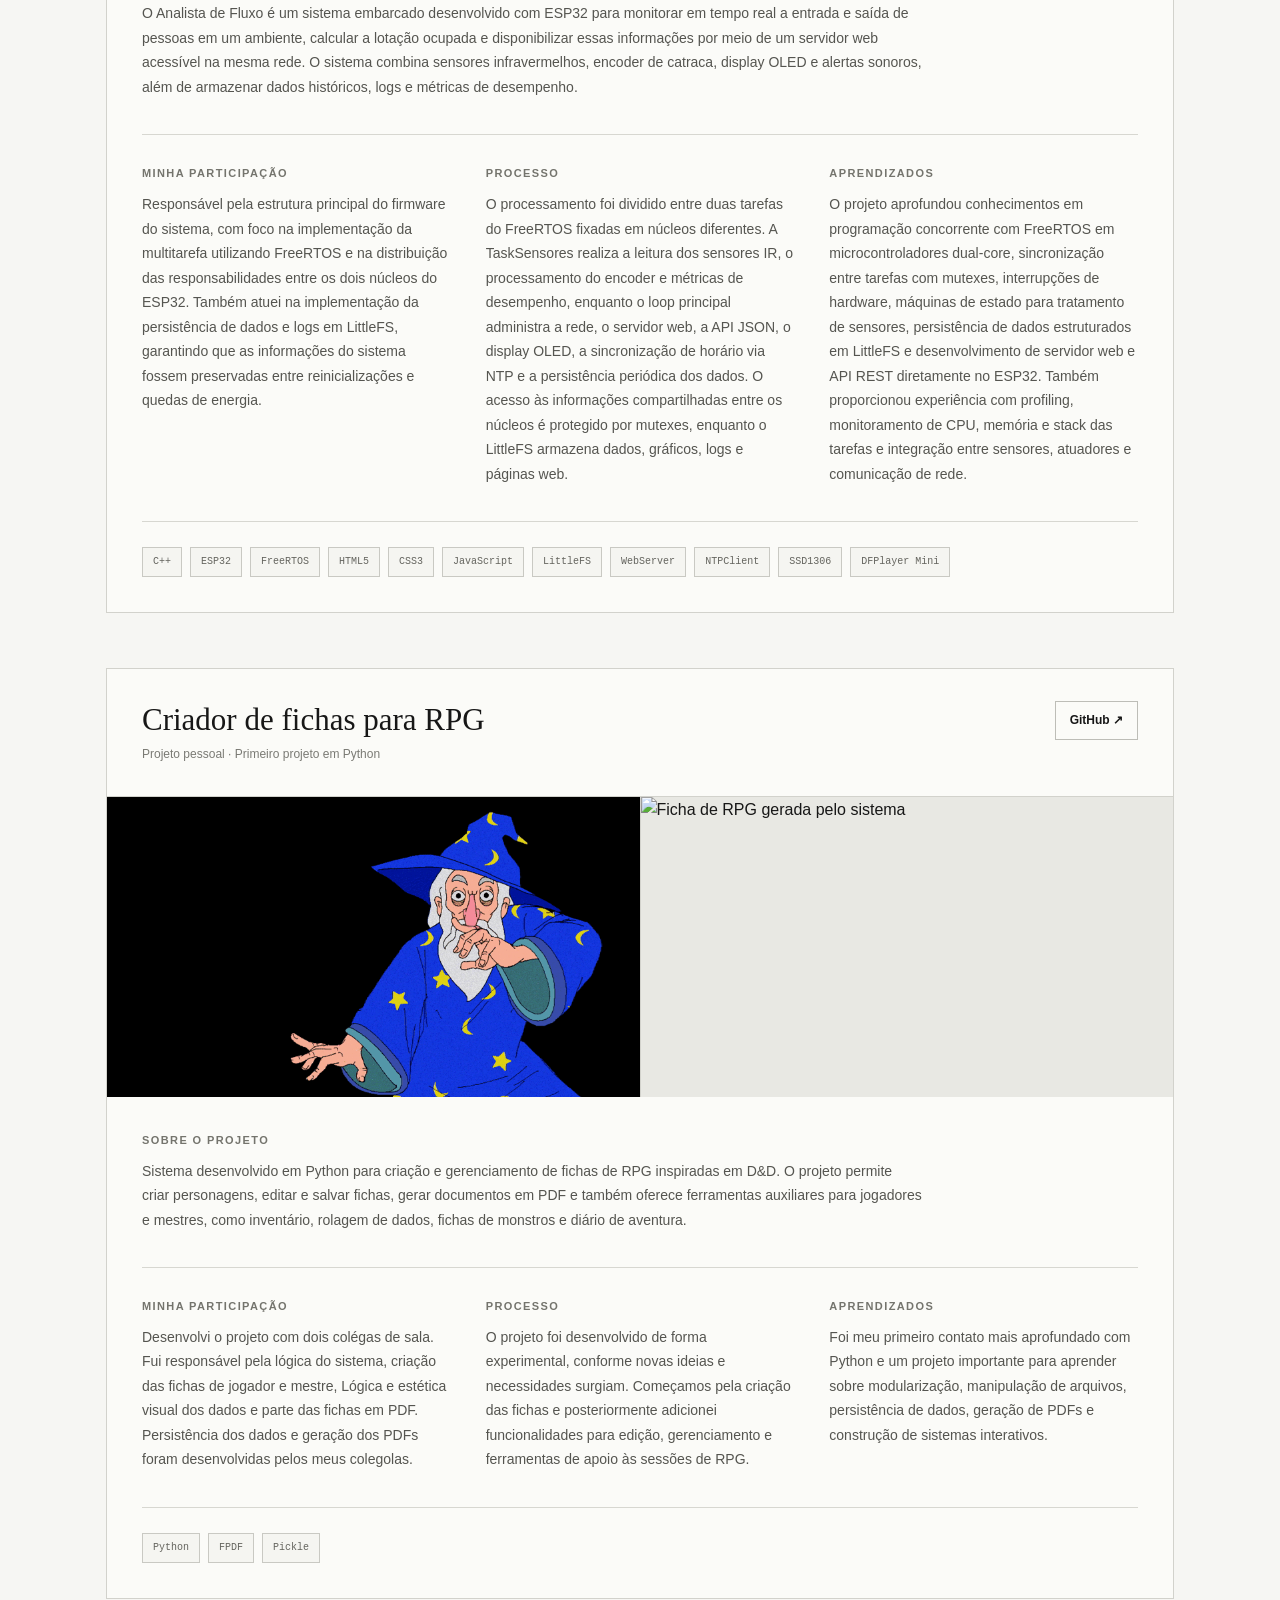
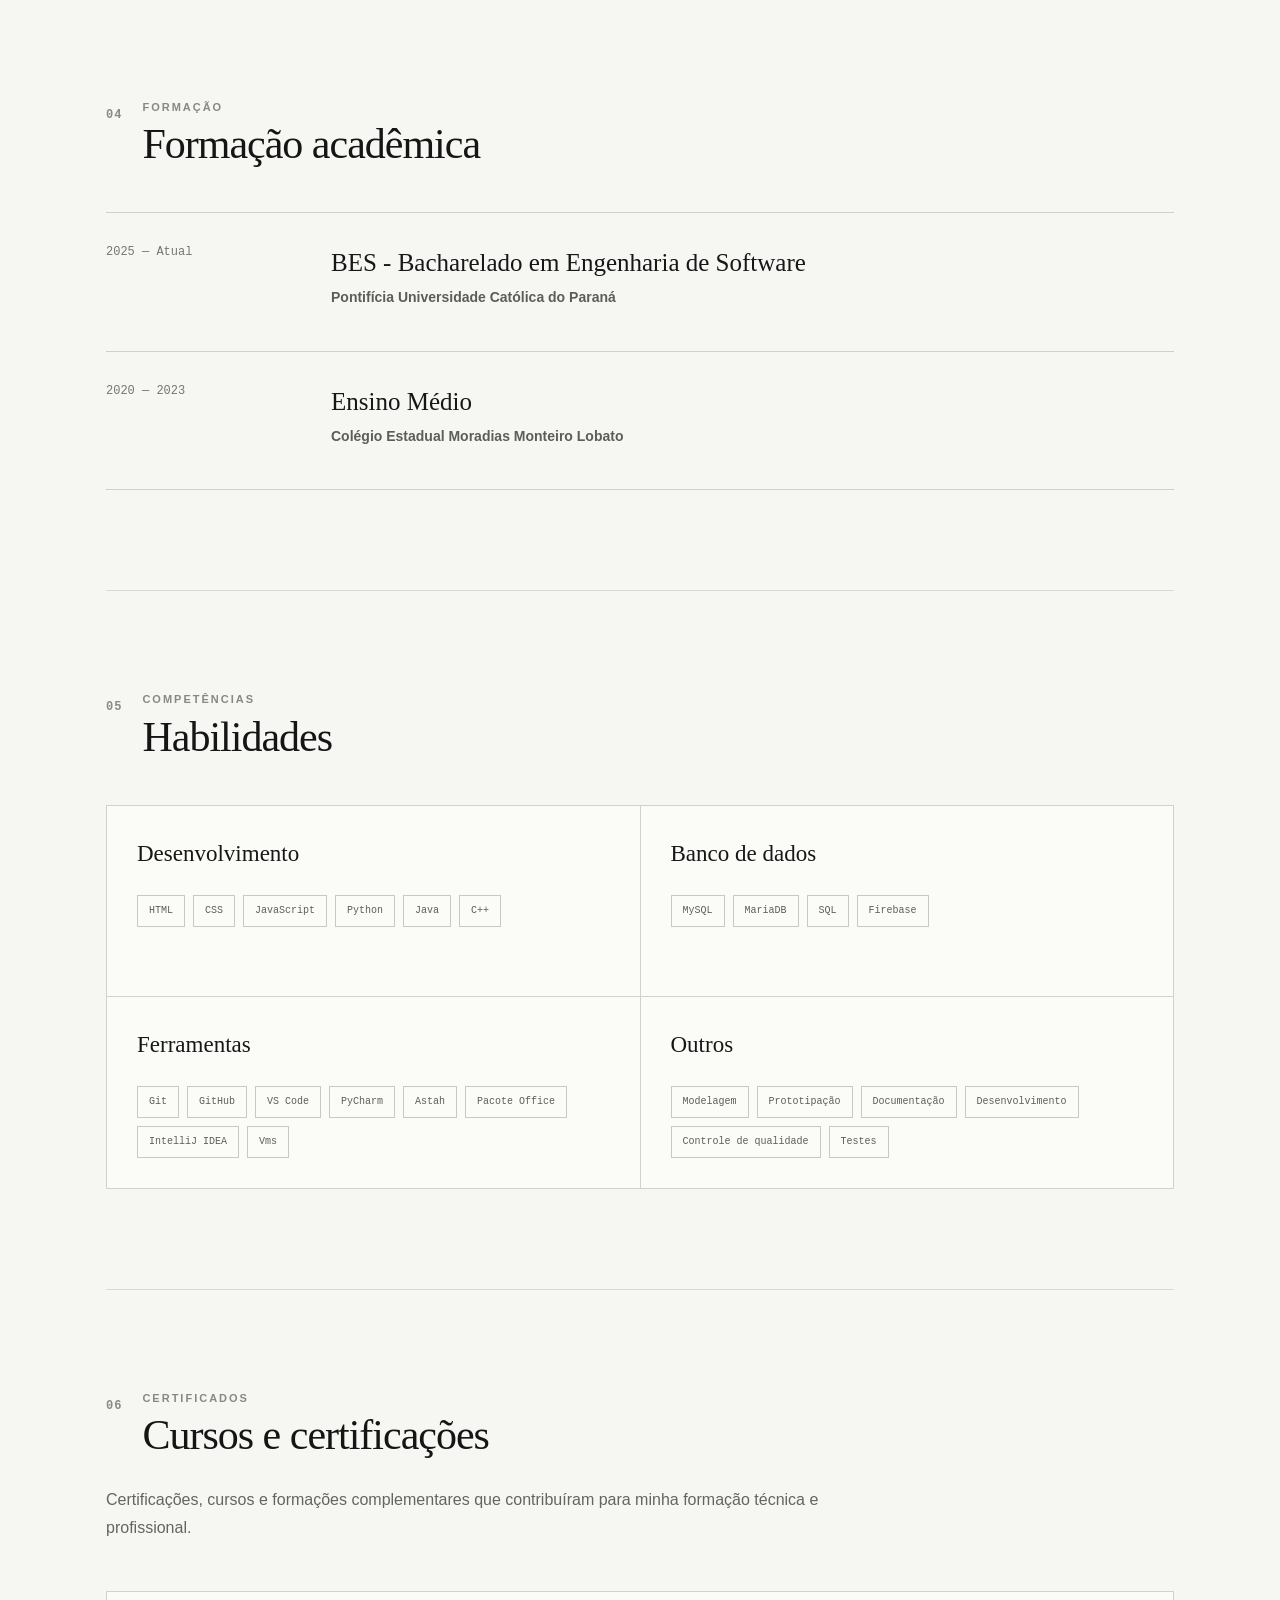
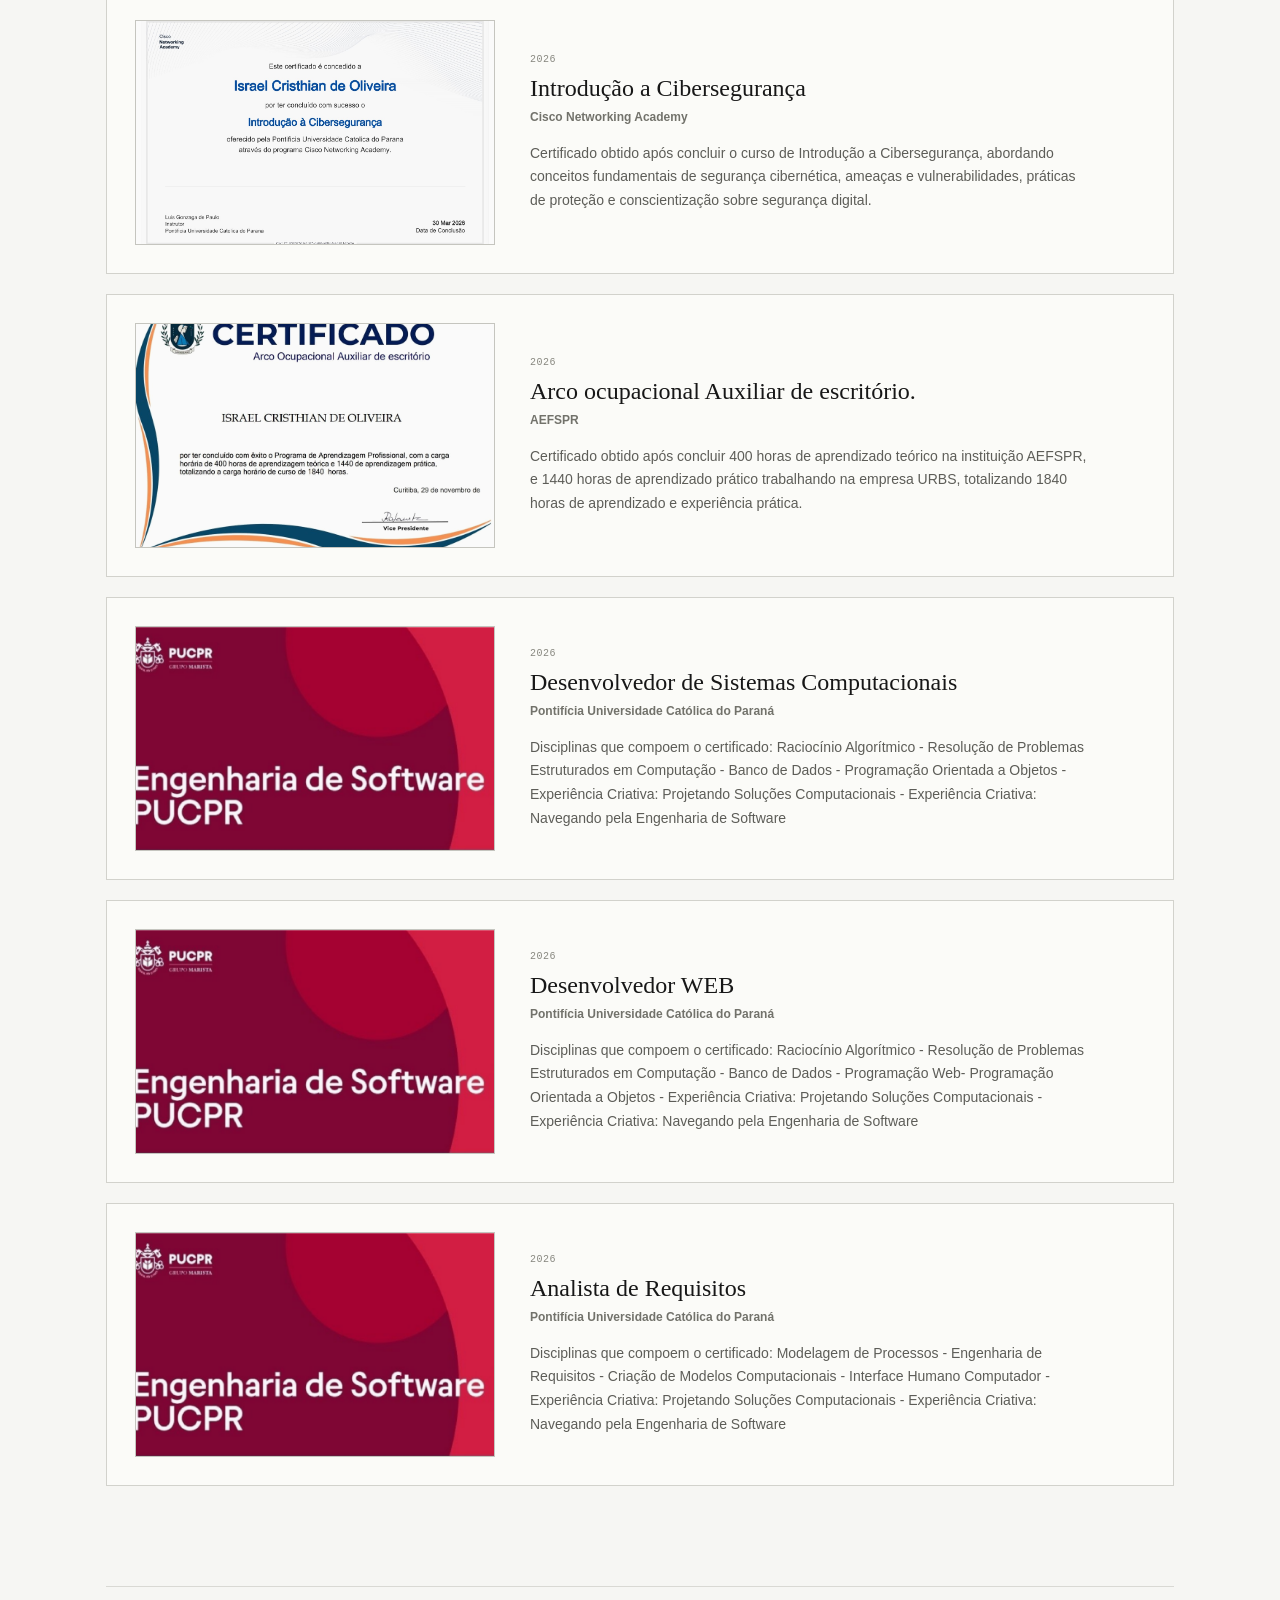
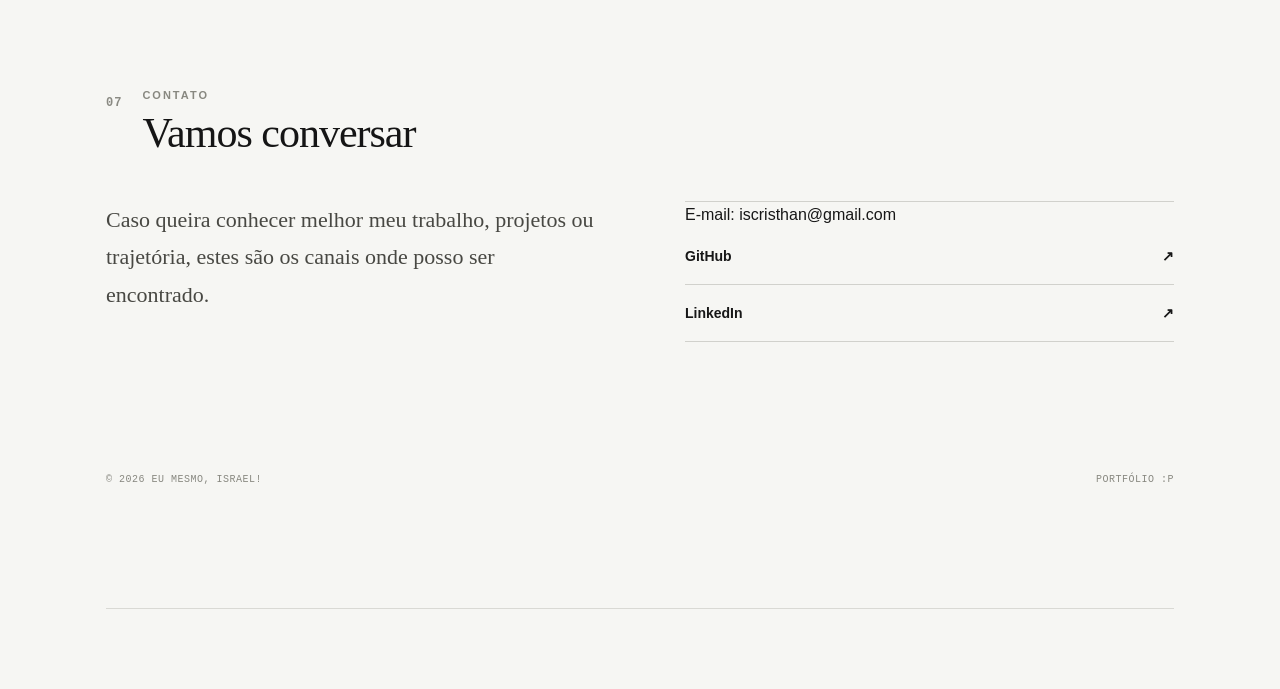
==== commit a0f3a3ca: "Fix script source file name case sensitivity" ====
--- a/index.html
+++ b/index.html
@@ -1593,7 +1593,7 @@
     </audio>
 
 
-    <script src="js/script.js"></script>
+    <script src="js/Script.js"></script>
 
 </body>
 
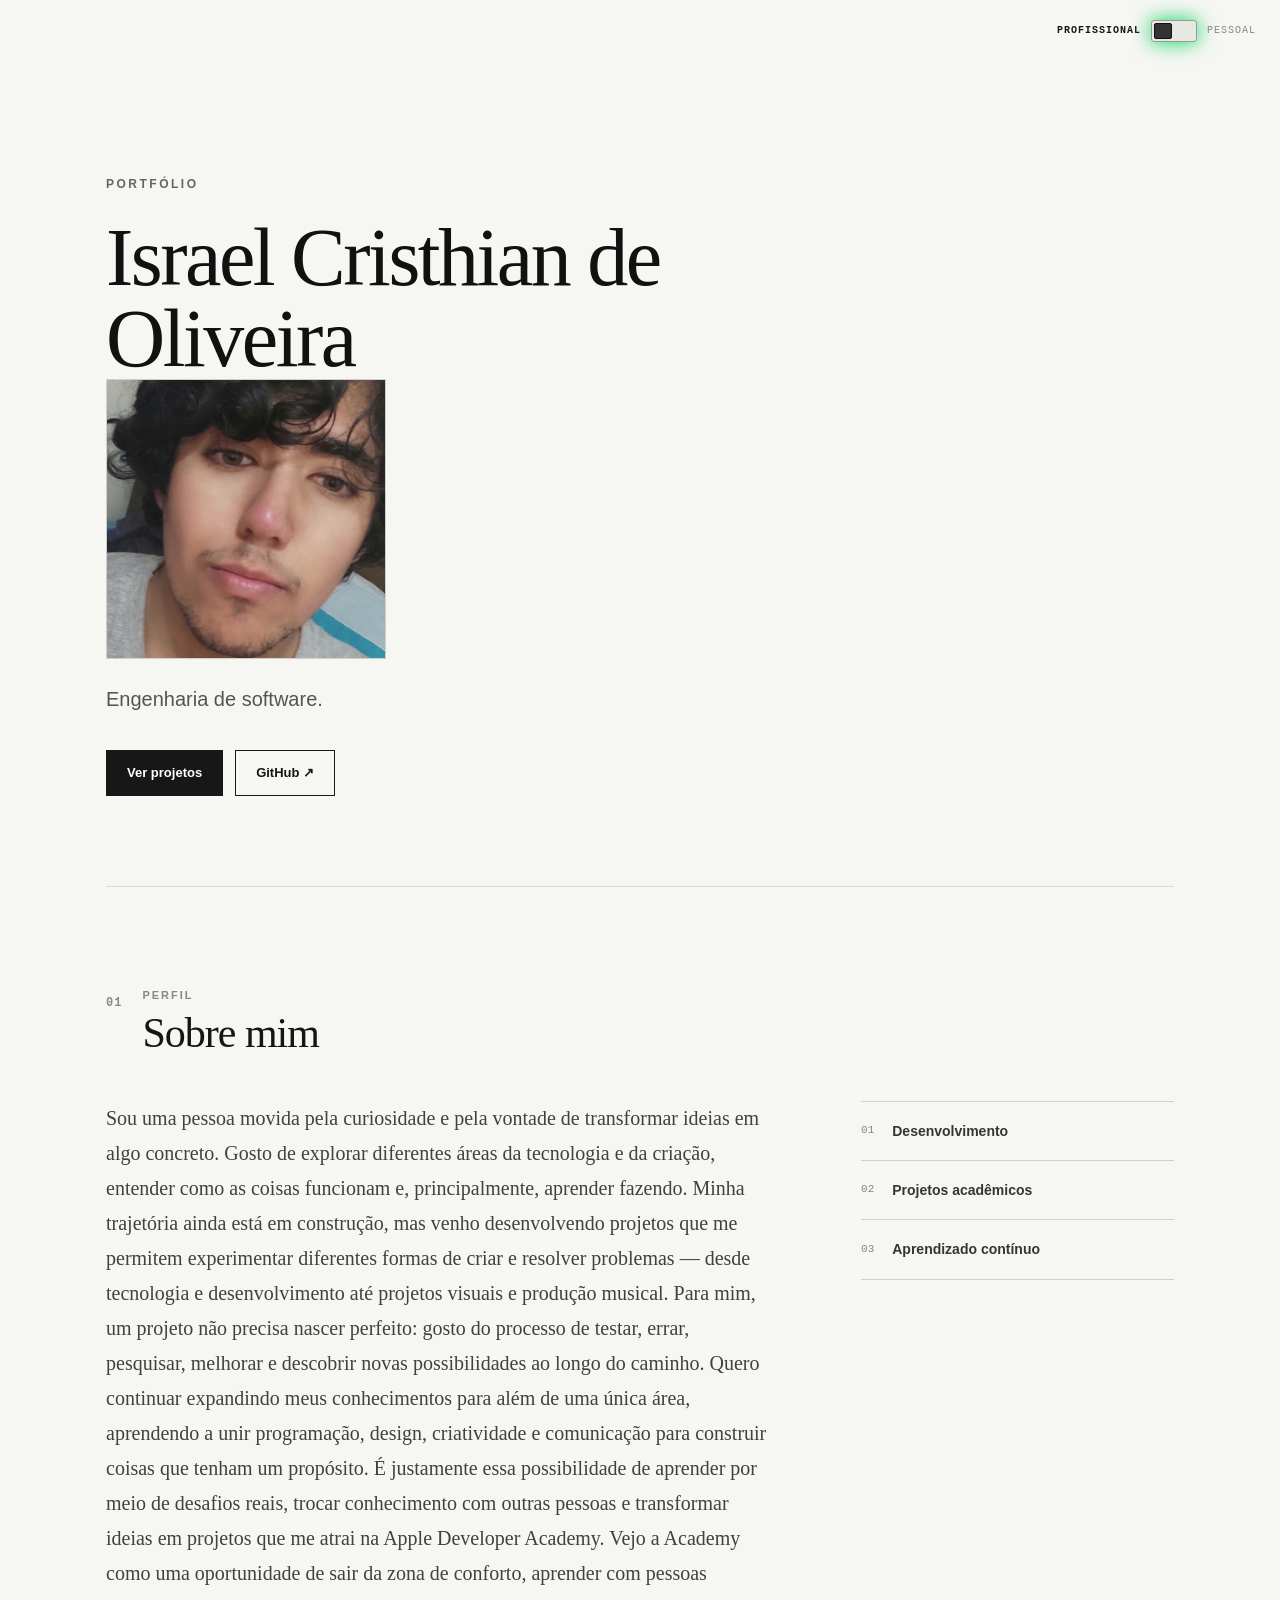
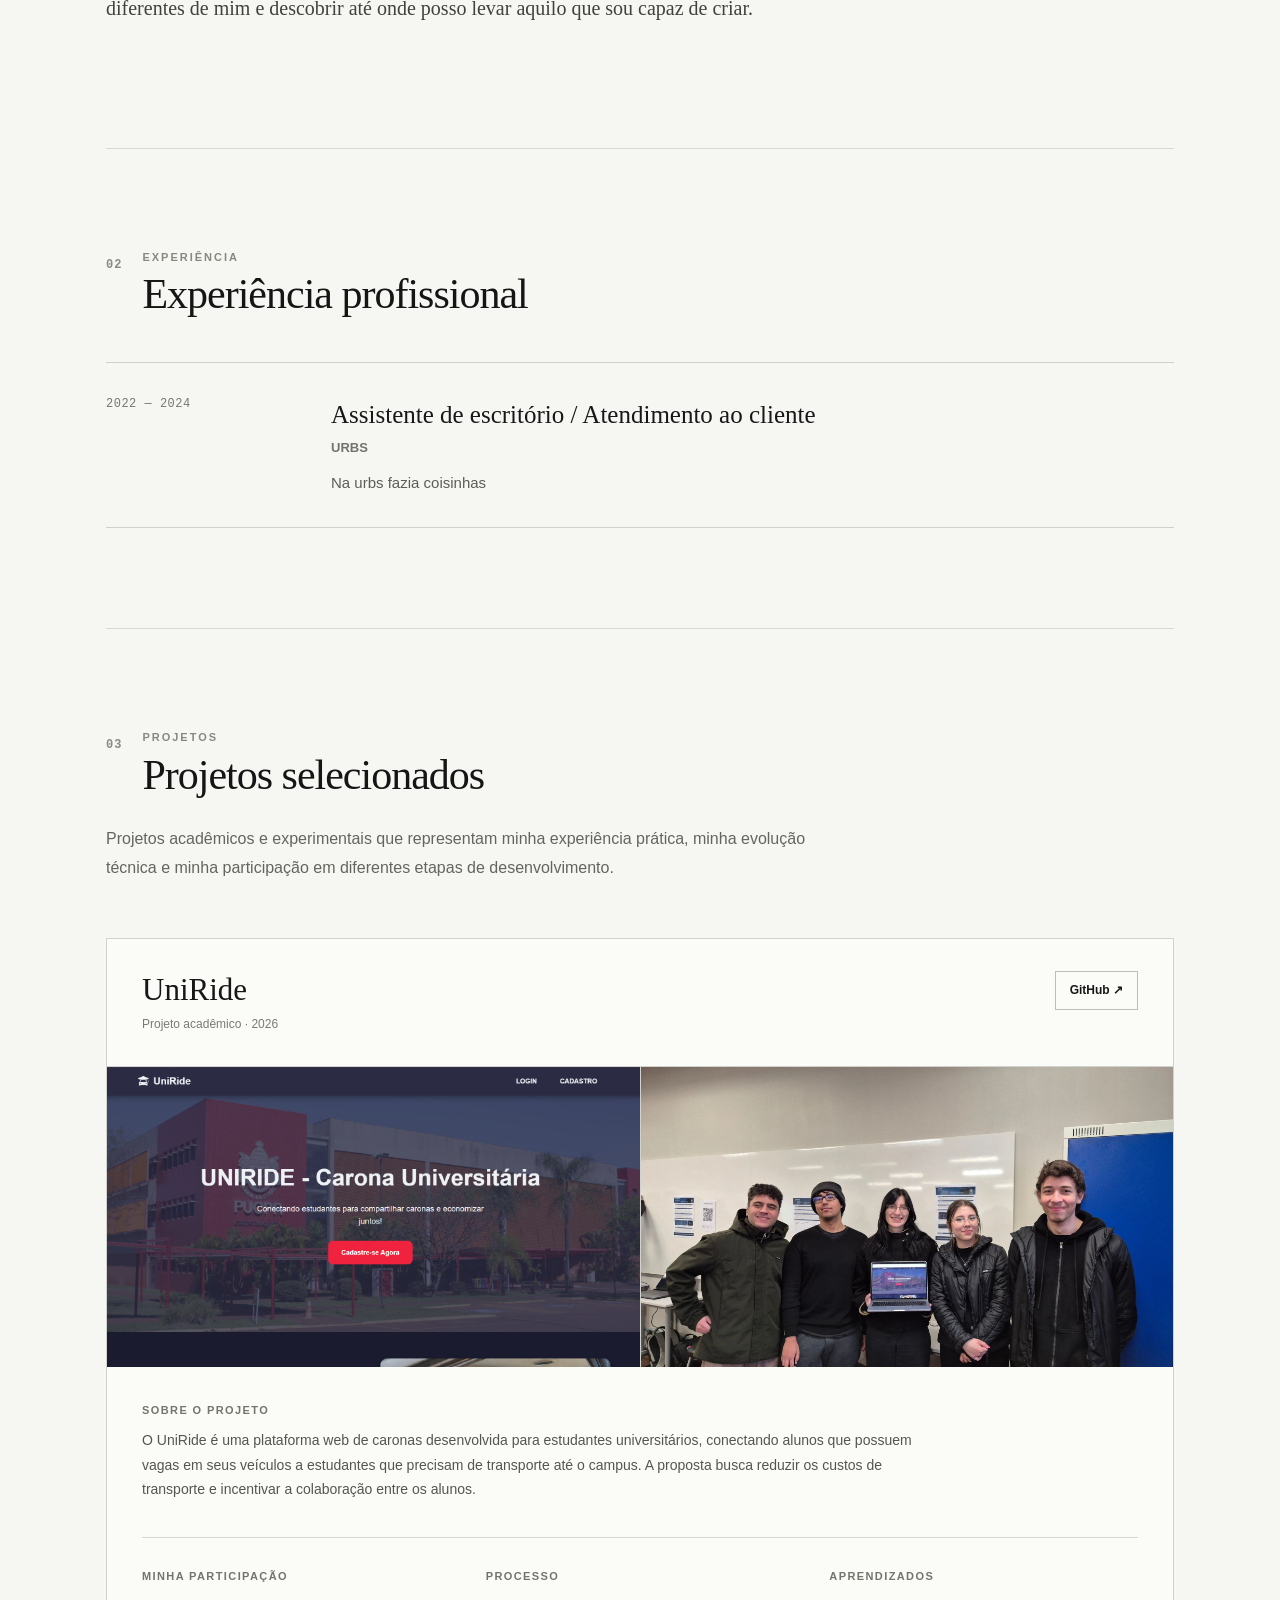
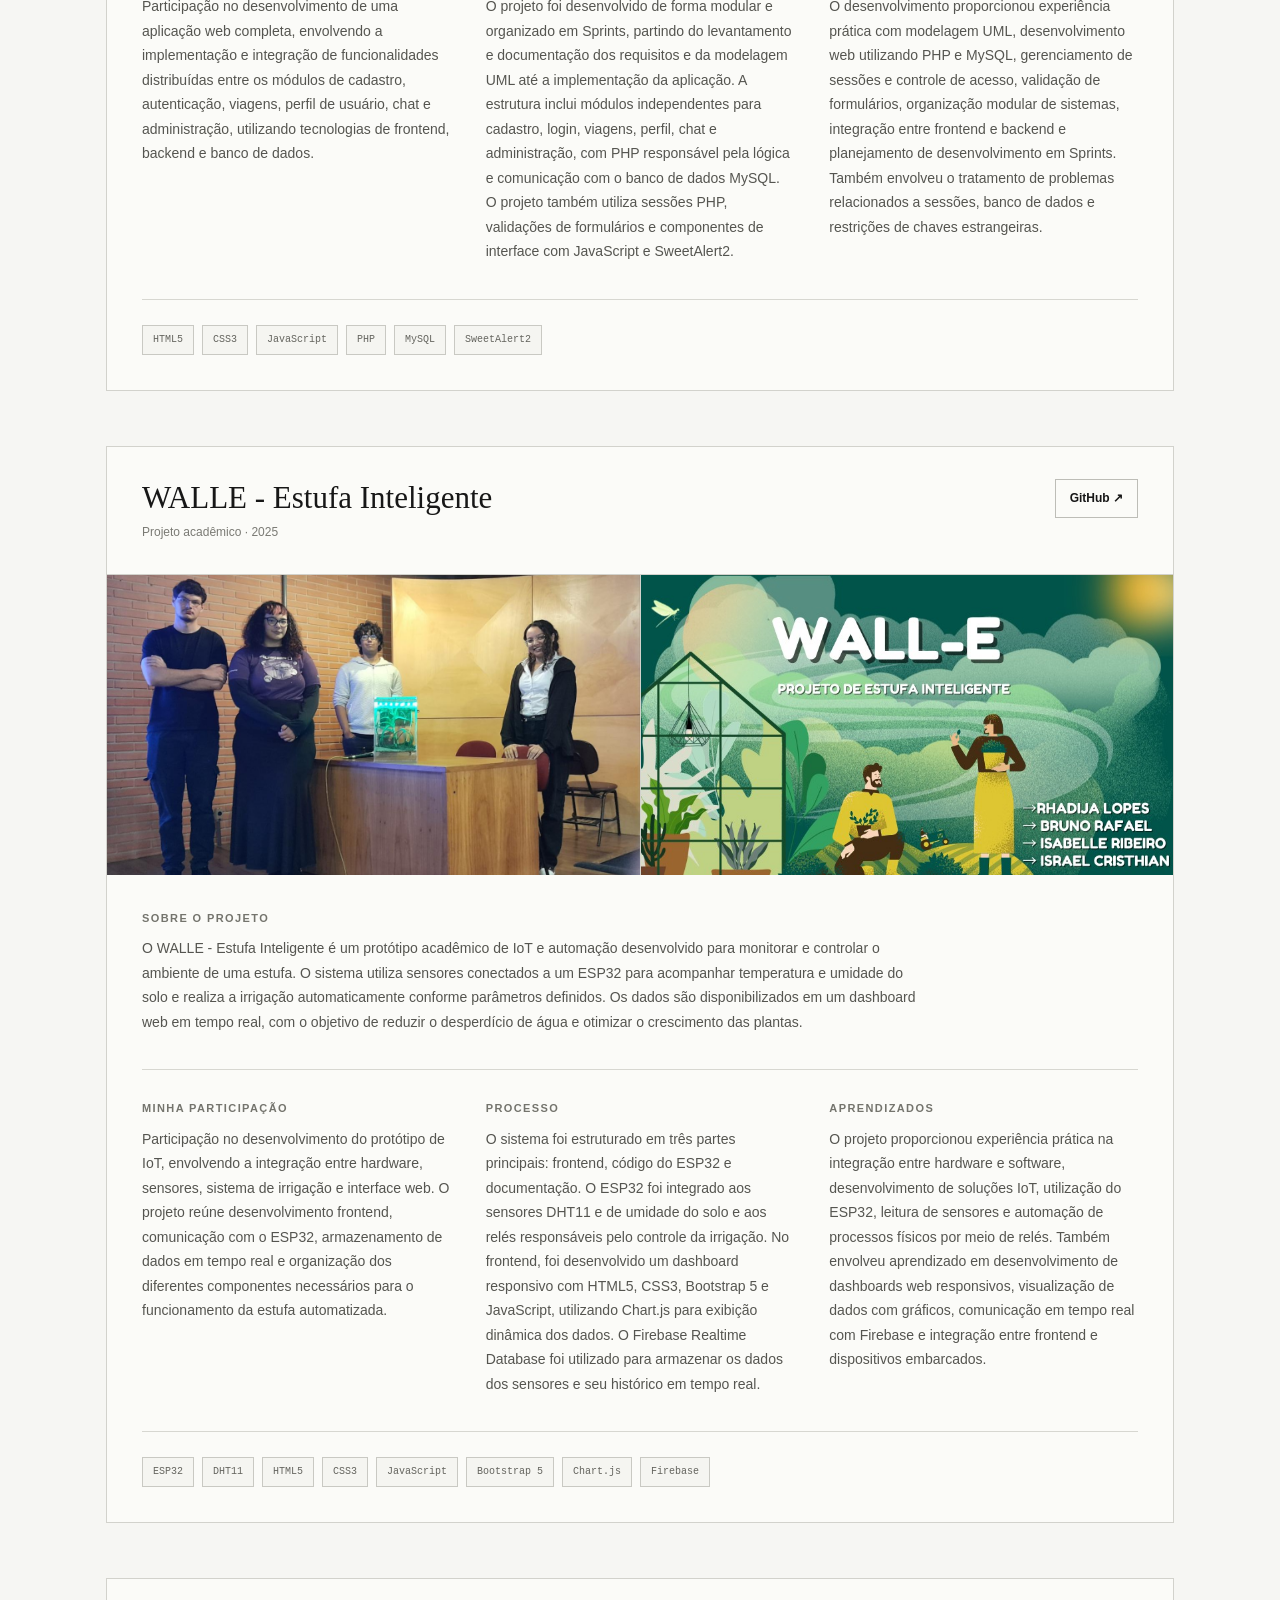
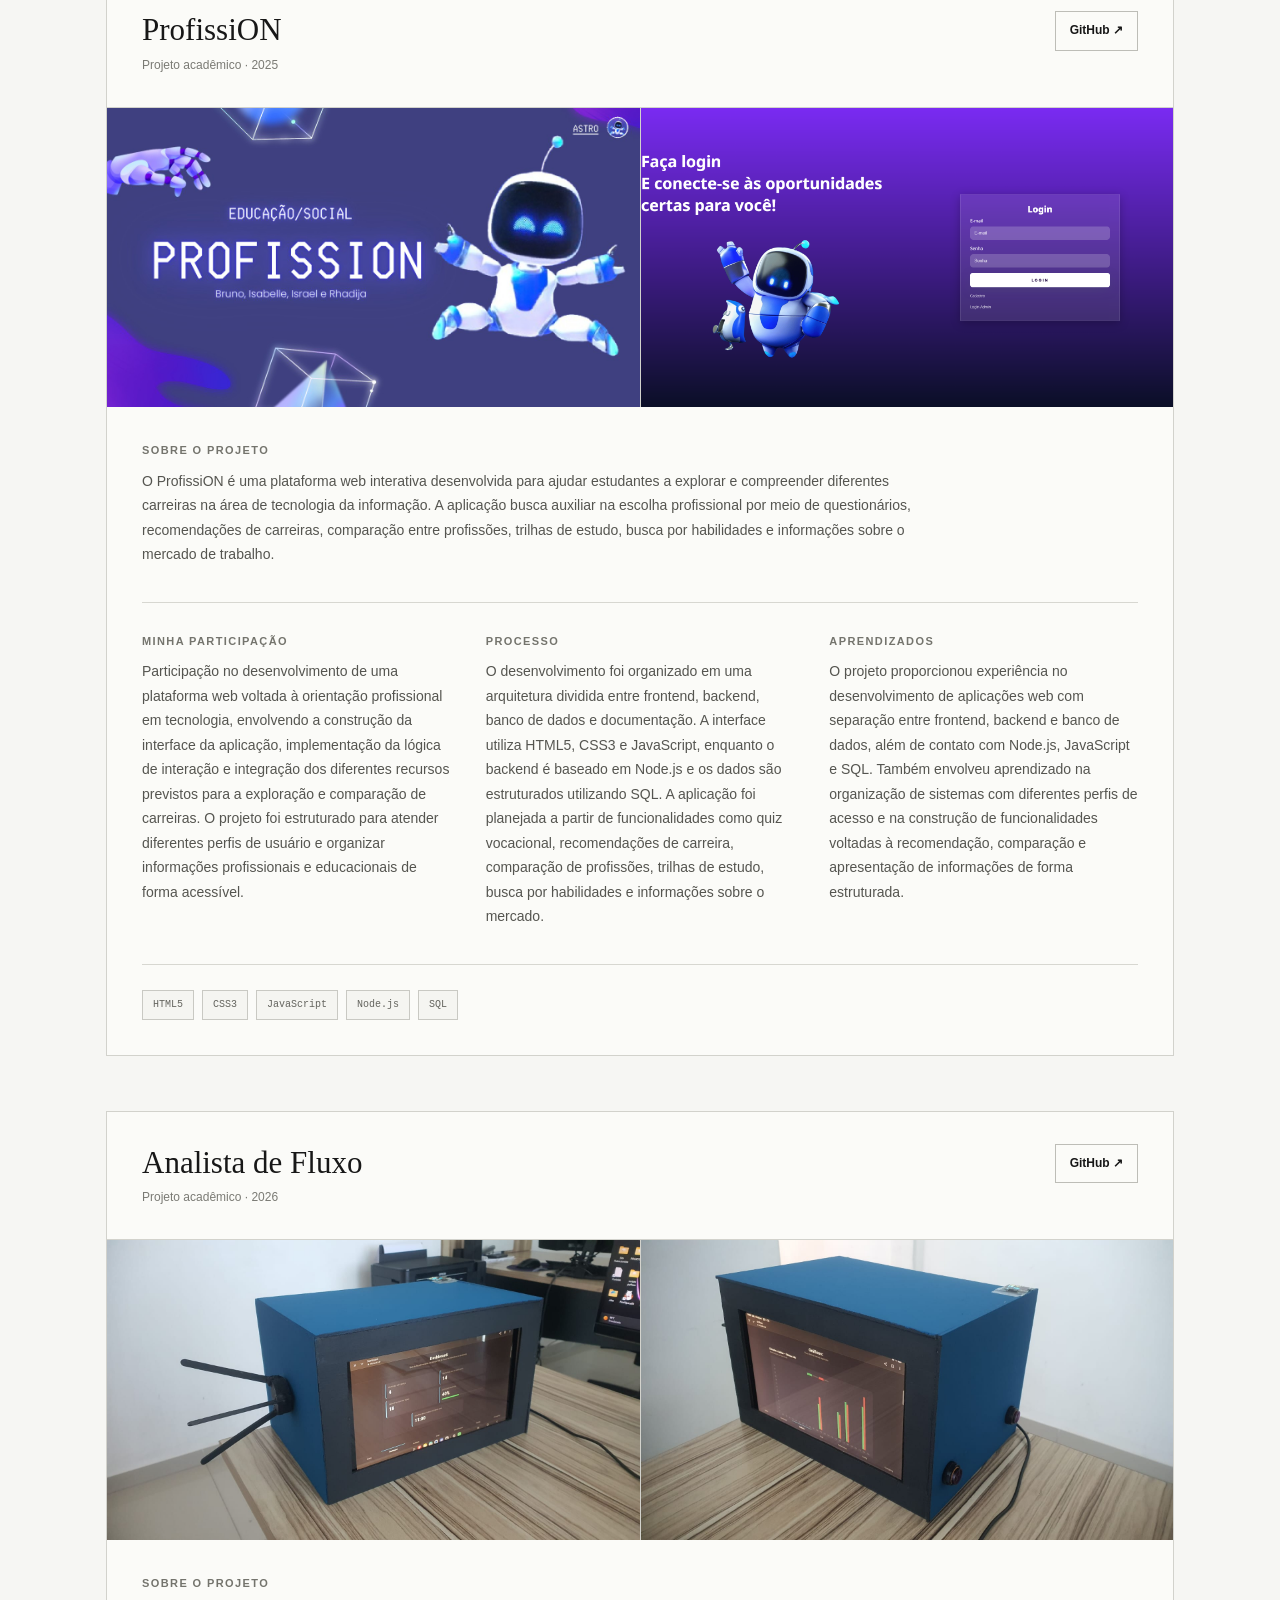
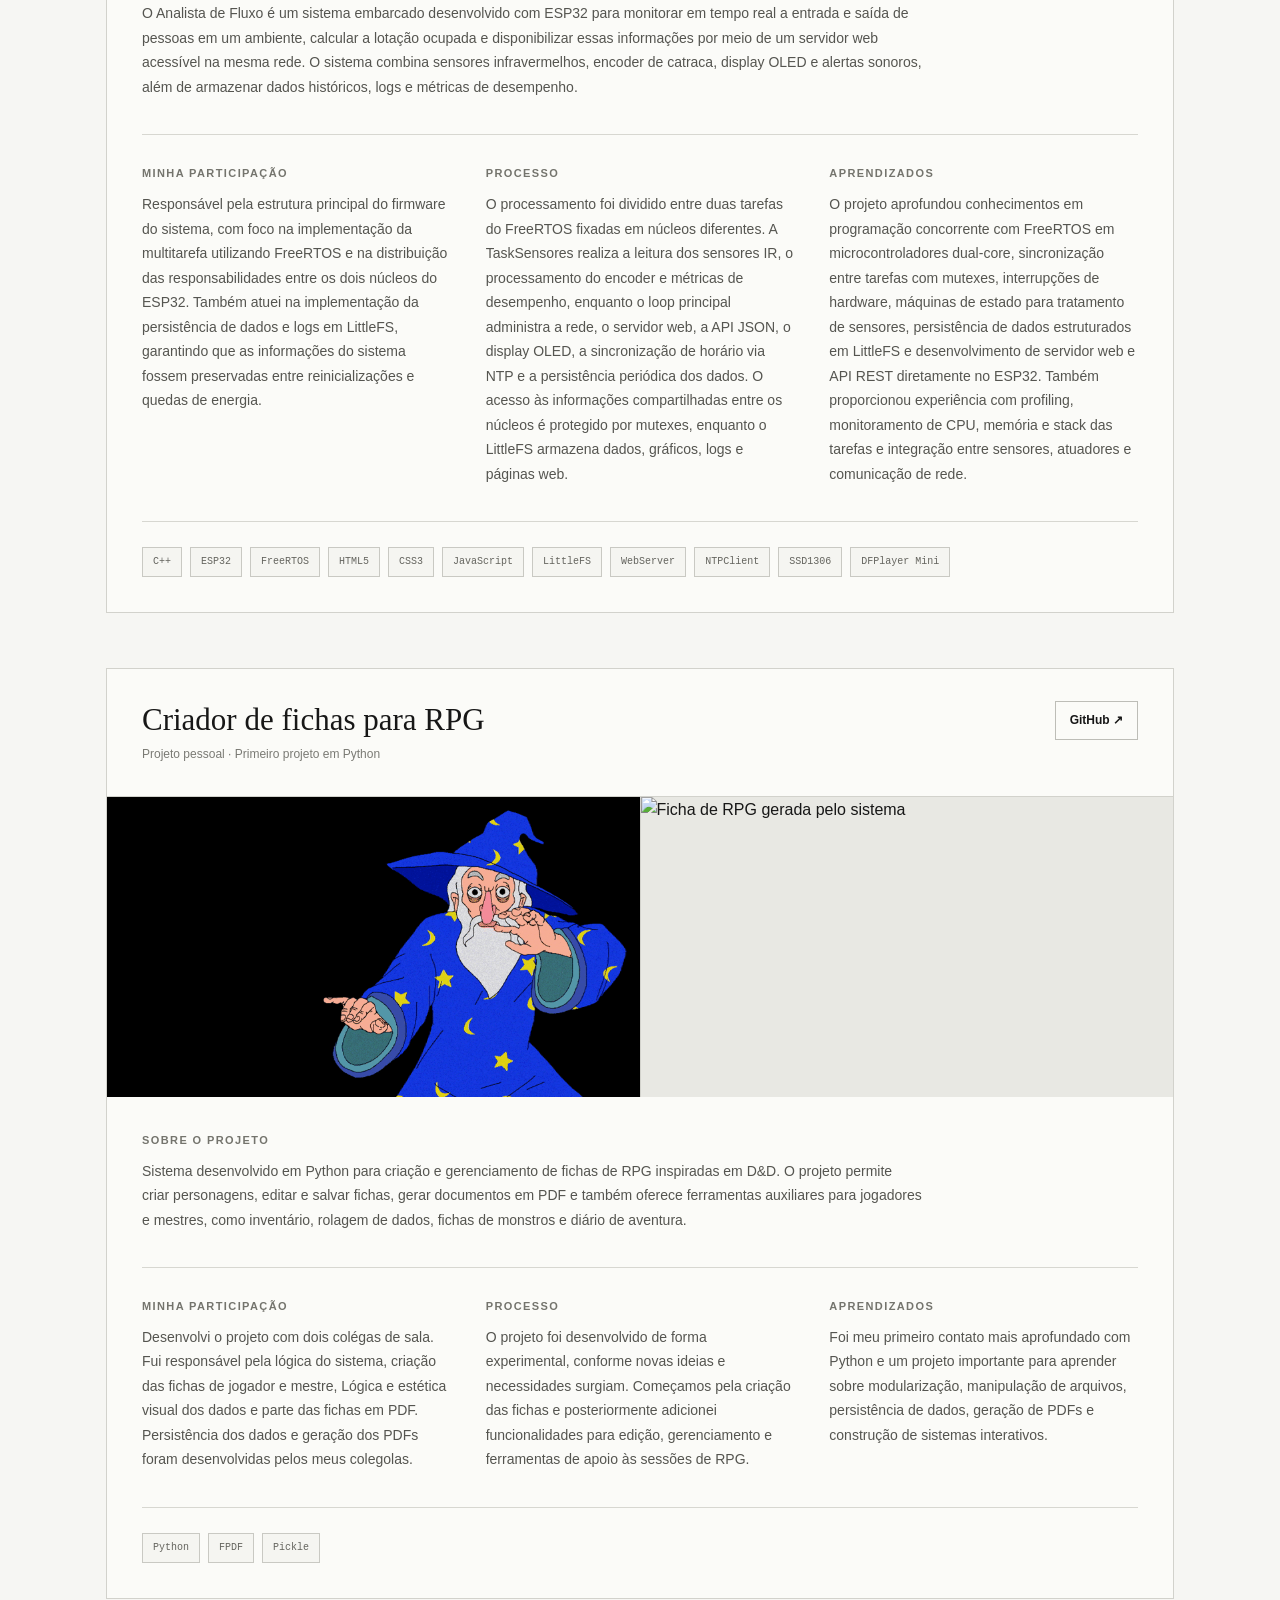
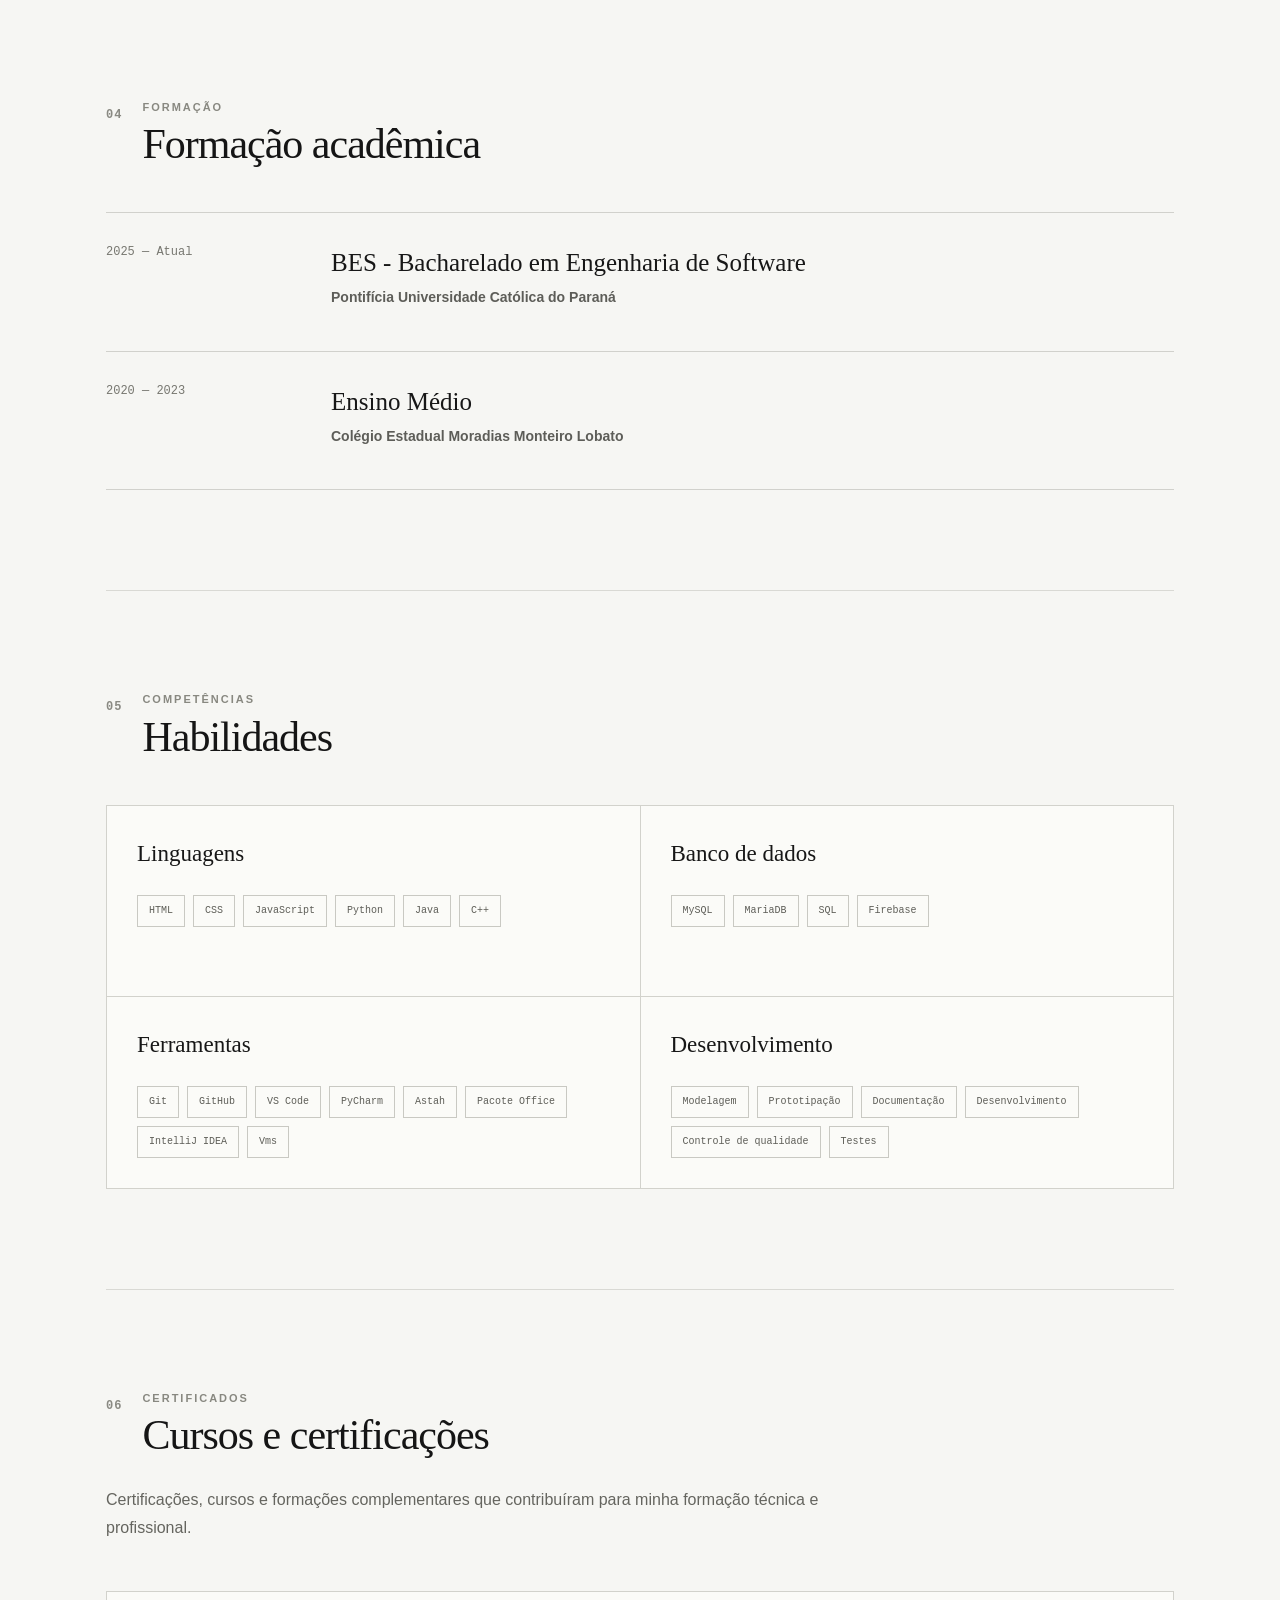
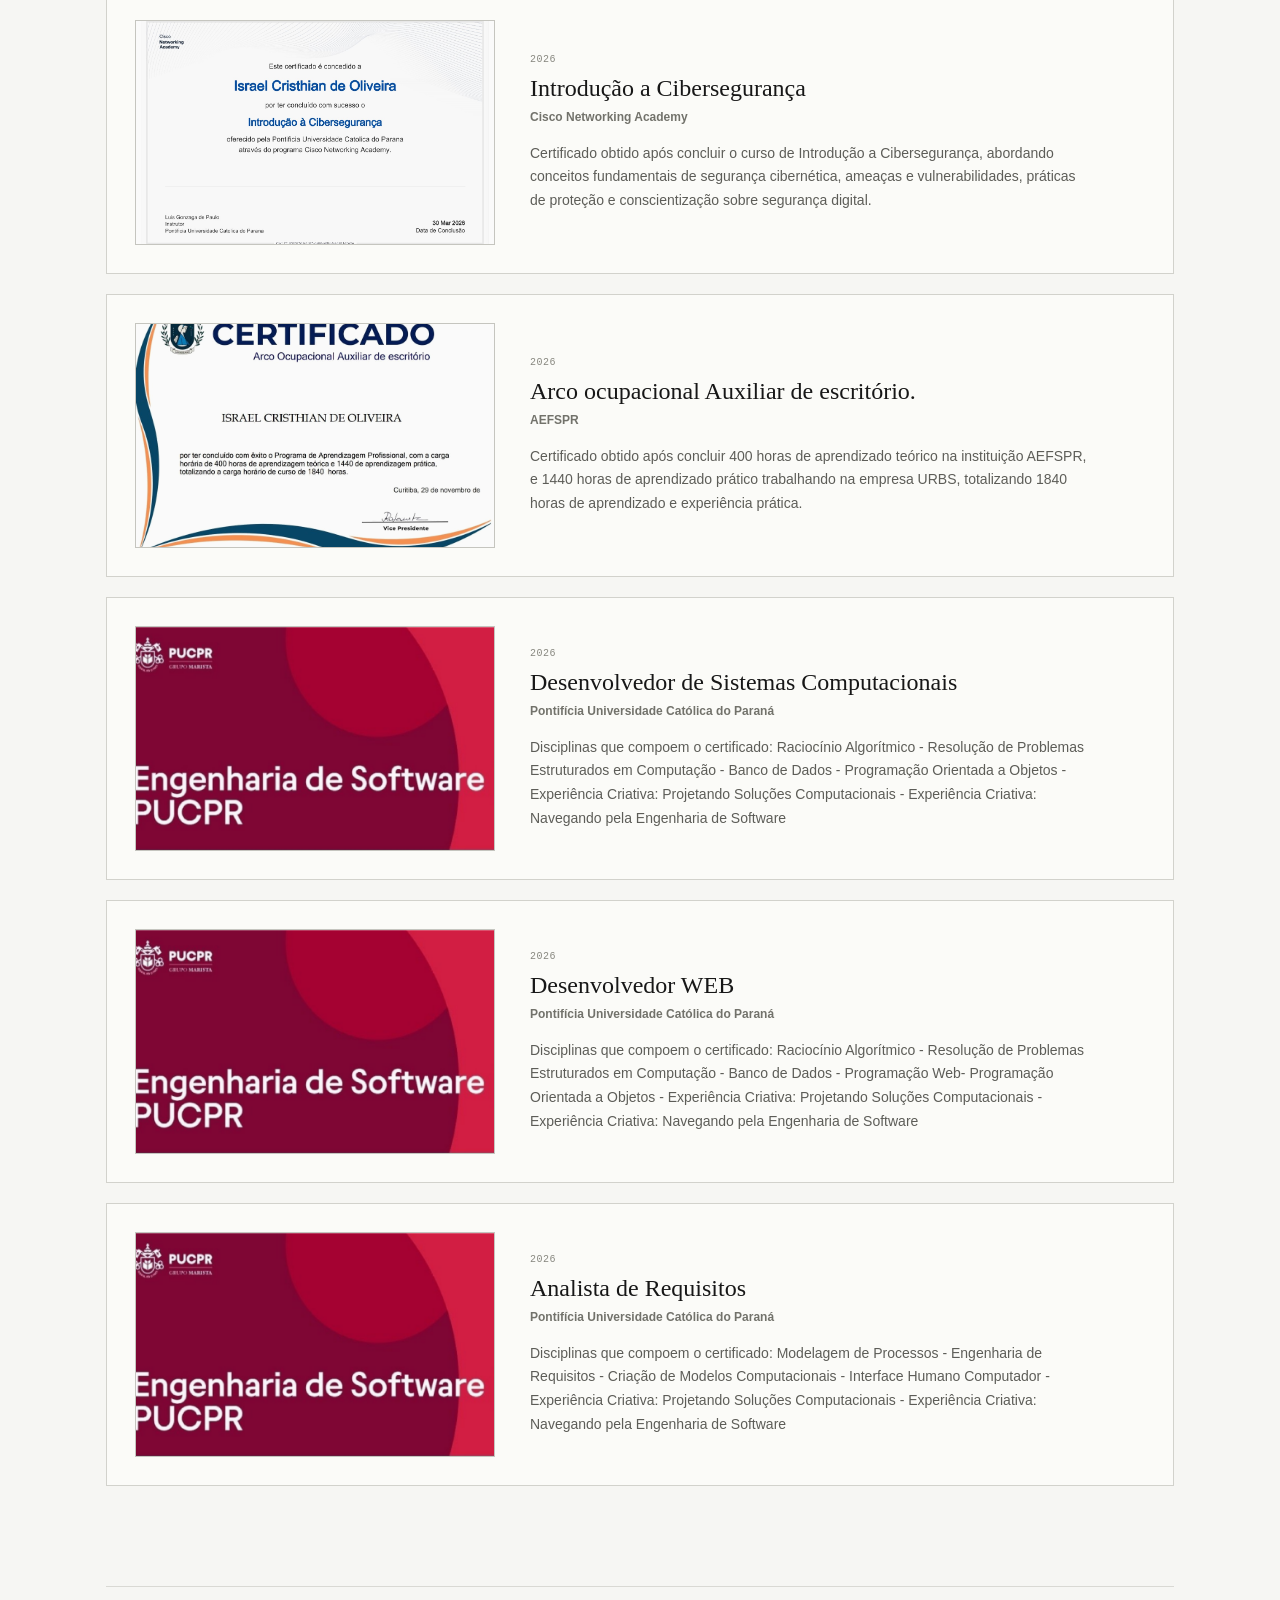
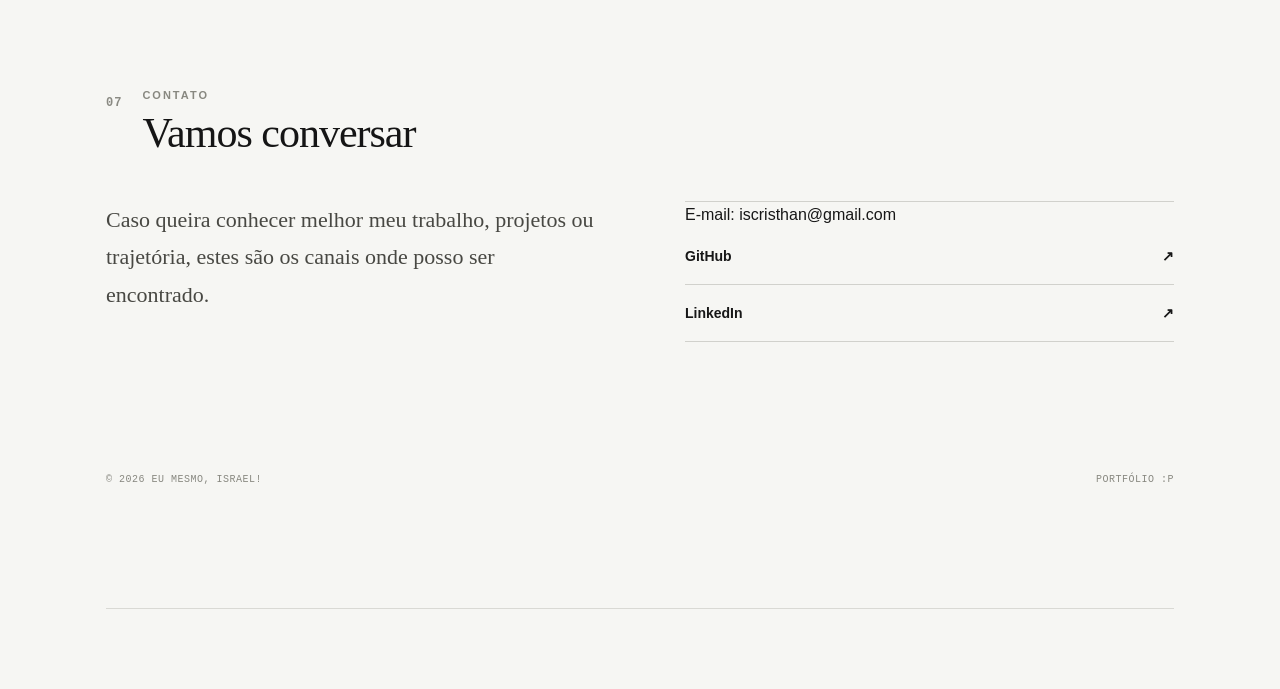
==== commit fd495182: "Fix typo" ====
--- a/index.html
+++ b/index.html
@@ -1162,7 +1162,7 @@
                 <div class="skill-group">
 
                     <h3>
-                        Desenvolvimento
+                        Linguagens
                     </h3>
 
                     <div class="skill-list">
@@ -1216,7 +1216,7 @@
                 <div class="skill-group">
 
                     <h3>
-                        Outros
+                        Desenvolvimento
                     </h3>
 
                     <div class="skill-list">
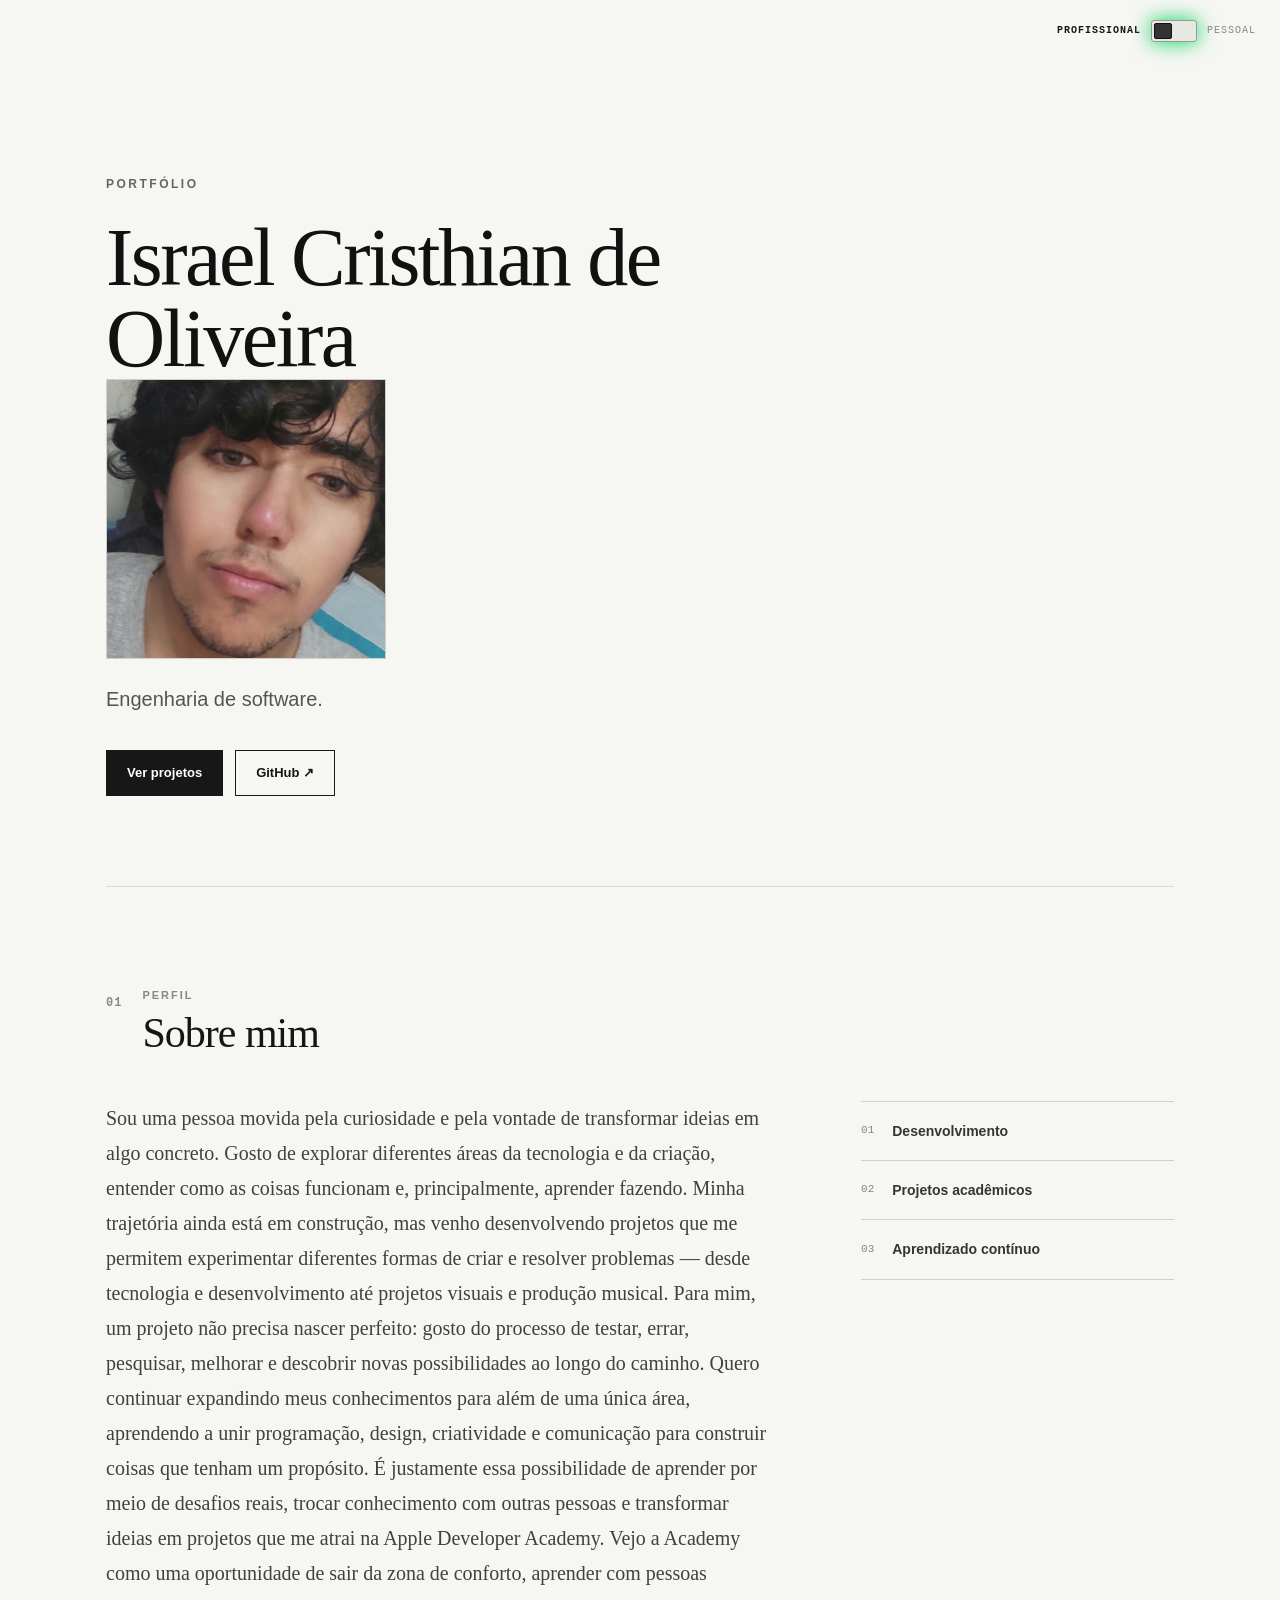
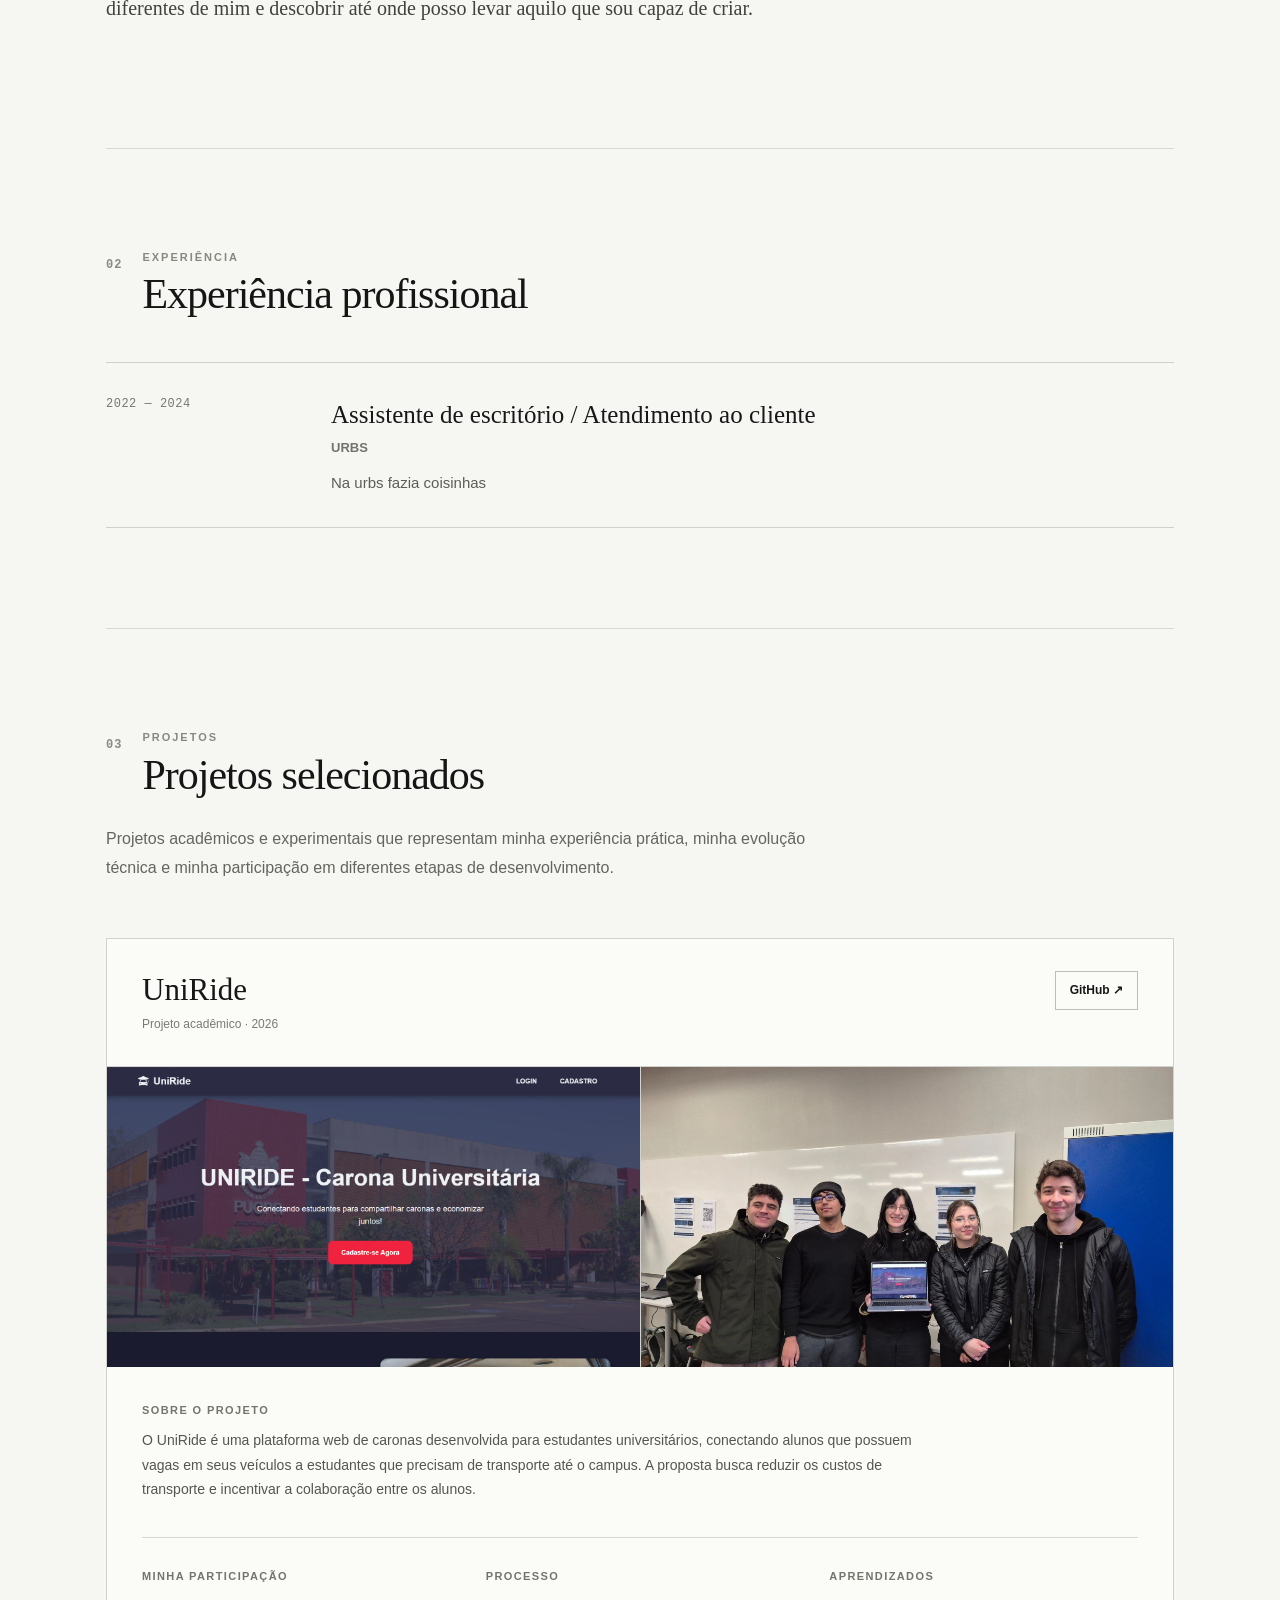
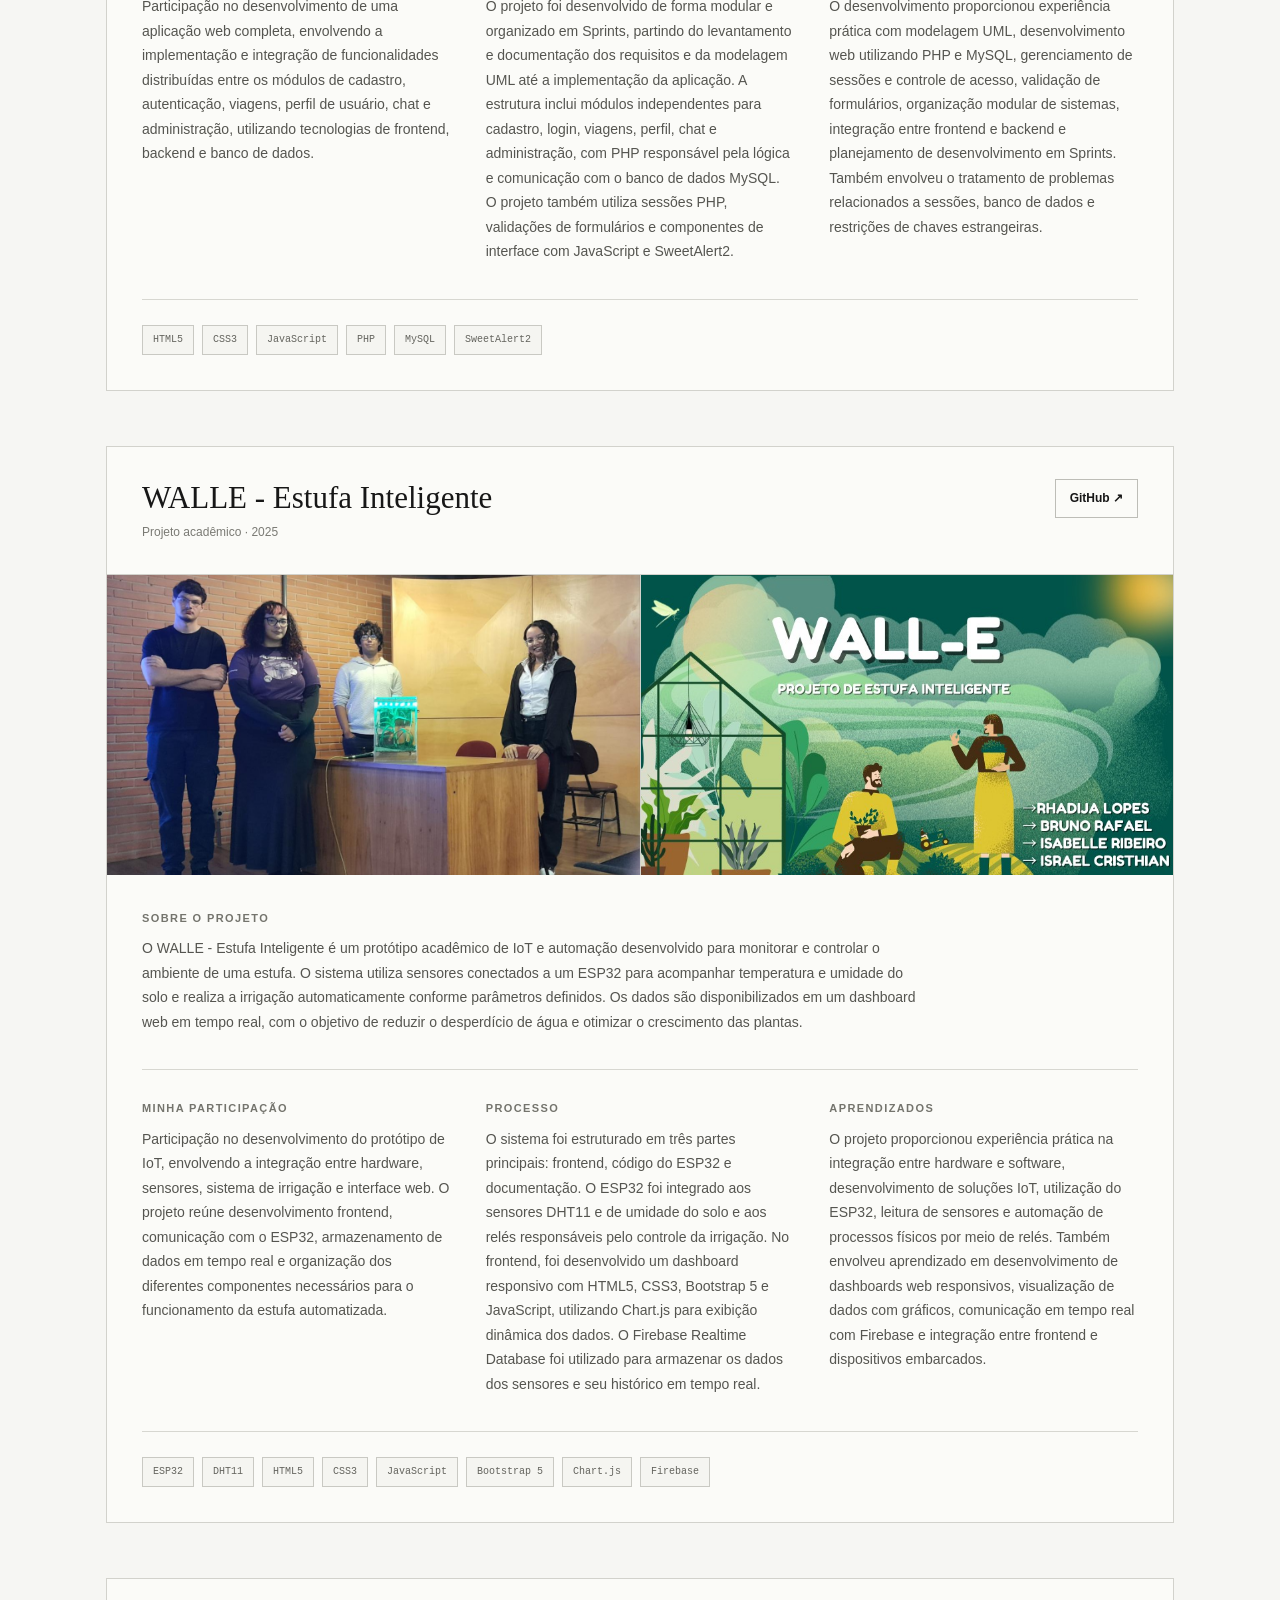
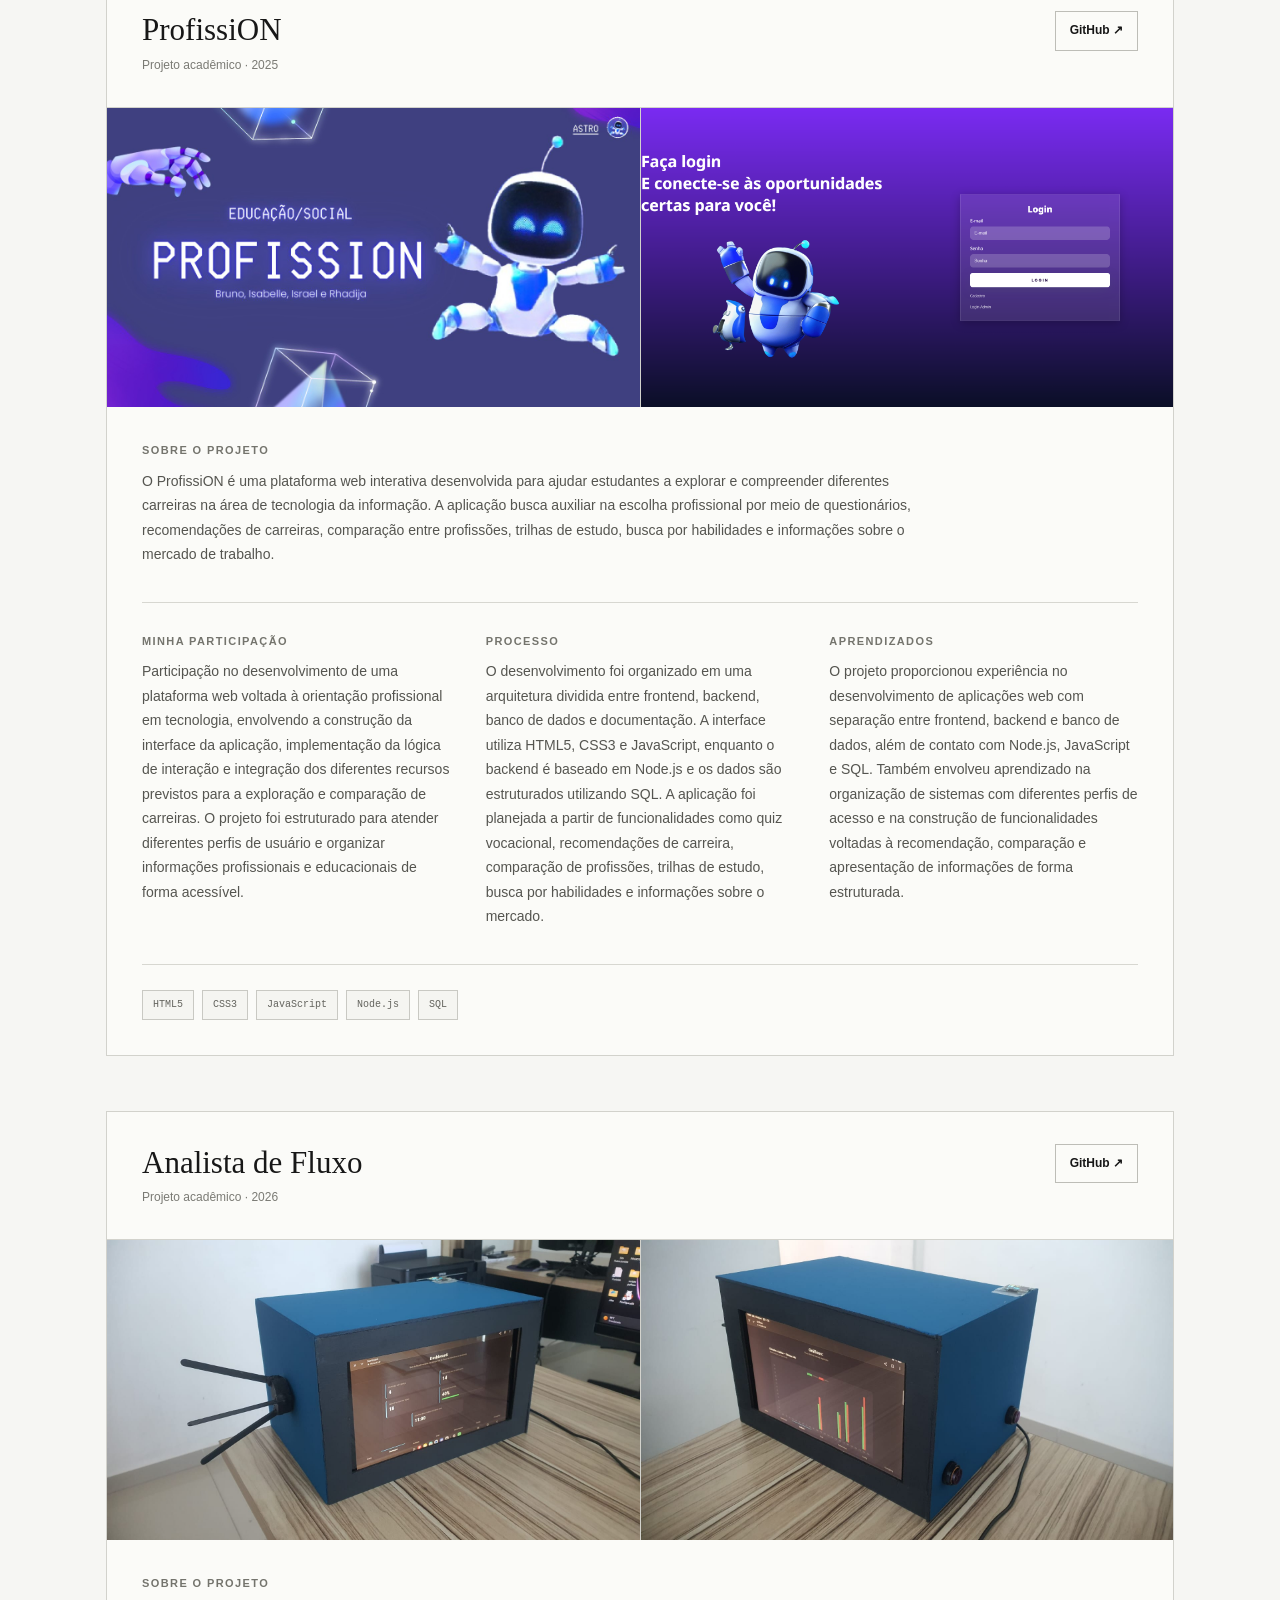
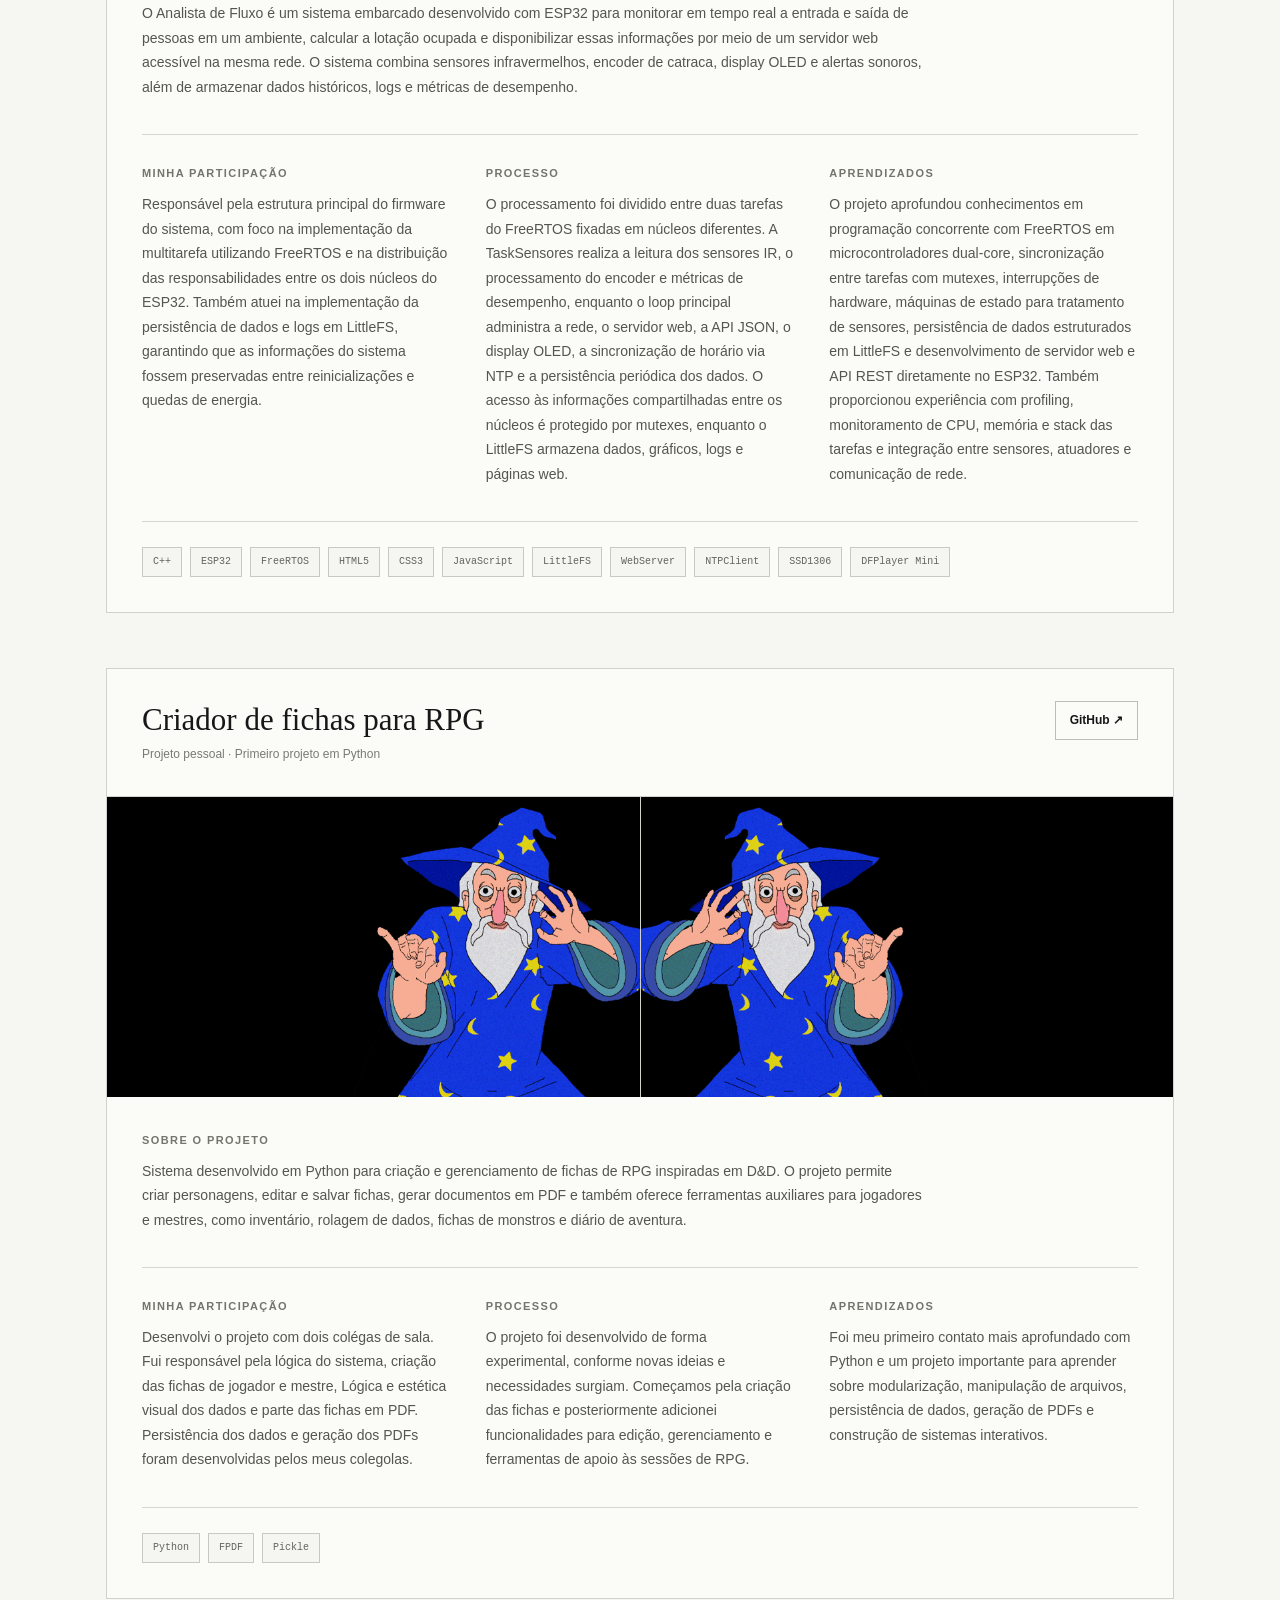
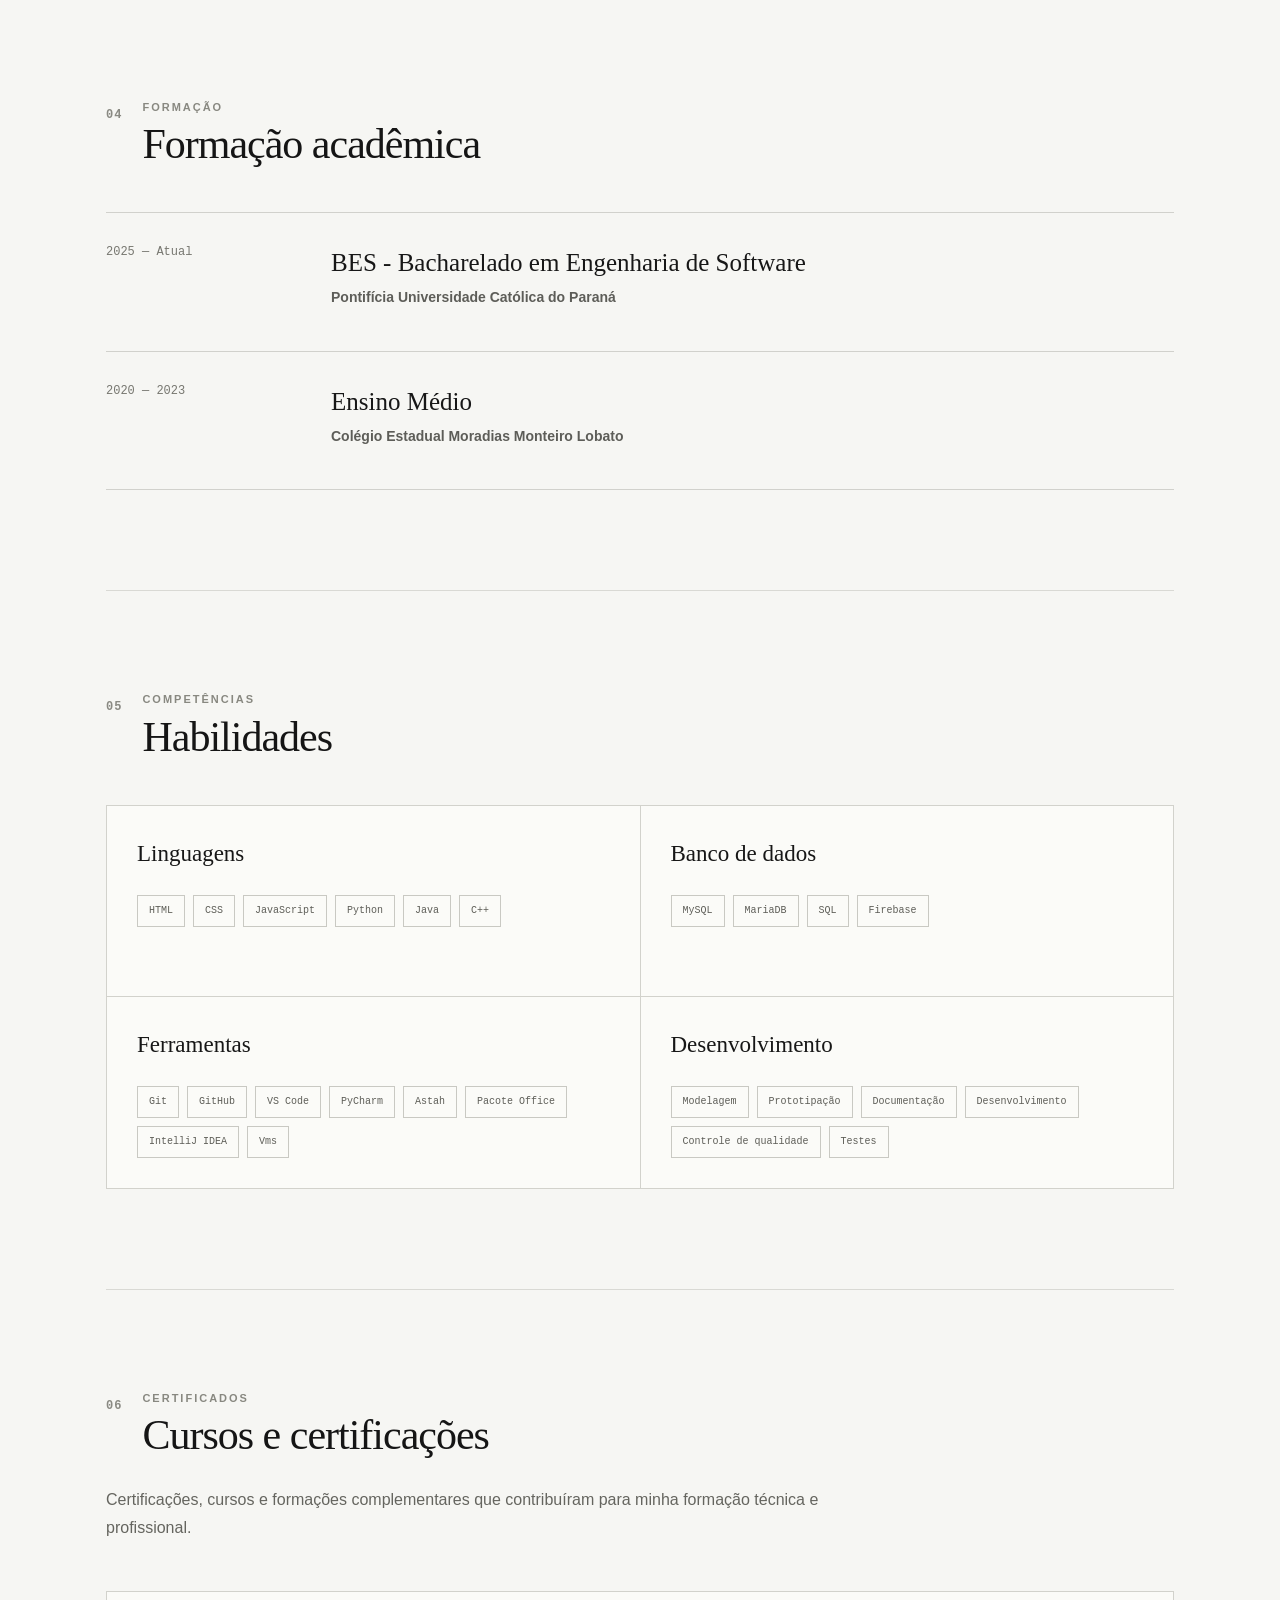
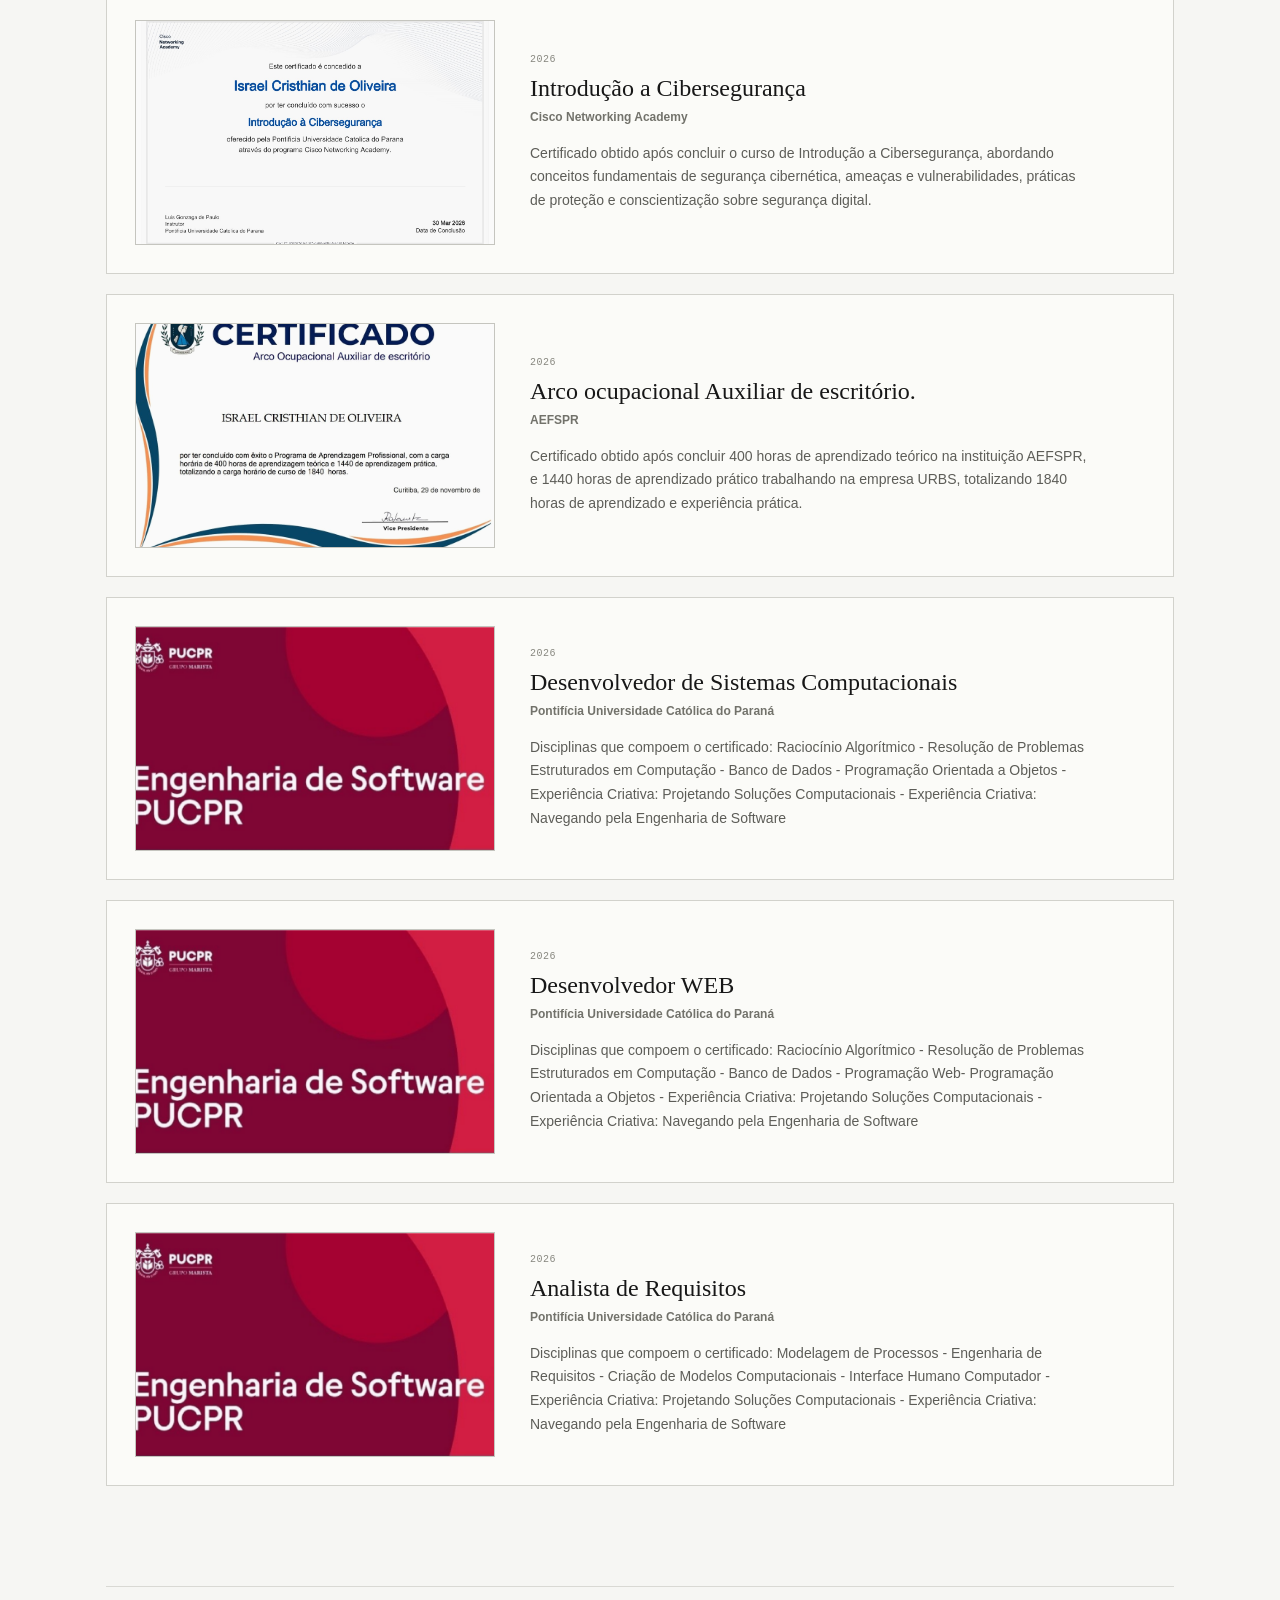
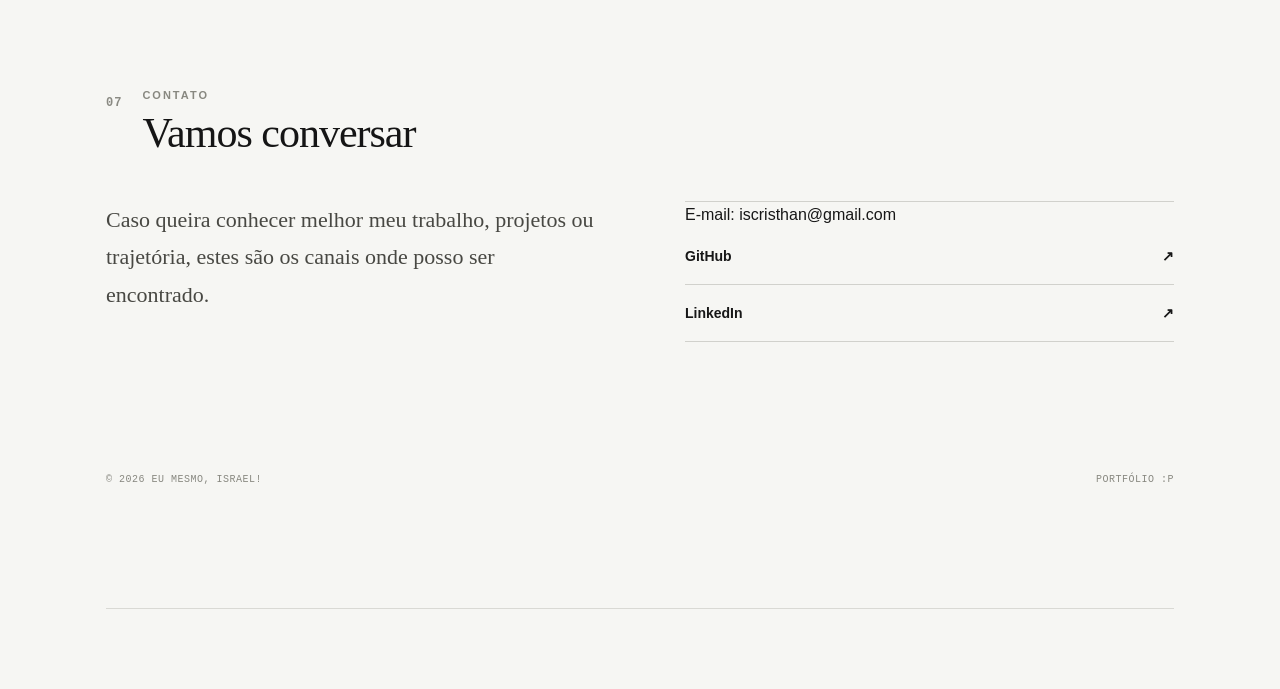
==== commit 0d610b60: "Visual update" ====
--- a/index.html
+++ b/index.html
@@ -969,7 +969,7 @@
 
         <div class="project-image">
             <img
-                src="assets/imgs/projeto-05-02.png"
+                src="assets/gifs/oMagoRotate.gif"
                 alt="Ficha de RPG gerada pelo sistema"
             >
         </div>
--- a/css/Style.css
+++ b/css/Style.css
@@ -1182,6 +1182,11 @@
         padding: 90px 35px 60px;
     }
 
+    .pfp {
+        width: 220px;
+        height: 220px;
+    }
+
     .certificate-card {
         grid-template-columns: 280px minmax(0, 1fr);
         gap: 25px;
@@ -1309,6 +1314,18 @@
         font-size: 8px;
     }
 
+    .mode-switch__toggle {
+        /* Purely an invisible hit-area increase for touch — the
+           button has no background/border, so this does not
+           change how the switch looks. */
+        padding: 10px;
+    }
+
+    .pfp {
+        width: 180px;
+        height: 180px;
+    }
+
     .reveal__media {
         width: 85vw;
 
